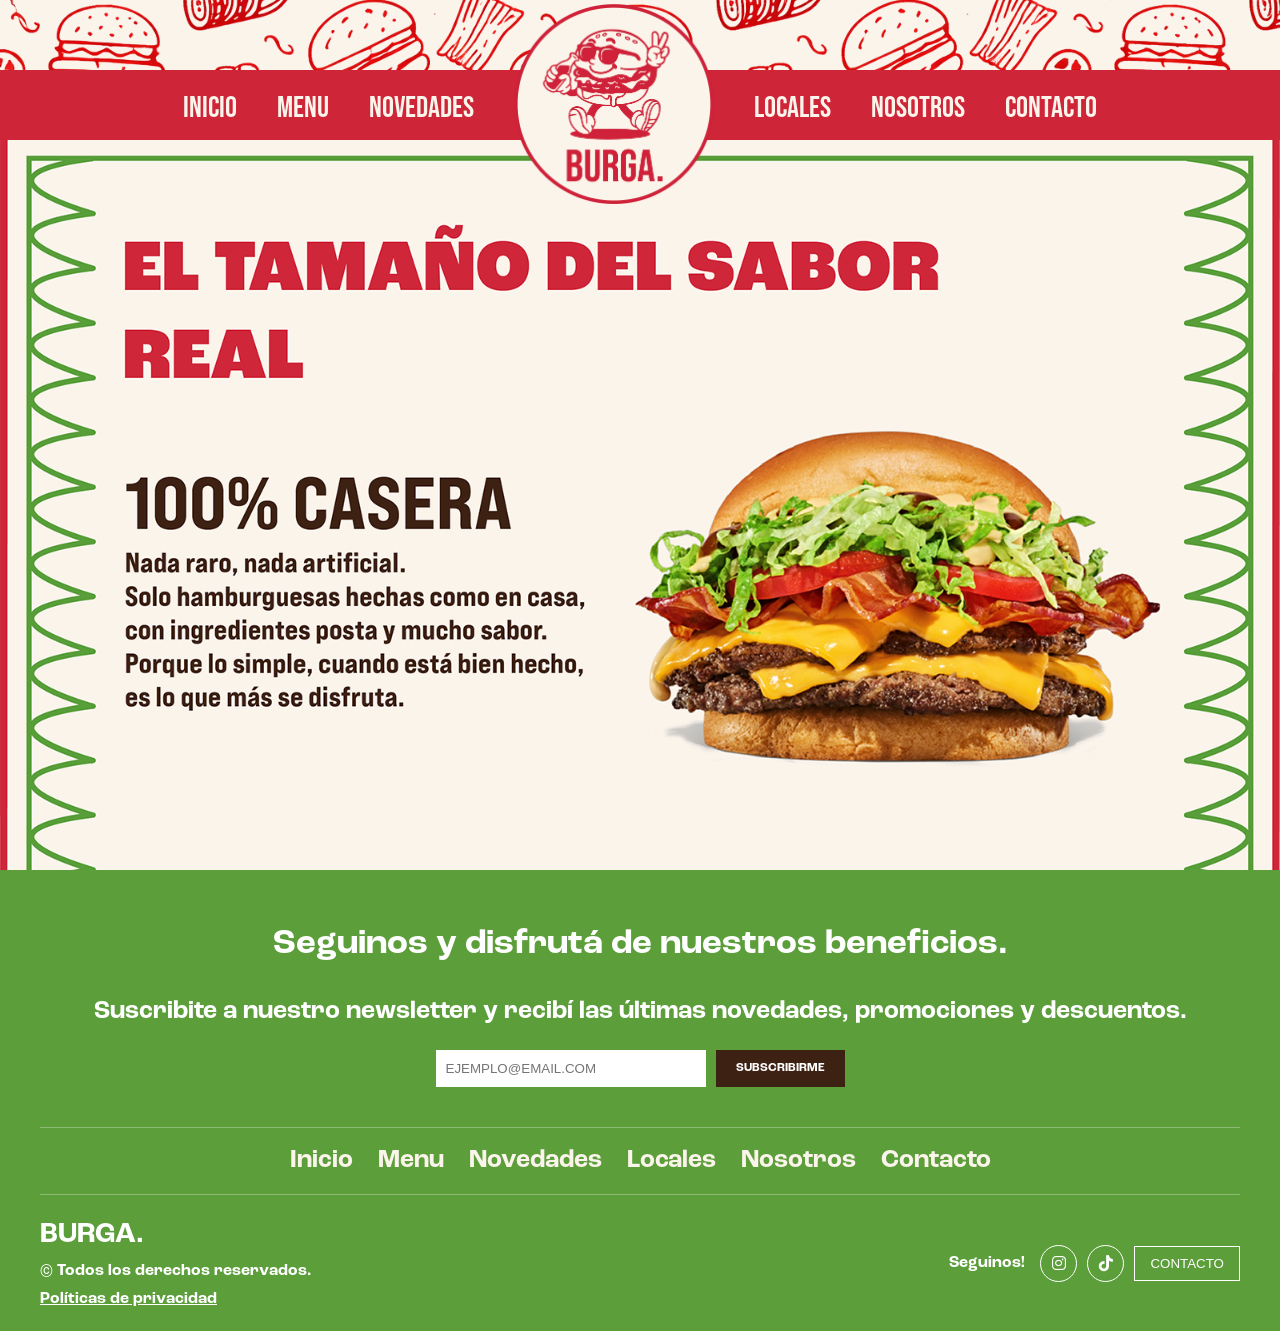
==== index.html @ 53b1a8ca "feat: pagina nosotros añadida" ====
<!DOCTYPE html>
<html lang="es">
<head>
  <link rel="stylesheet" href="styles.css">
  <meta charset="UTF-8">
  <meta name="viewport" content="width=device-width, initial-scale=1.0">
  <link rel="icon" type="image/png" sizes="32x32" href="img/logo.png">
  <link rel="stylesheet" href="https://cdnjs.cloudflare.com/ajax/libs/font-awesome/6.5.0/css/all.min.css">
  <title>BURGA.</title>
</head>
<body>
  <header>
    <div class="backgroundback"></div>
    <div class="navhead">
      <nav class="nav1">
        <a href="index.html" class="home">INICIO</a> 
        <a href=#menu class="home">MENU</a>
        <a href="novedades.html" class="home">NOVEDADES</a>
        <a href="index.html" class="logoarriba">
          <img src="img/logo.png" alt="Logo Burga">
        </a>
        <a href="locales.html" class="home">LOCALES</a>
        <a href="nosotros.html" class="home">NOSOTROS</a>
        <a href="contacto.html" class="home">CONTACTO</a>
      </nav>
    </div>
  </header>

  <div class="medio">
    <a href="menu.html">
      <img src="img/promo.png" alt="promocion">
    </a>
  </div>

  <div>

  </div>

  <footer class="footer">

  <div class="footer-newsletter">
    <h2>Seguinos y disfrutá de nuestros beneficios.</h2>
    <p>Suscribite a nuestro newsletter y recibí las últimas novedades, promociones y descuentos.</p>

    <div class="newsletter-form">
      <input type="email" placeholder="EJEMPLO@EMAIL.COM">
      <button>SUBSCRIBIRME</button>
    </div>
  </div>

  
  <div class="footer-nav">
<ul>
  <li><a href="index.html" class="botnav">Inicio</a></li>
  <li><a href="#menu" class="botnav">Menu</a></li>
  <li><a href="novedades.html" class="botnav">Novedades</a></li>
  <li><a href="locales.html" class="botnav">Locales</a></li>
  <li><a href="nosotros.html" class="botnav">Nosotros</a></li>
  <li><a href="contacto.html" class="botnav">Contacto</a></li>
</ul>
  </div>


  <div class="footer-bottom">
    <div class="footer-left">
      <h3>BURGA.</h3>
      <p>© Todos los derechos reservados.</p>
      <a href="#">Políticas de privacidad</a>
    </div>

  <div class="footer-right">

  <span class="seguinos">Seguinos!</span>

  <div class="socials">
    <a href="https://www.instagram.com/burgaa.oficial" target="_blank">
  <i class="fab fa-instagram"></i>
    </a>
    <a href="#Tik Tok"><i class="fab fa-tiktok"></i></a>
    <button class="btn-outline">CONTACTO</button>
  </div>
  </div>

</footer>

</body>
</html>
---- styles.css ----
@font-face
{
    font-family: 'burga';
    src: url('fonts/font burga.otf') format('truetype')
}

@font-face {
    font-family: 'logotipo';
    src: url('fonts/font logotipo.otf') format('opentype') 
}

html, body {
    margin: 0;
    padding: 0;
    width: 100%;
    overflow-x: hidden;
}
body{
    background: #FAF4EB;
    margin: 0;
}

.backgroundback{
    background: url("img/placeholder\ burga.png");
    background-position: top;
    background-size: cover;
    background-repeat: no-repeat;
    position: sticky;
    top: 0;
    left: 0;
    width: 100%;
    height: 70px;
}
.navhead{
    display: flex;
    position: absolute;
    background-color: #cf2539;
    height: 70px;
    width: 100%;
    align-items: center;           
    justify-content: center;  
}

.nav1{
    display: flex;
    align-items: center; 
    justify-content: center;
    gap: 40px;
    font-family: 'burga';
}

.logoarriba img{
    width: 200px;
    height: auto;

}

.home{

    font-size: 30px;
    color: #FAF4EB;
    text-decoration: none;
}

.medio img{
    margin: 0;
    width: 100%;
    height: fit-content;
    margin-top: 40px;
    display: block;
}
h1{
    text-align: center;
    font-family: 'burga';
    font-size: 90px;
    margin-top: 0%;
}

p{
    color: white;
}

.nav1 a {
    transition: transform 0.3s ease;
    display: inline-block;
}

.nav1 a:hover {
    transform: scale(1.2);
}

.footer {
  background-color: #5b9e3a;
  color: white;
  font-family: 'logotipo';
  padding: 20px 40px;
}

.localizq{
  flex: 1;
  margin-top: 20px;
}

.localder{
  flex: 1;
}

.localder img{
  border-radius: 50px;
}

.local img{
    margin: 0;
    width: 100%;
    height: fit-content;
    display: block;
    margin-top: 20px;
}

.local2{
  font-family: 'logotipo';
  font-size: 60px;
  line-height: 44px;
  align-items: center;
  position: relative;
  margin-bottom: 5px;
  margin-top: 20px;
}

.subtextolocal {
  text-align: center;
  color: #3D2113;
  font-family: 'burga';
  font-size: 30px;
}

.localprimero{
  padding-top: 48px;
  padding-left: 108px;
  padding-right: 68px;
  display: flex;
  gap: 40px;
}
.localprimero:hover {
  transform: translateY(-8px);
  box-shadow: 0 10px 40px rgba(0,0,0,0.1);
}

.ubicacionlocal a {
  transition: all 0.3s ease;
}

.localprimero {
  display: flex;
  gap: 40px;
  padding: 30px 40px;
  margin: 40px 80px;

  border-radius: 30px;

  background: rgba(255, 255, 255, 0.6);
  backdrop-filter: blur(10px);

  border: 1px solid rgba(0,0,0,0.05);
  transition: all 0.3s ease;
}

.localprimero:hover {
  transform: translateY(-6px);
  box-shadow: 0 15px 50px #CF2539;
}

.localtexto{
  font-family: 'burga';
  font-size: 30px;
  margin-bottom: 0px;
  padding: 0;
}

.ubicacionlocal a{
  color: #3D2113;
  opacity: 50%;
  text-decoration: none;
  font-family: 'burga';
  font-size: 20px;
  padding: 0;
}

.localtexto h2 {
    margin: 0;
    padding: 0;
}

.ubicacionlocal h3 {
    margin: 0;
    padding: 0;
}

.itemslocal{
  display: flex;
  gap: 20px;
  
}

.itemslocal img{
  margin-top: 2px;
  width: 30px;
  height: 30px;
}

.itemslocal p{
  color: #3D2113;
  font-family: 'burga';
  font-size: 20px;
  padding: 0;
  margin-top: 2px;
  margin-bottom: 10px;
}

.ubicacionlocal{
  margin-top: 0px;
}

.ubicacionlocal a:hover {
  opacity: 1;
  text-decoration: underline;
}

.bodylocal{
  background-color: #FAF4EB;
  padding: 40px 20px ;
}
.botonpedirlocal{
  width: 150px;
  height: 40px;
  border-radius: 50px;
  background-color: #F0D9B5;
  border: none;
  text-decoration: none;
  color: #3D2113;
  font-family: 'burga';
  font-size: 20px;
  display: inline-block;
  text-align: center;
  line-height: 40px;
}

  .bodynovedades {
      max-width: 1200px;
      margin: 0 auto;
      padding: 60px 40px;
    }

    .nota-destacada {
      display: flex;
      gap: 40px;
      background: #fff;
      border-radius: 16px;
      overflow: hidden;
      margin-bottom: 60px;
      transition: transform 0.25s ease, box-shadow 0.25s ease;
    }

      .nota-destacada:hover {
      transform: translateY(-6px);
      box-shadow: 0 8px 32px rgba(61,33,19,0.13);
    }

    .notaimgizq {
      flex: 1.2;
      margin: 0;
      padding: 0;
    }

    .imagennota {
      width: 100%;
      display: block;
    }
    .destacada-texto {
      flex: 1;
      padding: 48px 40px;
      display: flex;
      flex-direction: column;
      justify-content: center;
    }
        .destacada-texto h2 {
      font-family: 'burga';
      font-size: 42px;
      color: #1a0a00;
      margin: 0 0 16px;
      line-height: 1.1;
    }
    .destacada-texto p {
      font-family: 'logotipo';
      font-size: 17px;
      color: #3D2113;
      margin: 0 0 28px;
    }
    .titulonovedad {
      display: inline-block;
      background: #cf2539;
      color: #FAF4EB;
      font-family: 'burga';
      font-size: 14px;
      padding: 4px 14px;
      border-radius: 50px;
      margin-bottom: 16px;
    }
    
    .fecha {
      font-family: 'burga';
      font-size: 13px;
      color: #999;
      letter-spacing: 1px;
    }

    .grilla-titulo {
      font-family: 'burga';
      font-size: 32px;
      color: #1a0a00;
      margin: 0 0 28px;
      padding-bottom: 12px;
      border-bottom: 3px solid #cf2539;
      display: inline-block;
    }

    .cards-grilla {
      display: grid;
      grid-template-columns: repeat(3, 1fr);
      gap: 28px;
    }

    .card-novedad {
      background: #fff;
      border-radius: 14px;
      overflow: hidden;
      box-shadow: 0 2px 16px rgba(61,33,19,0.07);
      display: flex;
      flex-direction: column;
      transition: transform 0.25s ease, box-shadow 0.25s ease;
    }
    .card-novedad:hover {
      transform: translateY(-6px);
      box-shadow: 0 8px 32px rgba(61,33,19,0.13);
    }
    .card-img {
      width: 100%;
      height: 180px;
      object-fit: cover;
      background: #e8d9c4;
      display: block;
    }
    .imagenbloque {
      width: 100%;
      height: 180px;
      background: #e8d9c4;
      display: flex;
      align-items: center;
      justify-content: center;
    }
    .card-contenido {
      padding: 24px 22px 28px;
      flex: 1;
      display: flex;
      flex-direction: column;
    }
    .card-contenido h3 {
      font-family: 'burga';
      font-size: 22px;
      color: #1a0a00;
      margin: 0 0 10px;
      line-height: 1.2;
    }
    .card-contenido p {
      font-family: 'logotipo';
      font-size: 15px;
      color: #3D2113;
      margin: 0 0 18px;
      line-height: 1.6;
      flex: 1;
    }
    .card-footer {
      display: flex;
      justify-content: space-between;
      align-items: center;
      margin-top: auto;
    }

.footer-newsletter {
  text-align: center;
  margin-bottom: 40px;
}

.footer-newsletter h2 {
  font-size: 35px;
  margin-bottom: 10px;
}

.footer-newsletter p {
  font-size: 25px;
  margin-bottom: 20px;
}

.newsletter-form {
  display: flex;
  justify-content: center;
  gap: 10px;
}

.newsletter-form input {
  padding: 10px;
  width: 250px;
  border: none;
  outline: none;
}

.newsletter-form button {
  color: white;
  border: none;
  padding: 10px 20px;
  cursor: pointer;
  background-color: #3D2113;
  font-family: 'logotipo';
  font-size: 12px;
}


.footer-nav {
  border-top: 1px solid rgba(255,255,255,0.3);
  border-bottom: 1px solid rgba(255,255,255,0.3);
  padding: 15px 0;
  margin-bottom: 20px;
}

.footer-nav ul {
  display: flex;
  justify-content: center;
  flex-wrap: wrap;
  gap: 25px;
  list-style: none;
  padding: 0;
  margin: 0;
  font-size: 20px;
}


.footer-bottom {
  display: flex;
  justify-content: space-between;
  flex-wrap: wrap;
  align-items: center;
}

.footer-left h3 {
 font-size: 28px;
  margin: 0;
}

.footer-left p {
  font-size: 16px;
  margin: 5px 0;
}

.footer-left a {
  font-size: 16px;
  color: white;
  text-decoration: underline;
}

.footer-right {
  display: flex;
  align-items: center;
  gap: 15px;
  
}

.socials {
    display: flex;
    align-items: center;
    gap: 10px;
}

.socials a {
  border: 1px solid white;
  border-radius: 50%;
  width: 35px;
  height: 35px;
  display: flex;
  gap: 8px;
  align-items: center;
  justify-content: center;
  text-decoration: none;
  color: white;
  font-size: 16px;
  transition: all 0.3s ease;
}


.botnav{

    font-size: 25px;
    color: #FAF4EB;
    text-decoration: none;
}

.socials a:hover {
  background: white;
  color: #CF2539;
  transform: scale(1.1);
}


.btn-outline {
  background: transparent;
  border: 1px solid white;
  color: white;
  padding: 8px 15px;
  cursor: pointer;

  display: flex;
  align-items: center;
  height: 35px;

  transition: transform 0.3s ease; 
}

.btn-outline:hover {
  transform: scale(1.08);
}

body {
  position: relative;
}


.form1 form{
  width: 100%;              
  max-width: 400px;        
  margin-top: 20px;
}

.form1 input {
  display: block;
  width: 100%;              
  height: 40px;
  border: 2px solid #CF2539;
}

.form2 form{
  width: 100%;              
  max-width: 400px; 

}

.form2 input {
  display: block;
  width: 100%;              
  height: 80px;
  margin: 40px 0; 
  border: 2px solid #CF2539;

}

.papitas img {
  width: 350px;
  margin-top: 50px;
 }

.form1 select {
  display: block;
  width: 100%;
  height: 40px;
  padding: 10px;
  max-width: 400px;
  border: 2px solid #CF2539;
  font-size: 15px;
  background: #fff;
  cursor: pointer;

  color: #8a8a8a
}

.bodycontacto{
  display: flex;
  justify-content: center;
  align-items: center;
}

.izq{
  flex: 1; 
  display: flex;
  flex-direction: column;
  align-items: flex-end; 
  margin: 0;
  padding-right: 20px;
  margin-bottom: 80px;
}

.der{
  flex: 1;
  margin-top: 40px;
  margin-left: 50px;
}


.enviarinfo{
  margin-bottom: 50px;
  display: flex;      
  justify-content: center; 
  align-items: center;    
  width: 100%;            
}

.enviarinfo button{
  color: white;
  border: none;
  padding: 15px 30px;
  cursor: pointer;
  background-color: #3D2113;
  font-family: 'logotipo';
  font-size: 16px;
  border-radius: 50px;
}

.cajoncontacto{
  padding: 20px 0px;
  margin: 40px 80px;
  border-radius: 30px;
  background: rgba(255, 255, 255, 0.6);
  backdrop-filter: blur(10px);
  box-shadow: 0 10px 50px #3D2113;
}

    .nosotros-historia {
      background-color: #FAF4EB;
      padding: 100px 80px;
      display: flex;
      gap: 80px;
      align-items: center;
    }

    .historia-texto {
      flex: 1.1;
    }

    .historia-texto .seccion-tag {
      display: inline-block;
      background: transparent;
      border: 2px solid #CF2539;
      color: #CF2539;
      font-family: 'burga';
      font-size: 13px;
      padding: 4px 16px;
      border-radius: 50px;
      letter-spacing: 2px;
      margin-bottom: 20px;
    }

    .historia-texto h2 {
      font-family: 'burga';
      font-size: 52px;
      color: #3D2113;
      margin: 0 0 24px;
      line-height: 1.05;
      text-align: left;
    }

    .historia-texto h2 span {
      color: #CF2539;
    }

    .historia-texto p {
      font-family: 'logotipo';
      font-size: 17px;
      color: #5a3a28;
      line-height: 1.85;
      margin: 0 0 18px;
    }

    .historia-imagen {
      flex: 0.9;
      position: relative;
    }

    .historia-imagen-frame {
      background: #3D2113;
      border-radius: 30px;
      overflow: hidden;
      height: 460px;
      display: flex;
      align-items: center;
      justify-content: center;
      position: relative;
    }

    .historia-imagen-frame img {
      width: 100%;
      height: 100%;
      object-fit: cover;
      border-radius: 30px;
      display: block;
    }

    .historia-imagen-frame .img-placeholder {
      font-family: 'burga';
      font-size: 90px;
      color: rgba(250,244,235,0.1);
      letter-spacing: 4px;
    }

    .nosotros-valores {
      background: #3D2113;
      padding: 100px 80px;
    }

    .valores-header {
      text-align: center;
      margin-bottom: 60px;
    }

    .valores-header h2 {
      font-family: 'burga';
      font-size: 50px;
      color: #FAF4EB;
      margin: 0 0 12px;
      text-align: center;
    }

    .valores-header p {
      font-family: 'logotipo';
      font-size: 18px;
      color: rgba(250,244,235,0.5);
      margin: 0;
    }

    .valores-grid {
      display: grid;
      grid-template-columns: repeat(3, 1fr);
      gap: 24px;
      max-width: 1100px;
      margin: 0 auto;
    }

    .valor-item {
      background: rgba(255,255,255,0.05);
      border: 1px solid rgba(255,255,255,0.08);
      border-radius: 20px;
      padding: 40px 32px;
      transition: transform 0.3s ease, background 0.3s ease;
    }

    .valor-item:hover {
      transform: translateY(-6px);
      background: rgba(255,255,255,0.09);
    }

    .valor-numero {
      font-family: 'burga';
      font-size: 48px;
      color: #CF2539;
      line-height: 1;
      margin-bottom: 16px;
      opacity: 0.8;
    }

    .valor-item h3 {
      font-family: 'burga';
      font-size: 24px;
      color: #FAF4EB;
      margin: 0 0 12px;
      text-align: left;
    }

    .valor-item p {
      font-family: 'logotipo';
      font-size: 15px;
      color: rgba(250,244,235,0.55);
      line-height: 1.75;
      margin: 0;
    }

    /* ── EQUIPO ── */

    .nosotros-equipo {
      background: #FAF4EB;
      padding: 100px 80px;
    }

    .equipo-header {
      margin-bottom: 56px;
    }

    .equipo-header h2 {
      font-family: 'burga';
      font-size: 50px;
      color: #CF2539;
      margin: 0 0 10px;
      text-align: left;
      text-decoration: underline;
    }

    .equipo-header p {
      font-family: 'logotipo';
      font-size: 17px;
      color: #7a5a48;
      margin: 0;
    }

    .equipo-grid {
      display: grid;
      grid-template-columns: repeat(3, 1fr);
      gap: 28px;
    }

    .miembro-card {
      background: #fff;
      border-radius: 20px;
      overflow: hidden;
      transition: transform 0.3s ease, box-shadow 0.3s ease;
    }

    .miembro-card:hover {
      transform: translateY(-6px);
      box-shadow: 0 12px 40px rgba(207,37,57,0.15);
    }


    .miembro-info {
      padding: 24px 24px 15px;
    }

    .miembro-info h3 {
      font-family: 'burga';
      font-size: 25px;
      color: #3D2113;
      margin: 0 0 4px;
      text-align: center;
    }
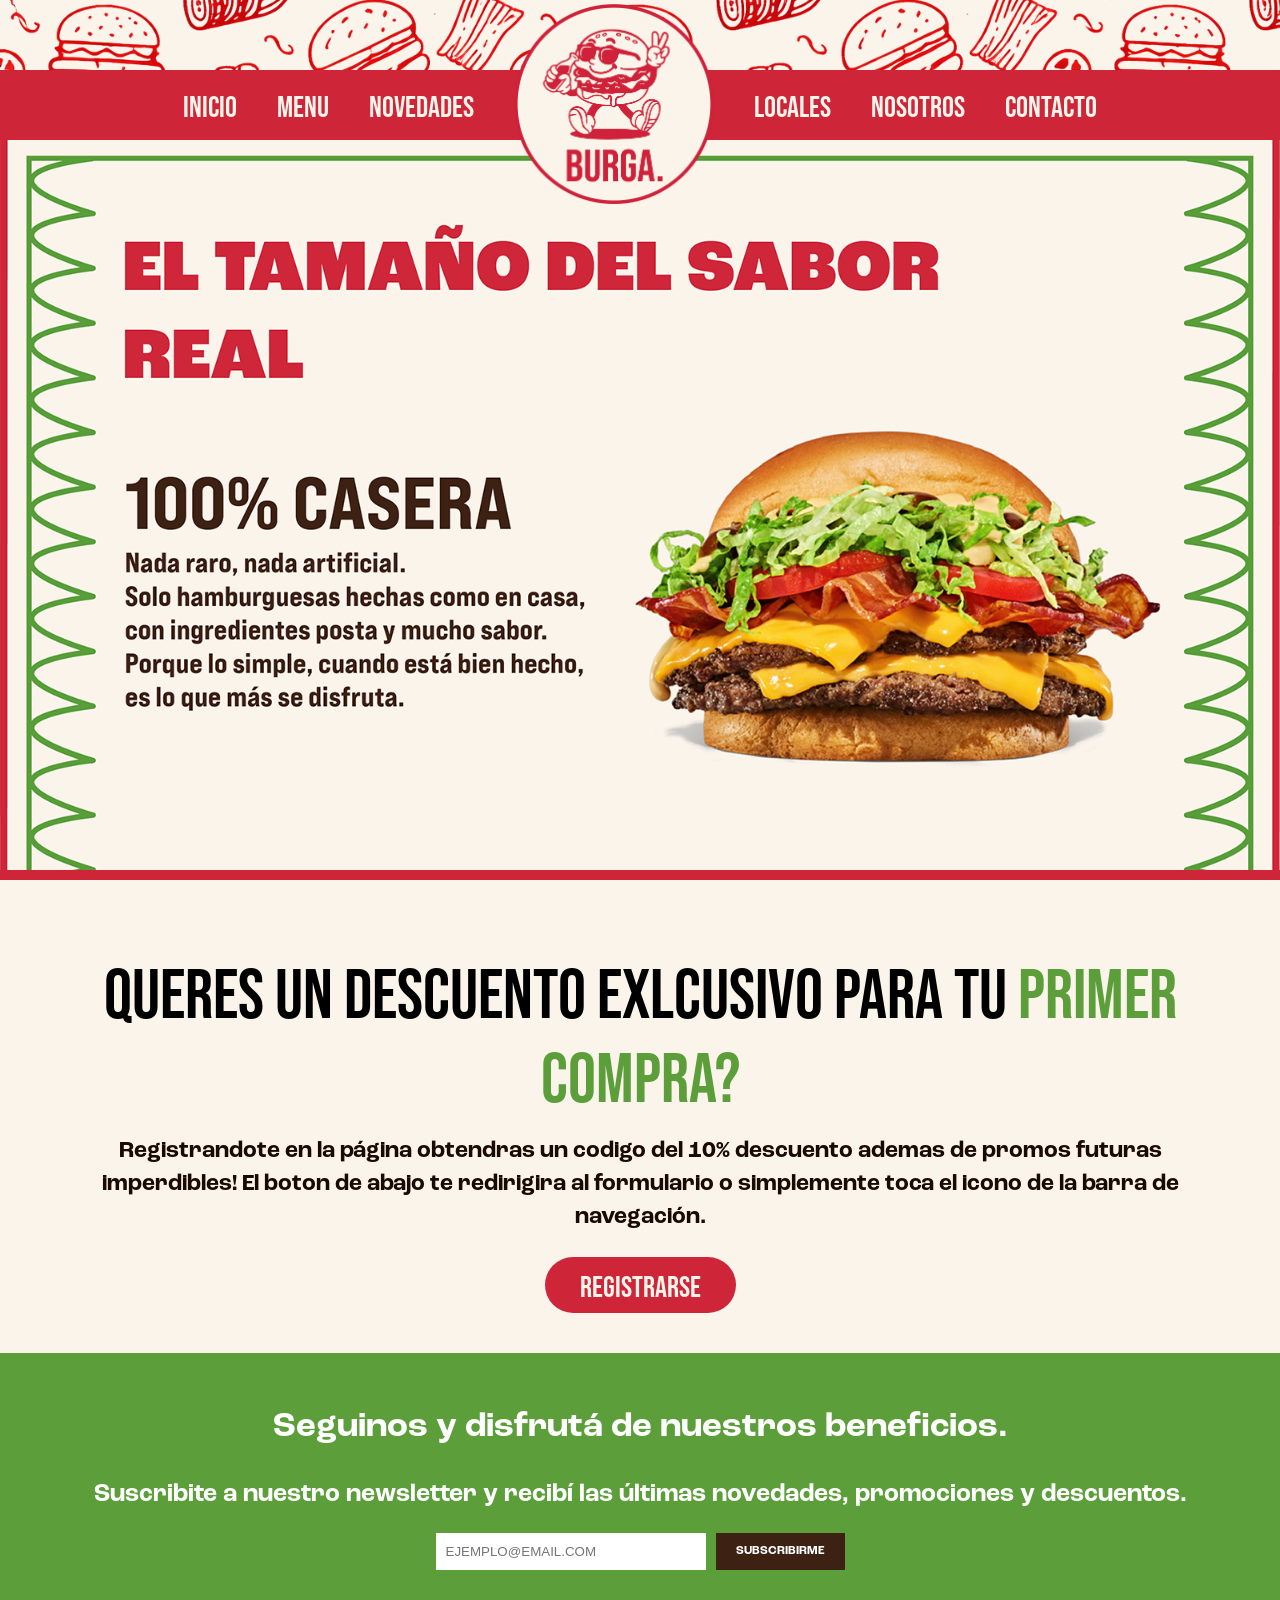
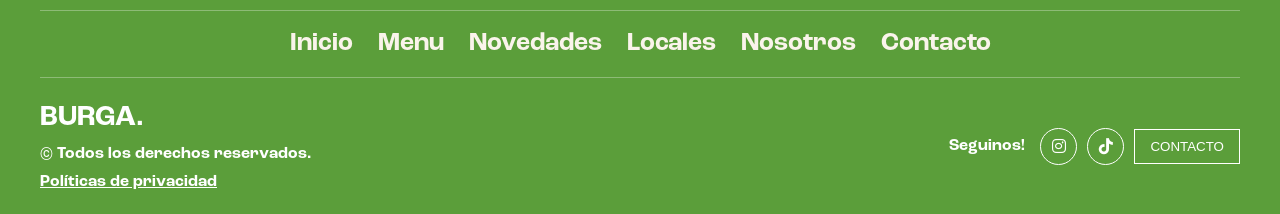
==== commit 62d18857: "feat: Seccion nueva en index" ====
--- a/index.html
+++ b/index.html
@@ -14,7 +14,7 @@
     <div class="navhead">
       <nav class="nav1">
         <a href="index.html" class="home">INICIO</a> 
-        <a href=#menu class="home">MENU</a>
+        <a href="menu.html" class="home">MENU</a>
         <a href="novedades.html" class="home">NOVEDADES</a>
         <a href="index.html" class="logoarriba">
           <img src="img/logo.png" alt="Logo Burga">
@@ -31,9 +31,20 @@
       <img src="img/promo.png" alt="promocion">
     </a>
   </div>
-
-  <div>
-
+  <hr class="linearoja">
+  <div class="promocion">
+    <h1 class="titular">
+      QUERES UN DESCUENTO EXLCUSIVO PARA TU <span style="color: #5b9e3a;">PRIMER COMPRA?</span> 
+    </h1>
+    <p class="mensajepromocion">
+      Registrandote en la página obtendras un codigo del <span>10% descuento</span> ademas de promos futuras imperdibles!
+      El boton de abajo te redirigira al formulario o simplemente toca el icono de la barra de navegación.
+    </p>
+    <a href="formulario.html">
+      <button class="btn-registrar">
+        REGISTRARSE
+      </button>
+    </a>
   </div>
 
   <footer class="footer">
@@ -43,8 +54,9 @@
     <p>Suscribite a nuestro newsletter y recibí las últimas novedades, promociones y descuentos.</p>
 
     <div class="newsletter-form">
-      <input type="email" placeholder="EJEMPLO@EMAIL.COM">
-      <button>SUBSCRIBIRME</button>
+      <input type="email" id="contacto" placeholder="EJEMPLO@EMAIL.COM">
+      <button onclick="suscribirse()">SUBSCRIBIRME</button>
+    <script src="script.js"></script>
     </div>
   </div>
 
@@ -52,7 +64,7 @@
   <div class="footer-nav">
 <ul>
   <li><a href="index.html" class="botnav">Inicio</a></li>
-  <li><a href="#menu" class="botnav">Menu</a></li>
+  <li><a href="menu.html" class="botnav">Menu</a></li>
   <li><a href="novedades.html" class="botnav">Novedades</a></li>
   <li><a href="locales.html" class="botnav">Locales</a></li>
   <li><a href="nosotros.html" class="botnav">Nosotros</a></li>
--- a/styles.css
+++ b/styles.css
@@ -1,838 +1,1252 @@
-@font-face
-{
-    font-family: 'burga';
-    src: url('fonts/font burga.otf') format('truetype')
-}
-
-@font-face {
-    font-family: 'logotipo';
-    src: url('fonts/font logotipo.otf') format('opentype') 
-}
-
-html, body {
-    margin: 0;
-    padding: 0;
-    width: 100%;
-    overflow-x: hidden;
-}
-body{
-    background: #FAF4EB;
-    margin: 0;
-}
-
-.backgroundback{
-    background: url("img/placeholder\ burga.png");
-    background-position: top;
-    background-size: cover;
-    background-repeat: no-repeat;
-    position: sticky;
-    top: 0;
-    left: 0;
-    width: 100%;
-    height: 70px;
-}
-.navhead{
-    display: flex;
-    position: absolute;
-    background-color: #cf2539;
-    height: 70px;
-    width: 100%;
-    align-items: center;           
-    justify-content: center;  
-}
-
-.nav1{
-    display: flex;
-    align-items: center; 
-    justify-content: center;
-    gap: 40px;
-    font-family: 'burga';
-}
-
-.logoarriba img{
-    width: 200px;
-    height: auto;
-
-}
-
-.home{
-
-    font-size: 30px;
-    color: #FAF4EB;
-    text-decoration: none;
-}
-
-.medio img{
-    margin: 0;
-    width: 100%;
-    height: fit-content;
-    margin-top: 40px;
-    display: block;
-}
-h1{
-    text-align: center;
-    font-family: 'burga';
-    font-size: 90px;
-    margin-top: 0%;
-}
-
-p{
-    color: white;
-}
-
-.nav1 a {
-    transition: transform 0.3s ease;
-    display: inline-block;
-}
-
-.nav1 a:hover {
-    transform: scale(1.2);
-}
-
-.footer {
-  background-color: #5b9e3a;
-  color: white;
-  font-family: 'logotipo';
-  padding: 20px 40px;
-}
-
-.localizq{
-  flex: 1;
-  margin-top: 20px;
-}
-
-.localder{
-  flex: 1;
-}
-
-.localder img{
-  border-radius: 50px;
-}
-
-.local img{
-    margin: 0;
-    width: 100%;
-    height: fit-content;
-    display: block;
-    margin-top: 20px;
-}
-
-.local2{
-  font-family: 'logotipo';
-  font-size: 60px;
-  line-height: 44px;
-  align-items: center;
-  position: relative;
-  margin-bottom: 5px;
-  margin-top: 20px;
-}
-
-.subtextolocal {
-  text-align: center;
-  color: #3D2113;
-  font-family: 'burga';
-  font-size: 30px;
-}
-
-.localprimero{
-  padding-top: 48px;
-  padding-left: 108px;
-  padding-right: 68px;
-  display: flex;
-  gap: 40px;
-}
-.localprimero:hover {
-  transform: translateY(-8px);
-  box-shadow: 0 10px 40px rgba(0,0,0,0.1);
-}
-
-.ubicacionlocal a {
-  transition: all 0.3s ease;
-}
-
-.localprimero {
-  display: flex;
-  gap: 40px;
-  padding: 30px 40px;
-  margin: 40px 80px;
-
-  border-radius: 30px;
-
-  background: rgba(255, 255, 255, 0.6);
-  backdrop-filter: blur(10px);
-
-  border: 1px solid rgba(0,0,0,0.05);
-  transition: all 0.3s ease;
-}
-
-.localprimero:hover {
-  transform: translateY(-6px);
-  box-shadow: 0 15px 50px #CF2539;
-}
-
-.localtexto{
-  font-family: 'burga';
-  font-size: 30px;
-  margin-bottom: 0px;
-  padding: 0;
-}
-
-.ubicacionlocal a{
-  color: #3D2113;
-  opacity: 50%;
-  text-decoration: none;
-  font-family: 'burga';
-  font-size: 20px;
-  padding: 0;
-}
-
-.localtexto h2 {
-    margin: 0;
-    padding: 0;
-}
-
-.ubicacionlocal h3 {
-    margin: 0;
-    padding: 0;
-}
-
-.itemslocal{
-  display: flex;
-  gap: 20px;
-  
-}
-
-.itemslocal img{
-  margin-top: 2px;
-  width: 30px;
-  height: 30px;
-}
-
-.itemslocal p{
-  color: #3D2113;
-  font-family: 'burga';
-  font-size: 20px;
-  padding: 0;
-  margin-top: 2px;
-  margin-bottom: 10px;
-}
-
-.ubicacionlocal{
-  margin-top: 0px;
-}
-
-.ubicacionlocal a:hover {
-  opacity: 1;
-  text-decoration: underline;
-}
-
-.bodylocal{
-  background-color: #FAF4EB;
-  padding: 40px 20px ;
-}
-.botonpedirlocal{
-  width: 150px;
-  height: 40px;
-  border-radius: 50px;
-  background-color: #F0D9B5;
-  border: none;
-  text-decoration: none;
-  color: #3D2113;
-  font-family: 'burga';
-  font-size: 20px;
-  display: inline-block;
-  text-align: center;
-  line-height: 40px;
-}
-
-  .bodynovedades {
-      max-width: 1200px;
-      margin: 0 auto;
-      padding: 60px 40px;
-    }
-
-    .nota-destacada {
-      display: flex;
-      gap: 40px;
-      background: #fff;
-      border-radius: 16px;
-      overflow: hidden;
-      margin-bottom: 60px;
-      transition: transform 0.25s ease, box-shadow 0.25s ease;
-    }
-
-      .nota-destacada:hover {
-      transform: translateY(-6px);
-      box-shadow: 0 8px 32px rgba(61,33,19,0.13);
-    }
-
-    .notaimgizq {
-      flex: 1.2;
-      margin: 0;
-      padding: 0;
-    }
-
-    .imagennota {
-      width: 100%;
-      display: block;
-    }
-    .destacada-texto {
-      flex: 1;
-      padding: 48px 40px;
-      display: flex;
-      flex-direction: column;
-      justify-content: center;
-    }
-        .destacada-texto h2 {
-      font-family: 'burga';
-      font-size: 42px;
-      color: #1a0a00;
-      margin: 0 0 16px;
-      line-height: 1.1;
-    }
-    .destacada-texto p {
-      font-family: 'logotipo';
-      font-size: 17px;
-      color: #3D2113;
-      margin: 0 0 28px;
-    }
-    .titulonovedad {
-      display: inline-block;
-      background: #cf2539;
-      color: #FAF4EB;
-      font-family: 'burga';
-      font-size: 14px;
-      padding: 4px 14px;
-      border-radius: 50px;
-      margin-bottom: 16px;
-    }
-    
-    .fecha {
-      font-family: 'burga';
-      font-size: 13px;
-      color: #999;
-      letter-spacing: 1px;
-    }
-
-    .grilla-titulo {
-      font-family: 'burga';
-      font-size: 32px;
-      color: #1a0a00;
-      margin: 0 0 28px;
-      padding-bottom: 12px;
-      border-bottom: 3px solid #cf2539;
-      display: inline-block;
-    }
-
-    .cards-grilla {
-      display: grid;
-      grid-template-columns: repeat(3, 1fr);
-      gap: 28px;
-    }
-
-    .card-novedad {
-      background: #fff;
-      border-radius: 14px;
-      overflow: hidden;
-      box-shadow: 0 2px 16px rgba(61,33,19,0.07);
-      display: flex;
-      flex-direction: column;
-      transition: transform 0.25s ease, box-shadow 0.25s ease;
-    }
-    .card-novedad:hover {
-      transform: translateY(-6px);
-      box-shadow: 0 8px 32px rgba(61,33,19,0.13);
-    }
-    .card-img {
-      width: 100%;
-      height: 180px;
-      object-fit: cover;
-      background: #e8d9c4;
-      display: block;
-    }
-    .imagenbloque {
-      width: 100%;
-      height: 180px;
-      background: #e8d9c4;
-      display: flex;
-      align-items: center;
-      justify-content: center;
-    }
-    .card-contenido {
-      padding: 24px 22px 28px;
-      flex: 1;
-      display: flex;
-      flex-direction: column;
-    }
-    .card-contenido h3 {
-      font-family: 'burga';
-      font-size: 22px;
-      color: #1a0a00;
-      margin: 0 0 10px;
-      line-height: 1.2;
-    }
-    .card-contenido p {
-      font-family: 'logotipo';
-      font-size: 15px;
-      color: #3D2113;
-      margin: 0 0 18px;
-      line-height: 1.6;
-      flex: 1;
-    }
-    .card-footer {
-      display: flex;
-      justify-content: space-between;
-      align-items: center;
-      margin-top: auto;
-    }
-
-.footer-newsletter {
-  text-align: center;
-  margin-bottom: 40px;
-}
-
-.footer-newsletter h2 {
-  font-size: 35px;
-  margin-bottom: 10px;
-}
-
-.footer-newsletter p {
-  font-size: 25px;
-  margin-bottom: 20px;
-}
-
-.newsletter-form {
-  display: flex;
-  justify-content: center;
-  gap: 10px;
-}
-
-.newsletter-form input {
-  padding: 10px;
-  width: 250px;
-  border: none;
-  outline: none;
-}
-
-.newsletter-form button {
-  color: white;
-  border: none;
-  padding: 10px 20px;
-  cursor: pointer;
-  background-color: #3D2113;
-  font-family: 'logotipo';
-  font-size: 12px;
-}
-
-
-.footer-nav {
-  border-top: 1px solid rgba(255,255,255,0.3);
-  border-bottom: 1px solid rgba(255,255,255,0.3);
-  padding: 15px 0;
-  margin-bottom: 20px;
-}
-
-.footer-nav ul {
-  display: flex;
-  justify-content: center;
-  flex-wrap: wrap;
-  gap: 25px;
-  list-style: none;
-  padding: 0;
-  margin: 0;
-  font-size: 20px;
-}
-
-
-.footer-bottom {
-  display: flex;
-  justify-content: space-between;
-  flex-wrap: wrap;
-  align-items: center;
-}
-
-.footer-left h3 {
- font-size: 28px;
-  margin: 0;
-}
-
-.footer-left p {
-  font-size: 16px;
-  margin: 5px 0;
-}
-
-.footer-left a {
-  font-size: 16px;
-  color: white;
-  text-decoration: underline;
-}
-
-.footer-right {
-  display: flex;
-  align-items: center;
-  gap: 15px;
-  
-}
-
-.socials {
-    display: flex;
-    align-items: center;
-    gap: 10px;
-}
-
-.socials a {
-  border: 1px solid white;
-  border-radius: 50%;
-  width: 35px;
-  height: 35px;
-  display: flex;
-  gap: 8px;
-  align-items: center;
-  justify-content: center;
-  text-decoration: none;
-  color: white;
-  font-size: 16px;
-  transition: all 0.3s ease;
-}
-
-
-.botnav{
-
-    font-size: 25px;
-    color: #FAF4EB;
-    text-decoration: none;
-}
-
-.socials a:hover {
-  background: white;
-  color: #CF2539;
-  transform: scale(1.1);
-}
-
-
-.btn-outline {
-  background: transparent;
-  border: 1px solid white;
-  color: white;
-  padding: 8px 15px;
-  cursor: pointer;
-
-  display: flex;
-  align-items: center;
-  height: 35px;
-
-  transition: transform 0.3s ease; 
-}
-
-.btn-outline:hover {
-  transform: scale(1.08);
-}
-
-body {
-  position: relative;
-}
-
-
-.form1 form{
-  width: 100%;              
-  max-width: 400px;        
-  margin-top: 20px;
-}
-
-.form1 input {
-  display: block;
-  width: 100%;              
-  height: 40px;
-  border: 2px solid #CF2539;
-}
-
-.form2 form{
-  width: 100%;              
-  max-width: 400px; 
-
-}
-
-.form2 input {
-  display: block;
-  width: 100%;              
-  height: 80px;
-  margin: 40px 0; 
-  border: 2px solid #CF2539;
-
-}
-
-.papitas img {
-  width: 350px;
-  margin-top: 50px;
- }
-
-.form1 select {
-  display: block;
-  width: 100%;
-  height: 40px;
-  padding: 10px;
-  max-width: 400px;
-  border: 2px solid #CF2539;
-  font-size: 15px;
-  background: #fff;
-  cursor: pointer;
-
-  color: #8a8a8a
-}
-
-.bodycontacto{
-  display: flex;
-  justify-content: center;
-  align-items: center;
-}
-
-.izq{
-  flex: 1; 
-  display: flex;
-  flex-direction: column;
-  align-items: flex-end; 
-  margin: 0;
-  padding-right: 20px;
-  margin-bottom: 80px;
-}
-
-.der{
-  flex: 1;
-  margin-top: 40px;
-  margin-left: 50px;
-}
-
-
-.enviarinfo{
-  margin-bottom: 50px;
-  display: flex;      
-  justify-content: center; 
-  align-items: center;    
-  width: 100%;            
-}
-
-.enviarinfo button{
-  color: white;
-  border: none;
-  padding: 15px 30px;
-  cursor: pointer;
-  background-color: #3D2113;
-  font-family: 'logotipo';
-  font-size: 16px;
-  border-radius: 50px;
-}
-
-.cajoncontacto{
-  padding: 20px 0px;
-  margin: 40px 80px;
-  border-radius: 30px;
-  background: rgba(255, 255, 255, 0.6);
-  backdrop-filter: blur(10px);
-  box-shadow: 0 10px 50px #3D2113;
-}
-
-    .nosotros-historia {
-      background-color: #FAF4EB;
-      padding: 100px 80px;
-      display: flex;
-      gap: 80px;
-      align-items: center;
-    }
-
-    .historia-texto {
-      flex: 1.1;
-    }
-
-    .historia-texto .seccion-tag {
-      display: inline-block;
-      background: transparent;
-      border: 2px solid #CF2539;
-      color: #CF2539;
-      font-family: 'burga';
-      font-size: 13px;
-      padding: 4px 16px;
-      border-radius: 50px;
-      letter-spacing: 2px;
-      margin-bottom: 20px;
-    }
-
-    .historia-texto h2 {
-      font-family: 'burga';
-      font-size: 52px;
-      color: #3D2113;
-      margin: 0 0 24px;
-      line-height: 1.05;
-      text-align: left;
-    }
-
-    .historia-texto h2 span {
-      color: #CF2539;
-    }
-
-    .historia-texto p {
-      font-family: 'logotipo';
-      font-size: 17px;
-      color: #5a3a28;
-      line-height: 1.85;
-      margin: 0 0 18px;
-    }
-
-    .historia-imagen {
-      flex: 0.9;
-      position: relative;
-    }
-
-    .historia-imagen-frame {
-      background: #3D2113;
-      border-radius: 30px;
-      overflow: hidden;
-      height: 460px;
-      display: flex;
-      align-items: center;
-      justify-content: center;
-      position: relative;
-    }
-
-    .historia-imagen-frame img {
-      width: 100%;
-      height: 100%;
-      object-fit: cover;
-      border-radius: 30px;
-      display: block;
-    }
-
-    .historia-imagen-frame .img-placeholder {
-      font-family: 'burga';
-      font-size: 90px;
-      color: rgba(250,244,235,0.1);
-      letter-spacing: 4px;
-    }
-
-    .nosotros-valores {
-      background: #3D2113;
-      padding: 100px 80px;
-    }
-
-    .valores-header {
-      text-align: center;
-      margin-bottom: 60px;
-    }
-
-    .valores-header h2 {
-      font-family: 'burga';
-      font-size: 50px;
-      color: #FAF4EB;
-      margin: 0 0 12px;
-      text-align: center;
-    }
-
-    .valores-header p {
-      font-family: 'logotipo';
-      font-size: 18px;
-      color: rgba(250,244,235,0.5);
-      margin: 0;
-    }
-
-    .valores-grid {
-      display: grid;
-      grid-template-columns: repeat(3, 1fr);
-      gap: 24px;
-      max-width: 1100px;
-      margin: 0 auto;
-    }
-
-    .valor-item {
-      background: rgba(255,255,255,0.05);
-      border: 1px solid rgba(255,255,255,0.08);
-      border-radius: 20px;
-      padding: 40px 32px;
-      transition: transform 0.3s ease, background 0.3s ease;
-    }
-
-    .valor-item:hover {
-      transform: translateY(-6px);
-      background: rgba(255,255,255,0.09);
-    }
-
-    .valor-numero {
-      font-family: 'burga';
-      font-size: 48px;
-      color: #CF2539;
-      line-height: 1;
-      margin-bottom: 16px;
-      opacity: 0.8;
-    }
-
-    .valor-item h3 {
-      font-family: 'burga';
-      font-size: 24px;
-      color: #FAF4EB;
-      margin: 0 0 12px;
-      text-align: left;
-    }
-
-    .valor-item p {
-      font-family: 'logotipo';
-      font-size: 15px;
-      color: rgba(250,244,235,0.55);
-      line-height: 1.75;
-      margin: 0;
-    }
-
-    /* ── EQUIPO ── */
-
-    .nosotros-equipo {
-      background: #FAF4EB;
-      padding: 100px 80px;
-    }
-
-    .equipo-header {
-      margin-bottom: 56px;
-    }
-
-    .equipo-header h2 {
-      font-family: 'burga';
-      font-size: 50px;
-      color: #CF2539;
-      margin: 0 0 10px;
-      text-align: left;
-      text-decoration: underline;
-    }
-
-    .equipo-header p {
-      font-family: 'logotipo';
-      font-size: 17px;
-      color: #7a5a48;
-      margin: 0;
-    }
-
-    .equipo-grid {
-      display: grid;
-      grid-template-columns: repeat(3, 1fr);
-      gap: 28px;
-    }
-
-    .miembro-card {
-      background: #fff;
-      border-radius: 20px;
-      overflow: hidden;
-      transition: transform 0.3s ease, box-shadow 0.3s ease;
-    }
-
-    .miembro-card:hover {
-      transform: translateY(-6px);
-      box-shadow: 0 12px 40px rgba(207,37,57,0.15);
-    }
-
-
-    .miembro-info {
-      padding: 24px 24px 15px;
-    }
-
-    .miembro-info h3 {
-      font-family: 'burga';
-      font-size: 25px;
-      color: #3D2113;
-      margin: 0 0 4px;
-      text-align: center;
-    }+@font-face
+{
+    font-family: 'burga';
+    src: url('fonts/font burga.otf') format('truetype')
+}
+
+@font-face {
+    font-family: 'logotipo';
+    src: url('fonts/font logotipo.otf') format('opentype') 
+}
+
+html, body {
+    margin: 0;
+    padding: 0;
+    width: 100%;
+    overflow-x: hidden;
+}
+body{
+    background: #FAF4EB;
+    margin: 0;
+}
+
+.backgroundback{
+    background: url("img/placeholder\ burga.png");
+    background-position: top;
+    background-size: cover;
+    background-repeat: no-repeat;
+    position: sticky;
+    top: 0;
+    left: 0;
+    width: 100%;
+    height: 70px;
+}
+.navhead{
+    display: flex;
+    position: absolute;
+    background-color: #cf2539;
+    height: 70px;
+    width: 100%;
+    align-items: center;           
+    justify-content: center;  
+}
+
+.nav1{
+    display: flex;
+    align-items: center; 
+    justify-content: center;
+    gap: 40px;
+    font-family: 'burga';
+}
+
+.logoarriba img{
+    width: 200px;
+    height: auto;
+
+}
+
+.home{
+
+    font-size: 30px;
+    color: #FAF4EB;
+    text-decoration: none;
+}
+
+.linearoja{
+  margin-top: 0px;
+  background-color: #cf2539;
+  height: 10px;
+  width: 100%;
+  border: none;
+}
+
+.promocion{
+  display: flex;
+  flex-direction: column;
+  align-items: center;
+  text-align: center; 
+  padding: 40px 20px;
+}
+
+.mensajepromocion{
+  color: #1a0a00;
+  margin-top: 4px;
+  font-family: 'logotipo';
+  font-size: 23px;
+  text-align: center;
+  margin-left: 70px;
+  margin-right: 70px;
+}
+
+.titular{
+  margin-top: 20px;
+  font-family: 'burga';
+  font-size: 70px;
+  margin-bottom: 15px;
+}
+
+.btn-registrar{
+  align-content: center;
+  border: #CF2539;
+  border-radius: 50px;
+  background-color: #CF2539;
+  padding: 10px 35px;
+  margin: 0px;
+  cursor: pointer;
+  font-family: 'burga';
+  color: #FAF4EB;
+  font-size: 30px;
+}
+
+.btn-registrar:hover{
+  transform: translateY(-6px);
+  box-shadow: 0 15px 25px rgba(207, 37, 57, 0.2);
+}
+
+.medio img{
+    margin: 0;
+    width: 100%;
+    height: fit-content;
+    margin-top: 40px;
+    display: block;
+}
+h1{
+    text-align: center;
+    font-family: 'burga';
+    font-size: 90px;
+    margin-top: 0%;
+}
+
+p{
+    color: white;
+}
+
+.nav1 a {
+    transition: transform 0.3s ease;
+    display: inline-block;
+}
+
+.nav1 a:hover {
+    transform: scale(1.2);
+}
+
+.footer {
+  background-color: #5b9e3a;
+  color: white;
+  font-family: 'logotipo';
+  padding: 20px 40px;
+}
+
+.localizq{
+  flex: 1;
+  margin-top: 20px;
+}
+
+.localder{
+  flex: 1;
+}
+
+.localder img{
+  border-radius: 50px;
+}
+
+.local img{
+    margin: 0;
+    width: 100%;
+    height: fit-content;
+    display: block;
+    margin-top: 20px;
+}
+
+.local2{
+  font-family: 'logotipo';
+  font-size: 60px;
+  line-height: 44px;
+  align-items: center;
+  position: relative;
+  margin-bottom: 5px;
+  margin-top: 20px;
+}
+
+.subtextolocal {
+  text-align: center;
+  color: #3D2113;
+  font-family: 'burga';
+  font-size: 30px;
+}
+
+.localprimero{
+  padding-top: 48px;
+  padding-left: 108px;
+  padding-right: 68px;
+  display: flex;
+  gap: 40px;
+}
+.localprimero:hover {
+  transform: translateY(-8px);
+  box-shadow: 0 10px 40px rgba(0,0,0,0.1);
+}
+
+.ubicacionlocal a {
+  transition: all 0.3s ease;
+}
+
+.localprimero {
+  display: flex;
+  gap: 40px;
+  padding: 30px 40px;
+  margin: 40px 80px;
+
+  border-radius: 30px;
+
+  background: rgba(255, 255, 255, 0.6);
+  backdrop-filter: blur(10px);
+
+  border: 1px solid rgba(0,0,0,0.05);
+  transition: all 0.3s ease;
+}
+
+.localprimero:hover {
+  transform: translateY(-6px);
+  box-shadow: 0 15px 50px #CF2539;
+}
+
+.localtexto{
+  font-family: 'burga';
+  font-size: 30px;
+  margin-bottom: 0px;
+  padding: 0;
+}
+
+.ubicacionlocal a{
+  color: #3D2113;
+  opacity: 50%;
+  text-decoration: none;
+  font-family: 'burga';
+  font-size: 20px;
+  padding: 0;
+}
+
+.localtexto h2 {
+    margin: 0;
+    padding: 0;
+}
+
+.ubicacionlocal h3 {
+    margin: 0;
+    padding: 0;
+}
+
+.itemslocal{
+  display: flex;
+  gap: 20px;
+  
+}
+
+.itemslocal img{
+  margin-top: 2px;
+  width: 30px;
+  height: 30px;
+}
+
+.itemslocal p{
+  color: #3D2113;
+  font-family: 'burga';
+  font-size: 20px;
+  padding: 0;
+  margin-top: 2px;
+  margin-bottom: 10px;
+}
+
+.ubicacionlocal{
+  margin-top: 0px;
+}
+
+.ubicacionlocal a:hover {
+  opacity: 1;
+  text-decoration: underline;
+}
+
+.bodylocal{
+  background-color: #FAF4EB;
+  padding: 40px 20px ;
+}
+.botonpedirlocal{
+  width: 150px;
+  height: 40px;
+  border-radius: 50px;
+  background-color: #F0D9B5;
+  border: none;
+  text-decoration: none;
+  color: #3D2113;
+  font-family: 'burga';
+  font-size: 20px;
+  display: inline-block;
+  text-align: center;
+  line-height: 40px;
+}
+
+  .bodynovedades {
+      max-width: 1200px;
+      margin: 0 auto;
+      padding: 60px 40px;
+    }
+
+    .nota-destacada {
+      display: flex;
+      gap: 40px;
+      background: #fff;
+      border-radius: 16px;
+      overflow: hidden;
+      margin-bottom: 60px;
+      transition: transform 0.25s ease, box-shadow 0.25s ease;
+    }
+
+      .nota-destacada:hover {
+      transform: translateY(-6px);
+      box-shadow: 0 8px 32px rgba(61,33,19,0.13);
+    }
+
+    .notaimgizq {
+      flex: 1.2;
+      margin: 0;
+      padding: 0;
+    }
+
+    .imagennota {
+      width: 100%;
+      display: block;
+    }
+    .destacada-texto {
+      flex: 1;
+      padding: 48px 40px;
+      display: flex;
+      flex-direction: column;
+      justify-content: center;
+    }
+        .destacada-texto h2 {
+      font-family: 'burga';
+      font-size: 42px;
+      color: #1a0a00;
+      margin: 0 0 16px;
+      line-height: 1.1;
+    }
+    .destacada-texto p {
+      font-family: 'logotipo';
+      font-size: 17px;
+      color: #3D2113;
+      margin: 0 0 28px;
+    }
+    .titulonovedad {
+      display: inline-block;
+      background: #cf2539;
+      color: #FAF4EB;
+      font-family: 'burga';
+      font-size: 14px;
+      padding: 4px 14px;
+      border-radius: 50px;
+      margin-bottom: 16px;
+    }
+    
+    .fecha {
+      font-family: 'burga';
+      font-size: 13px;
+      color: #999;
+      letter-spacing: 1px;
+    }
+
+    .grilla-titulo {
+      font-family: 'burga';
+      font-size: 32px;
+      color: #1a0a00;
+      margin: 0 0 28px;
+      padding-bottom: 12px;
+      border-bottom: 3px solid #cf2539;
+      display: inline-block;
+    }
+
+    .cards-grilla {
+      display: grid;
+      grid-template-columns: repeat(3, 1fr);
+      gap: 28px;
+    }
+
+    .card-novedad {
+      background: #fff;
+      border-radius: 14px;
+      overflow: hidden;
+      box-shadow: 0 2px 16px rgba(61,33,19,0.07);
+      display: flex;
+      flex-direction: column;
+      transition: transform 0.25s ease, box-shadow 0.25s ease;
+    }
+    .card-novedad:hover {
+      transform: translateY(-6px);
+      box-shadow: 0 8px 32px rgba(61,33,19,0.13);
+    }
+    .card-img {
+      width: 100%;
+      height: 180px;
+      object-fit: cover;
+      background: #e8d9c4;
+      display: block;
+    }
+    .imagenbloque {
+      width: 100%;
+      height: 180px;
+      background: #e8d9c4;
+      display: flex;
+      align-items: center;
+      justify-content: center;
+    }
+    .card-contenido {
+      padding: 24px 22px 28px;
+      flex: 1;
+      display: flex;
+      flex-direction: column;
+    }
+    .card-contenido h3 {
+      font-family: 'burga';
+      font-size: 22px;
+      color: #1a0a00;
+      margin: 0 0 10px;
+      line-height: 1.2;
+    }
+    .card-contenido p {
+      font-family: 'logotipo';
+      font-size: 15px;
+      color: #3D2113;
+      margin: 0 0 18px;
+      line-height: 1.6;
+      flex: 1;
+    }
+    .card-footer {
+      display: flex;
+      justify-content: space-between;
+      align-items: center;
+      margin-top: auto;
+    }
+
+.footer-newsletter {
+  text-align: center;
+  margin-bottom: 40px;
+}
+
+.footer-newsletter h2 {
+  font-size: 35px;
+  margin-bottom: 10px;
+}
+
+.footer-newsletter p {
+  font-size: 25px;
+  margin-bottom: 20px;
+}
+
+.newsletter-form {
+  display: flex;
+  justify-content: center;
+  gap: 10px;
+}
+
+.newsletter-form input {
+  padding: 10px;
+  width: 250px;
+  border: none;
+  outline: none;
+}
+
+.newsletter-form button {
+  color: white;
+  border: none;
+  padding: 10px 20px;
+  cursor: pointer;
+  background-color: #3D2113;
+  font-family: 'logotipo';
+  font-size: 12px;
+}
+
+
+.footer-nav {
+  border-top: 1px solid rgba(255,255,255,0.3);
+  border-bottom: 1px solid rgba(255,255,255,0.3);
+  padding: 15px 0;
+  margin-bottom: 20px;
+}
+
+.footer-nav ul {
+  display: flex;
+  justify-content: center;
+  flex-wrap: wrap;
+  gap: 25px;
+  list-style: none;
+  padding: 0;
+  margin: 0;
+  font-size: 20px;
+}
+
+
+.footer-bottom {
+  display: flex;
+  justify-content: space-between;
+  flex-wrap: wrap;
+  align-items: center;
+}
+
+.footer-left h3 {
+ font-size: 28px;
+  margin: 0;
+}
+
+.footer-left p {
+  font-size: 16px;
+  margin: 5px 0;
+}
+
+.footer-left a {
+  font-size: 16px;
+  color: white;
+  text-decoration: underline;
+}
+
+.footer-right {
+  display: flex;
+  align-items: center;
+  gap: 15px;
+  
+}
+
+.socials {
+    display: flex;
+    align-items: center;
+    gap: 10px;
+}
+
+.socials a {
+  border: 1px solid white;
+  border-radius: 50%;
+  width: 35px;
+  height: 35px;
+  display: flex;
+  gap: 8px;
+  align-items: center;
+  justify-content: center;
+  text-decoration: none;
+  color: white;
+  font-size: 16px;
+  transition: all 0.3s ease;
+}
+
+
+.botnav{
+
+    font-size: 25px;
+    color: #FAF4EB;
+    text-decoration: none;
+}
+
+.socials a:hover {
+  background: white;
+  color: #CF2539;
+  transform: scale(1.1);
+}
+
+
+.btn-outline {
+  background: transparent;
+  border: 1px solid white;
+  color: white;
+  padding: 8px 15px;
+  cursor: pointer;
+
+  display: flex;
+  align-items: center;
+  height: 35px;
+
+  transition: transform 0.3s ease; 
+}
+
+.btn-outline:hover {
+  transform: scale(1.08);
+}
+
+body {
+  position: relative;
+}
+
+
+.form1 form{
+  width: 100%;              
+  max-width: 400px;        
+  margin-top: 20px;
+}
+
+.form1 input {
+  display: block;
+  width: 100%;              
+  height: 40px;
+  border: 2px solid #CF2539;
+}
+
+.form2 form{
+  width: 100%;              
+  max-width: 400px; 
+
+}
+
+.form2 input {
+  display: block;
+  width: 100%;              
+  height: 80px;
+  margin: 40px 0; 
+  border: 2px solid #CF2539;
+
+}
+
+.papitas img {
+  width: 350px;
+  margin-top: 50px;
+ }
+
+.form1 select {
+  display: block;
+  width: 100%;
+  height: 40px;
+  padding: 10px;
+  max-width: 400px;
+  border: 2px solid #CF2539;
+  font-size: 15px;
+  background: #fff;
+  cursor: pointer;
+
+  color: #8a8a8a
+}
+
+.bodycontacto{
+  display: flex;
+  justify-content: center;
+  align-items: center;
+}
+
+.izq{
+  flex: 1; 
+  display: flex;
+  flex-direction: column;
+  align-items: flex-end; 
+  margin: 0;
+  padding-right: 20px;
+  margin-bottom: 80px;
+}
+
+.der{
+  flex: 1;
+  margin-top: 40px;
+  margin-left: 50px;
+}
+
+
+.enviarinfo{
+  margin-bottom: 50px;
+  display: flex;      
+  justify-content: center; 
+  align-items: center;    
+  width: 100%;            
+}
+
+.enviarinfo button{
+  color: white;
+  border: none;
+  padding: 15px 30px;
+  cursor: pointer;
+  background-color: #3D2113;
+  font-family: 'logotipo';
+  font-size: 16px;
+  border-radius: 50px;
+}
+
+.cajoncontacto{
+  padding: 20px 0px;
+  margin: 40px 80px;
+  border-radius: 30px;
+  background: rgba(255, 255, 255, 0.6);
+  backdrop-filter: blur(10px);
+  box-shadow: 0 10px 50px #3D2113;
+}
+
+    .nosotros-historia {
+      background-color: #FAF4EB;
+      padding: 100px 80px;
+      display: flex;
+      gap: 80px;
+      align-items: center;
+    }
+
+    .historia-texto {
+      flex: 1.1;
+    }
+
+
+
+    .historia-texto .seccion-tag {
+      display: inline-block;
+      background: transparent;
+      border: 2px solid #CF2539;
+      color: #CF2539;
+      font-family: 'burga';
+      font-size: 13px;
+      padding: 4px 16px;
+      border-radius: 50px;
+      letter-spacing: 2px;
+      margin-bottom: 20px;
+    }
+
+    .historia-texto h2 {
+      font-family: 'burga';
+      font-size: 52px;
+      color: #3D2113;
+      margin: 0 0 24px;
+      line-height: 1.05;
+      text-align: left;
+    }
+
+    .historia-texto h2 span {
+      color: #CF2539;
+    }
+
+    .historia-texto p {
+      font-family: 'logotipo';
+      font-size: 17px;
+      color: #5a3a28;
+      line-height: 1.85;
+      margin: 0 0 18px;
+    }
+
+    .historia-imagen {
+      flex: 0.9;
+      position: relative;
+    }
+
+    .historia-imagen-frame {
+      background: #3D2113;
+      border-radius: 30px;
+      overflow: hidden;
+      height: 460px;
+      display: flex;
+      align-items: center;
+      justify-content: center;
+      position: relative;
+    }
+
+    .historia-imagen-frame img {
+      width: 100%;
+      height: 100%;
+      object-fit: cover;
+      border-radius: 30px;
+      display: block;
+    }
+
+    .historia-imagen-frame .img-placeholder {
+      font-family: 'burga';
+      font-size: 90px;
+      color: rgba(250,244,235,0.1);
+      letter-spacing: 4px;
+    }
+
+    .nosotros-valores {
+      background: #3D2113;
+      padding: 100px 80px;
+    }
+
+    .valores-header {
+      text-align: center;
+      margin-bottom: 60px;
+    }
+
+    .valores-header h2 {
+      font-family: 'burga';
+      font-size: 50px;
+      color: #FAF4EB;
+      margin: 0 0 12px;
+      text-align: center;
+    }
+
+    .valores-header p {
+      font-family: 'logotipo';
+      font-size: 18px;
+      color: rgba(250,244,235,0.5);
+      margin: 0;
+    }
+
+    .valores-grid {
+      display: grid;
+      grid-template-columns: repeat(3, 1fr);
+      gap: 24px;
+      max-width: 1100px;
+      margin: 0 auto;
+    }
+
+    .valor-item {
+      background: rgba(255,255,255,0.05);
+      border: 1px solid rgba(255,255,255,0.08);
+      border-radius: 20px;
+      padding: 40px 32px;
+      transition: transform 0.3s ease, background 0.3s ease;
+    }
+
+    .valor-item:hover {
+      transform: translateY(-6px);
+      background: rgba(255,255,255,0.09);
+    }
+
+    .valor-numero {
+      font-family: 'burga';
+      font-size: 48px;
+      color: #CF2539;
+      line-height: 1;
+      margin-bottom: 16px;
+      opacity: 0.8;
+    }
+
+    .valor-item h3 {
+      font-family: 'burga';
+      font-size: 24px;
+      color: #FAF4EB;
+      margin: 0 0 12px;
+      text-align: left;
+    }
+
+    .valor-item p {
+      font-family: 'logotipo';
+      font-size: 15px;
+      color: rgba(250,244,235,0.55);
+      line-height: 1.75;
+      margin: 0;
+    }
+
+    .nosotros-equipo {
+      background: #FAF4EB;
+      padding: 100px 80px;
+    }
+
+    .equipo-header {
+      margin-bottom: 56px;
+    }
+
+    .equipo-header h2 {
+      font-family: 'burga';
+      font-size: 50px;
+      color: #CF2539;
+      margin: 0 0 10px;
+      text-align: left;
+      text-decoration: underline;
+    }
+
+    .equipo-header p {
+      font-family: 'logotipo';
+      font-size: 17px;
+      color: #7a5a48;
+      margin: 0;
+    }
+
+    .equipo-grid {
+      display: grid;
+      grid-template-columns: repeat(3, 1fr);
+      gap: 28px;
+    }
+
+    .miembro-card {
+      background: #fff;
+      border-radius: 20px;
+      overflow: hidden;
+      transition: transform 0.3s ease, box-shadow 0.3s ease;
+    }
+
+    .miembro-card:hover {
+      transform: translateY(-6px);
+      box-shadow: 0 12px 40px rgba(207,37,57,0.15);
+    }
+
+
+    .miembro-info {
+      padding: 24px 24px 15px;
+    }
+
+    .miembro-info h3 {
+      font-family: 'burga';
+      font-size: 25px;
+      color: #3D2113;
+      margin: 0 0 4px;
+      text-align: center;
+    }
+
+
+.local img {
+  width: 100%;
+  display: block;
+  max-height: 320px;
+  object-fit: cover;
+}
+
+
+.menu-filtros-wrapper {
+  background: #3D2113;
+  padding: 0;
+  position: sticky;
+  top: 70px;
+  z-index: 100;
+  border-bottom: 3px solid #CF2539;
+}
+
+.menu-filtros {
+  display: flex;
+  justify-content: center;
+  gap: 0;
+  flex-wrap: wrap;
+}
+
+.filtro-btn {
+  background: transparent;
+  border: none;
+  color: rgba(250, 244, 235, 0.55);
+  font-family: 'burga';
+  font-size: 20px;
+  letter-spacing: 0.08em;
+  padding: 16px 32px;
+  cursor: pointer;
+  border-bottom: 3px solid transparent;
+  text-transform: uppercase;
+  text-decoration: none;
+  display: inline-block;
+  transition: color 0.2s, border-bottom 0.2s;
+}
+
+.filtro-btn:hover {
+  color: #FAF4EB;
+}
+
+.filtro-btn.filtro-activo {
+  color: #FAF4EB;
+  border-bottom: 3px solid #CF2539;
+}
+
+
+.menu-intro {
+  max-width: 800px;
+  margin: 52px auto 0;
+  text-align: center;
+  padding: 0 24px;
+  background: transparent;
+}
+
+.menu-intro p {
+  color: #3D2113;
+  font-family: 'logotipo';
+  font-size: 17px;
+  line-height: 1.85;
+}
+
+.menu-intro strong {
+  color: #CF2539;
+  font-family: 'burga';
+}
+
+
+.menu-seccion {
+  padding: 60px 80px;
+  max-width: 1400px;
+  margin: 0 auto;
+}
+
+.menu-seccion-header {
+  text-align: center;
+  margin-bottom: 48px;
+}
+
+.menu-seccion-header h2 {
+  font-family: 'burga';
+  font-size: 52px;
+  font-weight: 900;
+  color: #3D2113;
+  letter-spacing: 0.08em;
+  margin: 10px 0 16px;
+  text-transform: uppercase;
+}
+
+.menu-linea-tag {
+  display: inline-block;
+  font-family: 'burga';
+  font-size: 14px;
+  letter-spacing: 0.15em;
+  padding: 5px 18px;
+  border-radius: 50px;
+  text-transform: uppercase;
+  margin-bottom: 8px;
+}
+
+
+
+.smash-tag   { background: #CF2539; color: #FAF4EB; }
+.clasica-tag { background: #3D2113; color: #FAF4EB; }
+.urbana-tag  { background: #FAF4EB; color: #3D2113; border: 2px solid #3D2113; }
+.chicken-tag { background: #b85c1a; color: #FAF4EB; }
+
+.linea-separador {
+  width: 48px;
+  height: 3px;
+  background: #CF2539;
+  margin: 0 auto;
+  border-radius: 2px;
+}
+
+
+.menu-grid {
+  display: flex;
+  flex-wrap: wrap;
+  justify-content: center;
+  gap: 28px;
+}
+
+
+.menu-card {
+  background: #fff;
+  border-radius: 20px;
+  overflow: hidden;
+  border: 1px solid rgba(61,33,19,0.08);
+  width: 270px;
+  flex-shrink: 0;
+  transition: transform 0.3s ease, box-shadow 0.3s ease;
+}
+
+.menu-card:hover {
+  transform: translateY(-6px);
+  box-shadow: 0 15px 50px rgba(207, 37, 57, 0.2);
+}
+
+.menu-card-img {
+  position: relative;
+  overflow: hidden;
+  background: #F0D9B5;
+  aspect-ratio: 1 / 1;
+}
+
+.menu-card-img img {
+  width: 100%;
+  height: 100%;
+  object-fit: cover;
+  display: block;
+  transition: transform 0.35s ease;
+}
+
+.menu-card:hover .menu-card-img img {
+  transform: scale(1.05);
+}
+
+.menu-card-info {
+  padding: 20px 18px 22px;
+}
+
+.menu-card-info h3 {
+  font-family: 'burga';
+  font-size: 22px;
+  color: #3D2113;
+  text-transform: uppercase;
+  letter-spacing: 0.04em;
+  margin: 0 0 8px;
+}
+
+.menu-card-info p {
+  font-family: 'logotipo';
+  font-size: 14px;
+  color: #5a3a28;
+  line-height: 1.6;
+  margin: 0 0 12px;
+}
+
+.menu-tag {
+  display: inline-block;
+  font-family: 'burga';
+  font-size: 16px;
+  letter-spacing: 0.1em;
+  color: #CF2539;
+  text-transform: uppercase;
+  border: 1px solid rgba(207,37,57,0.3);
+  padding: 3px 10px;
+  border-radius: 50px;
+  background: rgba(207,37,57,0.06);
+}
+
+.veggie-tag-item {
+  color: #3b6d11;
+  border-color: rgba(59,109,17,0.3);
+  background: rgba(59,109,17,0.06);
+}
+
+
+.menu-seccion:nth-child(even) {
+  background: #F0D9B5;
+  max-width: 100%;
+  padding: 60px 80px;
+}
+
+.menu-seccion:nth-child(even) .menu-card {
+  background: #FAF4EB;
+}
+
+
+.carrito{
+  padding: 20px 60px 1px;
+  font-family: 'burga';
+  font-size: 20px;
+  background: #CF2539;
+}
+
+.carritosection{
+  background: #FAF4EB;
+  padding: 40px 30px;
+  border-radius: 30px;
+  box-shadow: 0 40px 40px rgba(0,0,0,0.1);
+  margin-bottom: 50px;
+  display: none;
+}
+
+.carritogen{
+  display: flex;
+  width: 100%;
+
+  
+}
+
+.carritoizq{
+  flex: 1;
+  font-size: 25px;
+}
+
+.carritoder h2{
+  font-size: 30px;
+  color: #3D2113;
+  margin: 0px;
+  display: inline-block;
+  margin-top: 50px;
+}
+
+.carritoder{
+  flex: 1;
+  display: flex;
+  flex-direction: column;
+  align-items: right;
+  margin:0;
+}
+
+.titulocarrito{
+  font-size: 50px;
+  color: #3D2113;
+  margin: 0 0 28px;
+  padding-bottom: 12px;
+  border-bottom: 3px solid #cf2539;
+  display: inline-block;
+}
+
+.btn-carrito {
+  color: white;
+  border: none;
+  padding: 10px 15px;
+  cursor: pointer;
+  background-color: #3D2113;
+  font-family: 'logotipo';
+  font-size: 12px;
+  border-radius: 50px;
+  width: 20%;
+}
+
+.input-descuento {
+  border-radius: 50px;
+  padding: 5px;
+  width: 150px;
+  border: 2px solid #5b9e3a;
+  font-size: 15px;
+  background: #fff;
+}
+
+.btn-aplicar {
+  color: white;
+  border: none;
+  padding: 5px 20px;
+  background-color: #5b9e3a;  
+  font-family: 'logotipo';
+  font-size: 15px;
+  border-radius: 50px;
+  margin-top: 20px;
+}
+
+.btn-finalizar {
+  color: white;
+  border: none;
+  padding: 10px 30px;
+  cursor: pointer;
+  background-color: #CF2539;
+  font-family: 'logotipo';
+  font-size: 16px;
+  border-radius: 50px;
+  margin: 40px auto 0;
+  display: block;
+}
+
+
+.agregarsmash{
+  margin-right: 0px;
+  align-items: right;
+  margin-left: 50px;
+  font-family: 'burga';
+  font-size: 20px;
+  color: #5b9e3a;
+  border: 1px solid #5b9e3a;
+  padding: 3px 10px;
+  border-radius: 50px;
+  background: #edf4e7
+}
+
+
+.crispycard{
+    display: flex;
+    justify-content: space-between;
+    align-items: center;
+    margin-top: auto;
+}
+
+.titulodesplegable{
+  margin-top: 15px;
+  color: #FAF4EB;
+  font-size: 45px;
+}
+
+.secdesplegable{
+  display: flex;
+  justify-content: space-between;
+  align-items: center;
+  margin-top: auto;
+  margin-left: 0px;
+}
+
+.secdesplegable .fa-arrow-down {
+  cursor: pointer;
+  transition: transform 0.3s ease;
+  color: #FAF4EB;
+  font-size: 45px;
+  margin-bottom: 10px;
+}
+
+
+.rotate-arrow {
+  transform: rotate(180deg);
+}
+
+
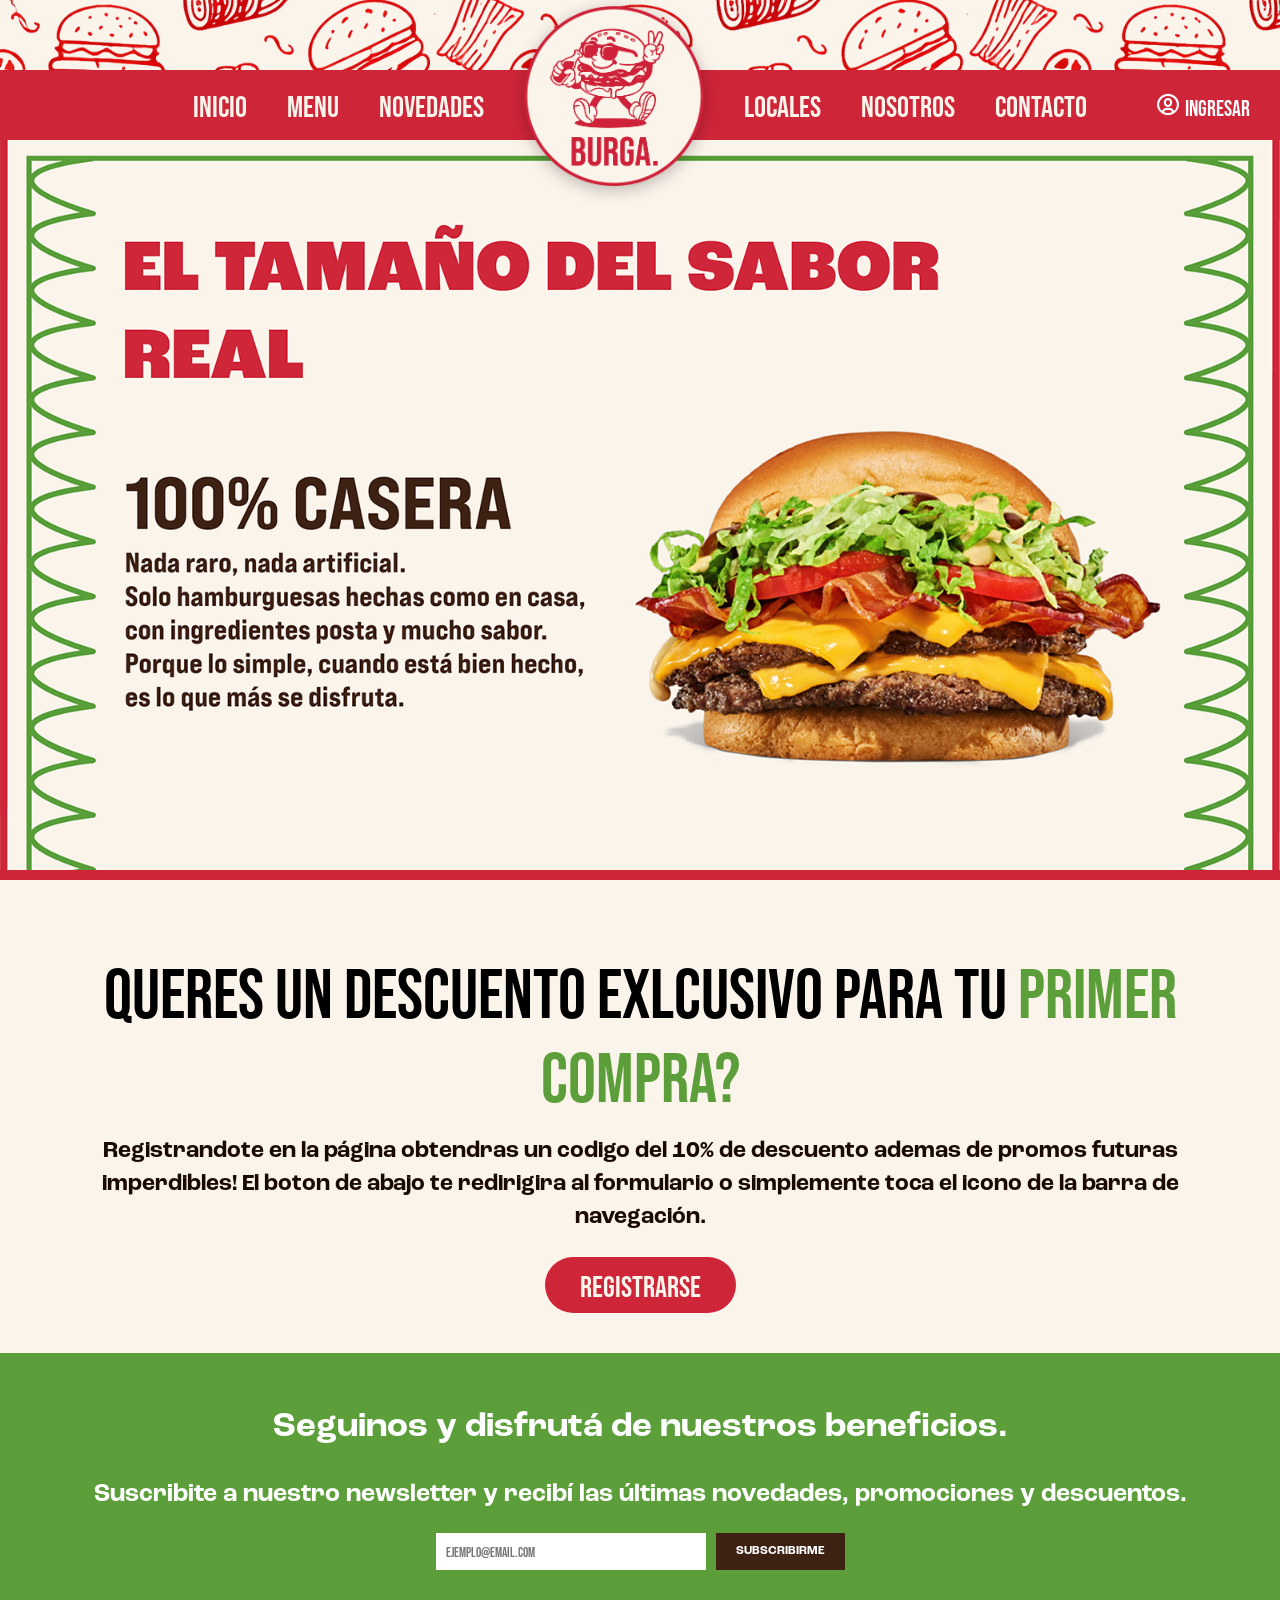
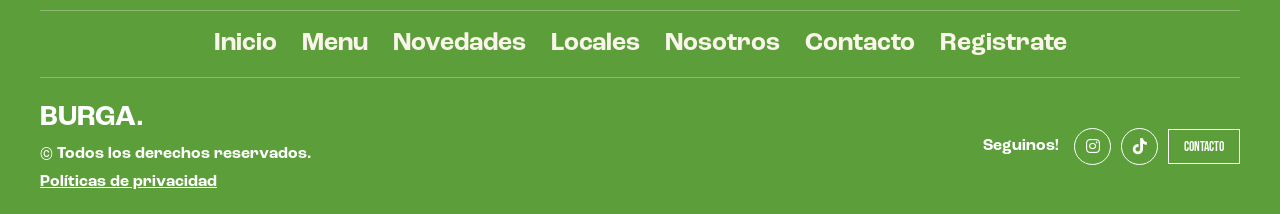
==== commit 100deabb: "cambios iaru" ====
--- a/index.html
+++ b/index.html
@@ -6,6 +6,7 @@
   <meta name="viewport" content="width=device-width, initial-scale=1.0">
   <link rel="icon" type="image/png" sizes="32x32" href="img/logo.png">
   <link rel="stylesheet" href="https://cdnjs.cloudflare.com/ajax/libs/font-awesome/6.5.0/css/all.min.css">
+  <link href="https://unpkg.com/boxicons@2.1.4/css/boxicons.min.css" rel="stylesheet">
   <title>BURGA.</title>
 </head>
 <body>
@@ -22,6 +23,10 @@
         <a href="locales.html" class="home">LOCALES</a>
         <a href="nosotros.html" class="home">NOSOTROS</a>
         <a href="contacto.html" class="home">CONTACTO</a>
+        <a href="login.html" class="login-btn">
+          <i class="bx bx-user-circle"></i>
+          <span>INGRESAR</span>
+        </a> 
       </nav>
     </div>
   </header>
@@ -37,7 +42,7 @@
       QUERES UN DESCUENTO EXLCUSIVO PARA TU <span style="color: #5b9e3a;">PRIMER COMPRA?</span> 
     </h1>
     <p class="mensajepromocion">
-      Registrandote en la página obtendras un codigo del <span>10% descuento</span> ademas de promos futuras imperdibles!
+      Registrandote en la página obtendras un codigo del <span>10% de descuento</span> ademas de promos futuras imperdibles!
       El boton de abajo te redirigira al formulario o simplemente toca el icono de la barra de navegación.
     </p>
     <a href="formulario.html">
@@ -69,6 +74,7 @@
   <li><a href="locales.html" class="botnav">Locales</a></li>
   <li><a href="nosotros.html" class="botnav">Nosotros</a></li>
   <li><a href="contacto.html" class="botnav">Contacto</a></li>
+  <li><a href="formulario.html" class="botnav">Registrate</a></li> 
 </ul>
   </div>
 
--- a/styles.css
+++ b/styles.css
@@ -1,1252 +1,3447 @@
-@font-face
-{
-    font-family: 'burga';
-    src: url('fonts/font burga.otf') format('truetype')
-}
-
-@font-face {
-    font-family: 'logotipo';
-    src: url('fonts/font logotipo.otf') format('opentype') 
-}
-
-html, body {
-    margin: 0;
-    padding: 0;
-    width: 100%;
-    overflow-x: hidden;
-}
-body{
-    background: #FAF4EB;
-    margin: 0;
-}
-
-.backgroundback{
-    background: url("img/placeholder\ burga.png");
-    background-position: top;
-    background-size: cover;
-    background-repeat: no-repeat;
-    position: sticky;
-    top: 0;
-    left: 0;
-    width: 100%;
-    height: 70px;
-}
-.navhead{
-    display: flex;
-    position: absolute;
-    background-color: #cf2539;
-    height: 70px;
-    width: 100%;
-    align-items: center;           
-    justify-content: center;  
-}
-
-.nav1{
-    display: flex;
-    align-items: center; 
-    justify-content: center;
-    gap: 40px;
-    font-family: 'burga';
-}
-
-.logoarriba img{
-    width: 200px;
-    height: auto;
-
-}
-
-.home{
-
-    font-size: 30px;
-    color: #FAF4EB;
-    text-decoration: none;
-}
-
-.linearoja{
-  margin-top: 0px;
-  background-color: #cf2539;
-  height: 10px;
-  width: 100%;
-  border: none;
-}
-
-.promocion{
-  display: flex;
-  flex-direction: column;
-  align-items: center;
-  text-align: center; 
-  padding: 40px 20px;
-}
-
-.mensajepromocion{
-  color: #1a0a00;
-  margin-top: 4px;
-  font-family: 'logotipo';
-  font-size: 23px;
-  text-align: center;
-  margin-left: 70px;
-  margin-right: 70px;
-}
-
-.titular{
-  margin-top: 20px;
-  font-family: 'burga';
-  font-size: 70px;
-  margin-bottom: 15px;
-}
-
-.btn-registrar{
-  align-content: center;
-  border: #CF2539;
-  border-radius: 50px;
-  background-color: #CF2539;
-  padding: 10px 35px;
-  margin: 0px;
-  cursor: pointer;
-  font-family: 'burga';
-  color: #FAF4EB;
-  font-size: 30px;
-}
-
-.btn-registrar:hover{
-  transform: translateY(-6px);
-  box-shadow: 0 15px 25px rgba(207, 37, 57, 0.2);
-}
-
-.medio img{
-    margin: 0;
-    width: 100%;
-    height: fit-content;
-    margin-top: 40px;
-    display: block;
-}
-h1{
-    text-align: center;
-    font-family: 'burga';
-    font-size: 90px;
-    margin-top: 0%;
-}
-
-p{
-    color: white;
-}
-
-.nav1 a {
-    transition: transform 0.3s ease;
-    display: inline-block;
-}
-
-.nav1 a:hover {
-    transform: scale(1.2);
-}
-
-.footer {
-  background-color: #5b9e3a;
-  color: white;
-  font-family: 'logotipo';
-  padding: 20px 40px;
-}
-
-.localizq{
-  flex: 1;
-  margin-top: 20px;
-}
-
-.localder{
-  flex: 1;
-}
-
-.localder img{
-  border-radius: 50px;
-}
-
-.local img{
-    margin: 0;
-    width: 100%;
-    height: fit-content;
-    display: block;
-    margin-top: 20px;
-}
-
-.local2{
-  font-family: 'logotipo';
-  font-size: 60px;
-  line-height: 44px;
-  align-items: center;
-  position: relative;
-  margin-bottom: 5px;
-  margin-top: 20px;
-}
-
-.subtextolocal {
-  text-align: center;
-  color: #3D2113;
-  font-family: 'burga';
-  font-size: 30px;
-}
-
-.localprimero{
-  padding-top: 48px;
-  padding-left: 108px;
-  padding-right: 68px;
-  display: flex;
-  gap: 40px;
-}
-.localprimero:hover {
-  transform: translateY(-8px);
-  box-shadow: 0 10px 40px rgba(0,0,0,0.1);
-}
-
-.ubicacionlocal a {
-  transition: all 0.3s ease;
-}
-
-.localprimero {
-  display: flex;
-  gap: 40px;
-  padding: 30px 40px;
-  margin: 40px 80px;
-
-  border-radius: 30px;
-
-  background: rgba(255, 255, 255, 0.6);
-  backdrop-filter: blur(10px);
-
-  border: 1px solid rgba(0,0,0,0.05);
-  transition: all 0.3s ease;
-}
-
-.localprimero:hover {
-  transform: translateY(-6px);
-  box-shadow: 0 15px 50px #CF2539;
-}
-
-.localtexto{
-  font-family: 'burga';
-  font-size: 30px;
-  margin-bottom: 0px;
-  padding: 0;
-}
-
-.ubicacionlocal a{
-  color: #3D2113;
-  opacity: 50%;
-  text-decoration: none;
-  font-family: 'burga';
-  font-size: 20px;
-  padding: 0;
-}
-
-.localtexto h2 {
-    margin: 0;
-    padding: 0;
-}
-
-.ubicacionlocal h3 {
-    margin: 0;
-    padding: 0;
-}
-
-.itemslocal{
-  display: flex;
-  gap: 20px;
-  
-}
-
-.itemslocal img{
-  margin-top: 2px;
-  width: 30px;
-  height: 30px;
-}
-
-.itemslocal p{
-  color: #3D2113;
-  font-family: 'burga';
-  font-size: 20px;
-  padding: 0;
-  margin-top: 2px;
-  margin-bottom: 10px;
-}
-
-.ubicacionlocal{
-  margin-top: 0px;
-}
-
-.ubicacionlocal a:hover {
-  opacity: 1;
-  text-decoration: underline;
-}
-
-.bodylocal{
-  background-color: #FAF4EB;
-  padding: 40px 20px ;
-}
-.botonpedirlocal{
-  width: 150px;
-  height: 40px;
-  border-radius: 50px;
-  background-color: #F0D9B5;
-  border: none;
-  text-decoration: none;
-  color: #3D2113;
-  font-family: 'burga';
-  font-size: 20px;
-  display: inline-block;
-  text-align: center;
-  line-height: 40px;
-}
-
-  .bodynovedades {
-      max-width: 1200px;
-      margin: 0 auto;
-      padding: 60px 40px;
-    }
-
-    .nota-destacada {
-      display: flex;
-      gap: 40px;
-      background: #fff;
-      border-radius: 16px;
-      overflow: hidden;
-      margin-bottom: 60px;
-      transition: transform 0.25s ease, box-shadow 0.25s ease;
-    }
-
-      .nota-destacada:hover {
-      transform: translateY(-6px);
-      box-shadow: 0 8px 32px rgba(61,33,19,0.13);
-    }
-
-    .notaimgizq {
-      flex: 1.2;
-      margin: 0;
-      padding: 0;
-    }
-
-    .imagennota {
-      width: 100%;
-      display: block;
-    }
-    .destacada-texto {
-      flex: 1;
-      padding: 48px 40px;
-      display: flex;
-      flex-direction: column;
-      justify-content: center;
-    }
-        .destacada-texto h2 {
-      font-family: 'burga';
-      font-size: 42px;
-      color: #1a0a00;
-      margin: 0 0 16px;
-      line-height: 1.1;
-    }
-    .destacada-texto p {
-      font-family: 'logotipo';
-      font-size: 17px;
-      color: #3D2113;
-      margin: 0 0 28px;
-    }
-    .titulonovedad {
-      display: inline-block;
-      background: #cf2539;
-      color: #FAF4EB;
-      font-family: 'burga';
-      font-size: 14px;
-      padding: 4px 14px;
-      border-radius: 50px;
-      margin-bottom: 16px;
-    }
-    
-    .fecha {
-      font-family: 'burga';
-      font-size: 13px;
-      color: #999;
-      letter-spacing: 1px;
-    }
-
-    .grilla-titulo {
-      font-family: 'burga';
-      font-size: 32px;
-      color: #1a0a00;
-      margin: 0 0 28px;
-      padding-bottom: 12px;
-      border-bottom: 3px solid #cf2539;
-      display: inline-block;
-    }
-
-    .cards-grilla {
-      display: grid;
-      grid-template-columns: repeat(3, 1fr);
-      gap: 28px;
-    }
-
-    .card-novedad {
-      background: #fff;
-      border-radius: 14px;
-      overflow: hidden;
-      box-shadow: 0 2px 16px rgba(61,33,19,0.07);
-      display: flex;
-      flex-direction: column;
-      transition: transform 0.25s ease, box-shadow 0.25s ease;
-    }
-    .card-novedad:hover {
-      transform: translateY(-6px);
-      box-shadow: 0 8px 32px rgba(61,33,19,0.13);
-    }
-    .card-img {
-      width: 100%;
-      height: 180px;
-      object-fit: cover;
-      background: #e8d9c4;
-      display: block;
-    }
-    .imagenbloque {
-      width: 100%;
-      height: 180px;
-      background: #e8d9c4;
-      display: flex;
-      align-items: center;
-      justify-content: center;
-    }
-    .card-contenido {
-      padding: 24px 22px 28px;
-      flex: 1;
-      display: flex;
-      flex-direction: column;
-    }
-    .card-contenido h3 {
-      font-family: 'burga';
-      font-size: 22px;
-      color: #1a0a00;
-      margin: 0 0 10px;
-      line-height: 1.2;
-    }
-    .card-contenido p {
-      font-family: 'logotipo';
-      font-size: 15px;
-      color: #3D2113;
-      margin: 0 0 18px;
-      line-height: 1.6;
-      flex: 1;
-    }
-    .card-footer {
-      display: flex;
-      justify-content: space-between;
-      align-items: center;
-      margin-top: auto;
-    }
-
-.footer-newsletter {
-  text-align: center;
-  margin-bottom: 40px;
-}
-
-.footer-newsletter h2 {
-  font-size: 35px;
-  margin-bottom: 10px;
-}
-
-.footer-newsletter p {
-  font-size: 25px;
-  margin-bottom: 20px;
-}
-
-.newsletter-form {
-  display: flex;
-  justify-content: center;
-  gap: 10px;
-}
-
-.newsletter-form input {
-  padding: 10px;
-  width: 250px;
-  border: none;
-  outline: none;
-}
-
-.newsletter-form button {
-  color: white;
-  border: none;
-  padding: 10px 20px;
-  cursor: pointer;
-  background-color: #3D2113;
-  font-family: 'logotipo';
-  font-size: 12px;
-}
-
-
-.footer-nav {
-  border-top: 1px solid rgba(255,255,255,0.3);
-  border-bottom: 1px solid rgba(255,255,255,0.3);
-  padding: 15px 0;
-  margin-bottom: 20px;
-}
-
-.footer-nav ul {
-  display: flex;
-  justify-content: center;
-  flex-wrap: wrap;
-  gap: 25px;
-  list-style: none;
-  padding: 0;
-  margin: 0;
-  font-size: 20px;
-}
-
-
-.footer-bottom {
-  display: flex;
-  justify-content: space-between;
-  flex-wrap: wrap;
-  align-items: center;
-}
-
-.footer-left h3 {
- font-size: 28px;
-  margin: 0;
-}
-
-.footer-left p {
-  font-size: 16px;
-  margin: 5px 0;
-}
-
-.footer-left a {
-  font-size: 16px;
-  color: white;
-  text-decoration: underline;
-}
-
-.footer-right {
-  display: flex;
-  align-items: center;
-  gap: 15px;
-  
-}
-
-.socials {
-    display: flex;
-    align-items: center;
-    gap: 10px;
-}
-
-.socials a {
-  border: 1px solid white;
-  border-radius: 50%;
-  width: 35px;
-  height: 35px;
-  display: flex;
-  gap: 8px;
-  align-items: center;
-  justify-content: center;
-  text-decoration: none;
-  color: white;
-  font-size: 16px;
-  transition: all 0.3s ease;
-}
-
-
-.botnav{
-
-    font-size: 25px;
-    color: #FAF4EB;
-    text-decoration: none;
-}
-
-.socials a:hover {
-  background: white;
-  color: #CF2539;
-  transform: scale(1.1);
-}
-
-
-.btn-outline {
-  background: transparent;
-  border: 1px solid white;
-  color: white;
-  padding: 8px 15px;
-  cursor: pointer;
-
-  display: flex;
-  align-items: center;
-  height: 35px;
-
-  transition: transform 0.3s ease; 
-}
-
-.btn-outline:hover {
-  transform: scale(1.08);
-}
-
-body {
-  position: relative;
-}
-
-
-.form1 form{
-  width: 100%;              
-  max-width: 400px;        
-  margin-top: 20px;
-}
-
-.form1 input {
-  display: block;
-  width: 100%;              
-  height: 40px;
-  border: 2px solid #CF2539;
-}
-
-.form2 form{
-  width: 100%;              
-  max-width: 400px; 
-
-}
-
-.form2 input {
-  display: block;
-  width: 100%;              
-  height: 80px;
-  margin: 40px 0; 
-  border: 2px solid #CF2539;
-
-}
-
-.papitas img {
-  width: 350px;
-  margin-top: 50px;
- }
-
-.form1 select {
-  display: block;
-  width: 100%;
-  height: 40px;
-  padding: 10px;
-  max-width: 400px;
-  border: 2px solid #CF2539;
-  font-size: 15px;
-  background: #fff;
-  cursor: pointer;
-
-  color: #8a8a8a
-}
-
-.bodycontacto{
-  display: flex;
-  justify-content: center;
-  align-items: center;
-}
-
-.izq{
-  flex: 1; 
-  display: flex;
-  flex-direction: column;
-  align-items: flex-end; 
-  margin: 0;
-  padding-right: 20px;
-  margin-bottom: 80px;
-}
-
-.der{
-  flex: 1;
-  margin-top: 40px;
-  margin-left: 50px;
-}
-
-
-.enviarinfo{
-  margin-bottom: 50px;
-  display: flex;      
-  justify-content: center; 
-  align-items: center;    
-  width: 100%;            
-}
-
-.enviarinfo button{
-  color: white;
-  border: none;
-  padding: 15px 30px;
-  cursor: pointer;
-  background-color: #3D2113;
-  font-family: 'logotipo';
-  font-size: 16px;
-  border-radius: 50px;
-}
-
-.cajoncontacto{
-  padding: 20px 0px;
-  margin: 40px 80px;
-  border-radius: 30px;
-  background: rgba(255, 255, 255, 0.6);
-  backdrop-filter: blur(10px);
-  box-shadow: 0 10px 50px #3D2113;
-}
-
-    .nosotros-historia {
-      background-color: #FAF4EB;
-      padding: 100px 80px;
-      display: flex;
-      gap: 80px;
-      align-items: center;
-    }
-
-    .historia-texto {
-      flex: 1.1;
-    }
-
-
-
-    .historia-texto .seccion-tag {
-      display: inline-block;
-      background: transparent;
-      border: 2px solid #CF2539;
-      color: #CF2539;
-      font-family: 'burga';
-      font-size: 13px;
-      padding: 4px 16px;
-      border-radius: 50px;
-      letter-spacing: 2px;
-      margin-bottom: 20px;
-    }
-
-    .historia-texto h2 {
-      font-family: 'burga';
-      font-size: 52px;
-      color: #3D2113;
-      margin: 0 0 24px;
-      line-height: 1.05;
-      text-align: left;
-    }
-
-    .historia-texto h2 span {
-      color: #CF2539;
-    }
-
-    .historia-texto p {
-      font-family: 'logotipo';
-      font-size: 17px;
-      color: #5a3a28;
-      line-height: 1.85;
-      margin: 0 0 18px;
-    }
-
-    .historia-imagen {
-      flex: 0.9;
-      position: relative;
-    }
-
-    .historia-imagen-frame {
-      background: #3D2113;
-      border-radius: 30px;
-      overflow: hidden;
-      height: 460px;
-      display: flex;
-      align-items: center;
-      justify-content: center;
-      position: relative;
-    }
-
-    .historia-imagen-frame img {
-      width: 100%;
-      height: 100%;
-      object-fit: cover;
-      border-radius: 30px;
-      display: block;
-    }
-
-    .historia-imagen-frame .img-placeholder {
-      font-family: 'burga';
-      font-size: 90px;
-      color: rgba(250,244,235,0.1);
-      letter-spacing: 4px;
-    }
-
-    .nosotros-valores {
-      background: #3D2113;
-      padding: 100px 80px;
-    }
-
-    .valores-header {
-      text-align: center;
-      margin-bottom: 60px;
-    }
-
-    .valores-header h2 {
-      font-family: 'burga';
-      font-size: 50px;
-      color: #FAF4EB;
-      margin: 0 0 12px;
-      text-align: center;
-    }
-
-    .valores-header p {
-      font-family: 'logotipo';
-      font-size: 18px;
-      color: rgba(250,244,235,0.5);
-      margin: 0;
-    }
-
-    .valores-grid {
-      display: grid;
-      grid-template-columns: repeat(3, 1fr);
-      gap: 24px;
-      max-width: 1100px;
-      margin: 0 auto;
-    }
-
-    .valor-item {
-      background: rgba(255,255,255,0.05);
-      border: 1px solid rgba(255,255,255,0.08);
-      border-radius: 20px;
-      padding: 40px 32px;
-      transition: transform 0.3s ease, background 0.3s ease;
-    }
-
-    .valor-item:hover {
-      transform: translateY(-6px);
-      background: rgba(255,255,255,0.09);
-    }
-
-    .valor-numero {
-      font-family: 'burga';
-      font-size: 48px;
-      color: #CF2539;
-      line-height: 1;
-      margin-bottom: 16px;
-      opacity: 0.8;
-    }
-
-    .valor-item h3 {
-      font-family: 'burga';
-      font-size: 24px;
-      color: #FAF4EB;
-      margin: 0 0 12px;
-      text-align: left;
-    }
-
-    .valor-item p {
-      font-family: 'logotipo';
-      font-size: 15px;
-      color: rgba(250,244,235,0.55);
-      line-height: 1.75;
-      margin: 0;
-    }
-
-    .nosotros-equipo {
-      background: #FAF4EB;
-      padding: 100px 80px;
-    }
-
-    .equipo-header {
-      margin-bottom: 56px;
-    }
-
-    .equipo-header h2 {
-      font-family: 'burga';
-      font-size: 50px;
-      color: #CF2539;
-      margin: 0 0 10px;
-      text-align: left;
-      text-decoration: underline;
-    }
-
-    .equipo-header p {
-      font-family: 'logotipo';
-      font-size: 17px;
-      color: #7a5a48;
-      margin: 0;
-    }
-
-    .equipo-grid {
-      display: grid;
-      grid-template-columns: repeat(3, 1fr);
-      gap: 28px;
-    }
-
-    .miembro-card {
-      background: #fff;
-      border-radius: 20px;
-      overflow: hidden;
-      transition: transform 0.3s ease, box-shadow 0.3s ease;
-    }
-
-    .miembro-card:hover {
-      transform: translateY(-6px);
-      box-shadow: 0 12px 40px rgba(207,37,57,0.15);
-    }
-
-
-    .miembro-info {
-      padding: 24px 24px 15px;
-    }
-
-    .miembro-info h3 {
-      font-family: 'burga';
-      font-size: 25px;
-      color: #3D2113;
-      margin: 0 0 4px;
-      text-align: center;
-    }
-
-
-.local img {
-  width: 100%;
-  display: block;
-  max-height: 320px;
-  object-fit: cover;
-}
-
-
-.menu-filtros-wrapper {
-  background: #3D2113;
-  padding: 0;
-  position: sticky;
-  top: 70px;
-  z-index: 100;
-  border-bottom: 3px solid #CF2539;
-}
-
-.menu-filtros {
-  display: flex;
-  justify-content: center;
-  gap: 0;
-  flex-wrap: wrap;
-}
-
-.filtro-btn {
-  background: transparent;
-  border: none;
-  color: rgba(250, 244, 235, 0.55);
-  font-family: 'burga';
-  font-size: 20px;
-  letter-spacing: 0.08em;
-  padding: 16px 32px;
-  cursor: pointer;
-  border-bottom: 3px solid transparent;
-  text-transform: uppercase;
-  text-decoration: none;
-  display: inline-block;
-  transition: color 0.2s, border-bottom 0.2s;
-}
-
-.filtro-btn:hover {
-  color: #FAF4EB;
-}
-
-.filtro-btn.filtro-activo {
-  color: #FAF4EB;
-  border-bottom: 3px solid #CF2539;
-}
-
-
-.menu-intro {
-  max-width: 800px;
-  margin: 52px auto 0;
-  text-align: center;
-  padding: 0 24px;
-  background: transparent;
-}
-
-.menu-intro p {
-  color: #3D2113;
-  font-family: 'logotipo';
-  font-size: 17px;
-  line-height: 1.85;
-}
-
-.menu-intro strong {
-  color: #CF2539;
-  font-family: 'burga';
-}
-
-
-.menu-seccion {
-  padding: 60px 80px;
-  max-width: 1400px;
-  margin: 0 auto;
-}
-
-.menu-seccion-header {
-  text-align: center;
-  margin-bottom: 48px;
-}
-
-.menu-seccion-header h2 {
-  font-family: 'burga';
-  font-size: 52px;
-  font-weight: 900;
-  color: #3D2113;
-  letter-spacing: 0.08em;
-  margin: 10px 0 16px;
-  text-transform: uppercase;
-}
-
-.menu-linea-tag {
-  display: inline-block;
-  font-family: 'burga';
-  font-size: 14px;
-  letter-spacing: 0.15em;
-  padding: 5px 18px;
-  border-radius: 50px;
-  text-transform: uppercase;
-  margin-bottom: 8px;
-}
-
-
-
-.smash-tag   { background: #CF2539; color: #FAF4EB; }
-.clasica-tag { background: #3D2113; color: #FAF4EB; }
-.urbana-tag  { background: #FAF4EB; color: #3D2113; border: 2px solid #3D2113; }
-.chicken-tag { background: #b85c1a; color: #FAF4EB; }
-
-.linea-separador {
-  width: 48px;
-  height: 3px;
-  background: #CF2539;
-  margin: 0 auto;
-  border-radius: 2px;
-}
-
-
-.menu-grid {
-  display: flex;
-  flex-wrap: wrap;
-  justify-content: center;
-  gap: 28px;
-}
-
-
-.menu-card {
-  background: #fff;
-  border-radius: 20px;
-  overflow: hidden;
-  border: 1px solid rgba(61,33,19,0.08);
-  width: 270px;
-  flex-shrink: 0;
-  transition: transform 0.3s ease, box-shadow 0.3s ease;
-}
-
-.menu-card:hover {
-  transform: translateY(-6px);
-  box-shadow: 0 15px 50px rgba(207, 37, 57, 0.2);
-}
-
-.menu-card-img {
-  position: relative;
-  overflow: hidden;
-  background: #F0D9B5;
-  aspect-ratio: 1 / 1;
-}
-
-.menu-card-img img {
-  width: 100%;
-  height: 100%;
-  object-fit: cover;
-  display: block;
-  transition: transform 0.35s ease;
-}
-
-.menu-card:hover .menu-card-img img {
-  transform: scale(1.05);
-}
-
-.menu-card-info {
-  padding: 20px 18px 22px;
-}
-
-.menu-card-info h3 {
-  font-family: 'burga';
-  font-size: 22px;
-  color: #3D2113;
-  text-transform: uppercase;
-  letter-spacing: 0.04em;
-  margin: 0 0 8px;
-}
-
-.menu-card-info p {
-  font-family: 'logotipo';
-  font-size: 14px;
-  color: #5a3a28;
-  line-height: 1.6;
-  margin: 0 0 12px;
-}
-
-.menu-tag {
-  display: inline-block;
-  font-family: 'burga';
-  font-size: 16px;
-  letter-spacing: 0.1em;
-  color: #CF2539;
-  text-transform: uppercase;
-  border: 1px solid rgba(207,37,57,0.3);
-  padding: 3px 10px;
-  border-radius: 50px;
-  background: rgba(207,37,57,0.06);
-}
-
-.veggie-tag-item {
-  color: #3b6d11;
-  border-color: rgba(59,109,17,0.3);
-  background: rgba(59,109,17,0.06);
-}
-
-
-.menu-seccion:nth-child(even) {
-  background: #F0D9B5;
-  max-width: 100%;
-  padding: 60px 80px;
-}
-
-.menu-seccion:nth-child(even) .menu-card {
-  background: #FAF4EB;
-}
-
-
-.carrito{
-  padding: 20px 60px 1px;
-  font-family: 'burga';
-  font-size: 20px;
-  background: #CF2539;
-}
-
-.carritosection{
-  background: #FAF4EB;
-  padding: 40px 30px;
-  border-radius: 30px;
-  box-shadow: 0 40px 40px rgba(0,0,0,0.1);
-  margin-bottom: 50px;
-  display: none;
-}
-
-.carritogen{
-  display: flex;
-  width: 100%;
-
-  
-}
-
-.carritoizq{
-  flex: 1;
-  font-size: 25px;
-}
-
-.carritoder h2{
-  font-size: 30px;
-  color: #3D2113;
-  margin: 0px;
-  display: inline-block;
-  margin-top: 50px;
-}
-
-.carritoder{
-  flex: 1;
-  display: flex;
-  flex-direction: column;
-  align-items: right;
-  margin:0;
-}
-
-.titulocarrito{
-  font-size: 50px;
-  color: #3D2113;
-  margin: 0 0 28px;
-  padding-bottom: 12px;
-  border-bottom: 3px solid #cf2539;
-  display: inline-block;
-}
-
-.btn-carrito {
-  color: white;
-  border: none;
-  padding: 10px 15px;
-  cursor: pointer;
-  background-color: #3D2113;
-  font-family: 'logotipo';
-  font-size: 12px;
-  border-radius: 50px;
-  width: 20%;
-}
-
-.input-descuento {
-  border-radius: 50px;
-  padding: 5px;
-  width: 150px;
-  border: 2px solid #5b9e3a;
-  font-size: 15px;
-  background: #fff;
-}
-
-.btn-aplicar {
-  color: white;
-  border: none;
-  padding: 5px 20px;
-  background-color: #5b9e3a;  
-  font-family: 'logotipo';
-  font-size: 15px;
-  border-radius: 50px;
-  margin-top: 20px;
-}
-
-.btn-finalizar {
-  color: white;
-  border: none;
-  padding: 10px 30px;
-  cursor: pointer;
-  background-color: #CF2539;
-  font-family: 'logotipo';
-  font-size: 16px;
-  border-radius: 50px;
-  margin: 40px auto 0;
-  display: block;
-}
-
-
-.agregarsmash{
-  margin-right: 0px;
-  align-items: right;
-  margin-left: 50px;
-  font-family: 'burga';
-  font-size: 20px;
-  color: #5b9e3a;
-  border: 1px solid #5b9e3a;
-  padding: 3px 10px;
-  border-radius: 50px;
-  background: #edf4e7
-}
-
-
-.crispycard{
-    display: flex;
-    justify-content: space-between;
-    align-items: center;
-    margin-top: auto;
-}
-
-.titulodesplegable{
-  margin-top: 15px;
-  color: #FAF4EB;
-  font-size: 45px;
-}
-
-.secdesplegable{
-  display: flex;
-  justify-content: space-between;
-  align-items: center;
-  margin-top: auto;
-  margin-left: 0px;
-}
-
-.secdesplegable .fa-arrow-down {
-  cursor: pointer;
-  transition: transform 0.3s ease;
-  color: #FAF4EB;
-  font-size: 45px;
-  margin-bottom: 10px;
-}
-
-
-.rotate-arrow {
-  transform: rotate(180deg);
-}
-
-
+@font-face
+{
+    font-family: 'burga';
+    src: url('fonts/font burga.otf') format('truetype')
+}
+
+@font-face {
+    font-family: 'logotipo';
+    src: url('fonts/font logotipo.otf') format('opentype') 
+}
+
+html, body {
+    margin: 0;
+    padding: 0;
+    width: 100%;
+    overflow-x: hidden;
+}
+body{
+    background: #FAF4EB;
+    margin: 0;
+}
+
+.backgroundback{
+    background: url("img/placeholder\ burga.png");
+    background-position: top;
+    background-size: cover;
+    background-repeat: no-repeat;
+    position: sticky;
+    top: 0;
+    left: 0;
+    width: 100%;
+    height: 70px;
+}
+.navhead{
+    display: flex;
+    position: absolute;
+    background-color: #cf2539;
+    height: 70px;
+    width: 100%;
+    align-items: center;           
+    justify-content: center;  
+}
+
+.nav1{
+    display: flex;
+    align-items: center; 
+    justify-content: center;
+    gap: 40px;
+    font-family: 'burga';
+}
+.logoarriba img{
+    width: 180px !important;
+    height: auto !important;
+    top: -8px !important;
+}
+
+.home{
+
+    font-size: 30px;
+    color: #FAF4EB;
+    text-decoration: none;
+}
+
+.linearoja{
+  margin-top: 0px;
+  background-color: #cf2539;
+  height: 10px;
+  width: 100%;
+  border: none;
+}
+
+.promocion{
+  display: flex;
+  flex-direction: column;
+  align-items: center;
+  text-align: center; 
+  padding: 40px 20px;
+}
+
+.mensajepromocion{
+  color: #1a0a00;
+  margin-top: 4px;
+  font-family: 'logotipo';
+  font-size: 23px;
+  text-align: center;
+  margin-left: 70px;
+  margin-right: 70px;
+}
+
+.titular{
+  margin-top: 20px;
+  font-family: 'burga';
+  font-size: 70px;
+  margin-bottom: 15px;
+}
+
+.btn-registrar{
+  align-content: center;
+  border: #CF2539;
+  border-radius: 50px;
+  background-color: #CF2539;
+  padding: 10px 35px;
+  margin: 0px;
+  cursor: pointer;
+  font-family: 'burga';
+  color: #FAF4EB;
+  font-size: 30px;
+}
+
+.btn-registrar:hover{
+  transform: translateY(-6px);
+  box-shadow: 0 15px 25px rgba(207, 37, 57, 0.2);
+}
+
+.medio img{
+    margin: 0;
+    width: 100%;
+    height: fit-content;
+    margin-top: 40px;
+    display: block;
+}
+h1{
+    text-align: center;
+    font-family: 'burga';
+    font-size: 90px;
+    margin-top: 0%;
+}
+
+p{
+    color: white;
+}
+
+.nav1 a {
+    transition: transform 0.3s ease;
+    display: inline-block;
+}
+
+.nav1 a:hover {
+    transform: scale(1.2);
+}
+
+.footer {
+  background-color: #5b9e3a;
+  color: white;
+  font-family: 'logotipo';
+  padding: 20px 40px;
+}
+
+.localizq{
+  flex: 1;
+  margin-top: 20px;
+}
+
+.localder{
+  flex: 1;
+}
+
+.localder img{
+  border-radius: 50px;
+}
+
+.local img{
+    margin: 0;
+    width: 100%;
+    height: fit-content;
+    display: block;
+}
+
+.local2{
+  font-family: 'logotipo';
+  font-size: 60px;
+  line-height: 44px;
+  align-items: center;
+  position: relative;
+  margin-bottom: 5px;
+  margin-top: 20px;
+}
+
+.subtextolocal {
+  text-align: center;
+  color: #3D2113;
+  font-family: 'burga';
+  font-size: 30px;
+}
+
+.localprimero{
+  padding-top: 48px;
+  padding-left: 108px;
+  padding-right: 68px;
+  display: flex;
+  gap: 40px;
+}
+.localprimero:hover {
+  transform: translateY(-8px);
+  box-shadow: 0 10px 40px rgba(0,0,0,0.1);
+}
+
+.ubicacionlocal a {
+  transition: all 0.3s ease;
+}
+
+.localprimero {
+  display: flex;
+  gap: 40px;
+  padding: 30px 40px;
+  margin: 40px 80px;
+
+  border-radius: 30px;
+
+  background: rgba(255, 255, 255, 0.6);
+  backdrop-filter: blur(10px);
+
+  border: 1px solid rgba(0,0,0,0.05);
+  transition: all 0.3s ease;
+}
+
+.localprimero:hover {
+  transform: translateY(-6px);
+  box-shadow: 0 15px 50px #CF2539;
+}
+
+.localtexto{
+  font-family: 'burga';
+  font-size: 30px;
+  margin-bottom: 0px;
+  padding: 0;
+}
+
+.ubicacionlocal a{
+  color: #3D2113;
+  opacity: 50%;
+  text-decoration: none;
+  font-family: 'burga';
+  font-size: 20px;
+  padding: 0;
+}
+
+.localtexto h2 {
+    margin: 0;
+    padding: 0;
+}
+
+.ubicacionlocal h3 {
+    margin: 0;
+    padding: 0;
+}
+
+.itemslocal{
+  display: flex;
+  gap: 20px;
+  
+}
+
+.itemslocal img{
+  margin-top: 2px;
+  width: 30px;
+  height: 30px;
+}
+
+.itemslocal p{
+  color: #3D2113;
+  font-family: 'burga';
+  font-size: 20px;
+  padding: 0;
+  margin-top: 2px;
+  margin-bottom: 10px;
+}
+
+.ubicacionlocal{
+  margin-top: 0px;
+}
+
+.ubicacionlocal a:hover {
+  opacity: 1;
+  text-decoration: underline;
+}
+
+.bodylocal{
+  background-color: #FAF4EB;
+  padding: 40px 20px ;
+}
+.botonpedirlocal{
+  cursor: pointer;
+  width: 150px;
+  height: 40px;
+  border-radius: 50px;
+  background-color: #F0D9B5;
+  border: none;
+  text-decoration: none;
+  color: #3D2113;
+  font-family: 'burga';
+  font-size: 20px;
+  display: inline-block;
+  text-align: center;
+  line-height: 40px;
+}
+
+  .bodynovedades {
+      max-width: 1200px;
+      margin: 0 auto;
+      padding: 60px 40px;
+    }
+
+    .nota-destacada {
+      display: flex;
+      gap: 40px;
+      background: #fff;
+      border-radius: 16px;
+      overflow: hidden;
+      margin-bottom: 60px;
+      transition: transform 0.25s ease, box-shadow 0.25s ease;
+    }
+
+      .nota-destacada:hover {
+      transform: translateY(-6px);
+      box-shadow: 0 8px 32px rgba(61,33,19,0.13);
+    }
+
+    .notaimgizq {
+      flex: 1.2;
+      margin: 0;
+      padding: 0;
+    }
+
+    .imagennota {
+      width: 100%;
+      display: block;
+    }
+    .destacada-texto {
+      flex: 1;
+      padding: 48px 40px;
+      display: flex;
+      flex-direction: column;
+      justify-content: center;
+    }
+        .destacada-texto h2 {
+      font-family: 'burga';
+      font-size: 42px;
+      color: #1a0a00;
+      margin: 0 0 16px;
+      line-height: 1.1;
+    }
+    .destacada-texto p {
+      font-family: 'logotipo';
+      font-size: 17px;
+      color: #3D2113;
+      margin: 0 0 28px;
+    }
+    .titulonovedad {
+      display: inline-block;
+      background: #cf2539;
+      color: #FAF4EB;
+      font-family: 'burga';
+      font-size: 14px;
+      padding: 4px 14px;
+      border-radius: 50px;
+      margin-bottom: 16px;
+    }
+    
+    .fecha {
+      font-family: 'burga';
+      font-size: 13px;
+      color: #999;
+      letter-spacing: 1px;
+    }
+
+    .grilla-titulo {
+      font-family: 'burga';
+      font-size: 32px;
+      color: #1a0a00;
+      margin: 0 0 28px;
+      padding-bottom: 12px;
+      border-bottom: 3px solid #cf2539;
+      display: inline-block;
+    }
+
+    .cards-grilla {
+      display: grid;
+      grid-template-columns: repeat(3, 1fr);
+      gap: 28px;
+    }
+
+    .card-novedad {
+      background: #fff;
+      border-radius: 14px;
+      overflow: hidden;
+      box-shadow: 0 2px 16px rgba(61,33,19,0.07);
+      display: flex;
+      flex-direction: column;
+      transition: transform 0.25s ease, box-shadow 0.25s ease;
+    }
+    .card-novedad:hover {
+      transform: translateY(-6px);
+      box-shadow: 0 8px 32px rgba(61,33,19,0.13);
+    }
+    .card-img {
+      width: 100%;
+      height: 180px;
+      object-fit: cover;
+      background: #e8d9c4;
+      display: block;
+    }
+    .imagenbloque {
+      width: 100%;
+      height: 180px;
+      background: #e8d9c4;
+      display: flex;
+      align-items: center;
+      justify-content: center;
+    }
+    .card-contenido {
+      padding: 24px 22px 28px;
+      flex: 1;
+      display: flex;
+      flex-direction: column;
+    }
+    .card-contenido h3 {
+      font-family: 'burga';
+      font-size: 22px;
+      color: #1a0a00;
+      margin: 0 0 10px;
+      line-height: 1.2;
+    }
+    .card-contenido p {
+      font-family: 'logotipo';
+      font-size: 15px;
+      color: #3D2113;
+      margin: 0 0 18px;
+      line-height: 1.6;
+      flex: 1;
+    }
+    .card-footer {
+      display: flex;
+      justify-content: space-between;
+      align-items: center;
+      margin-top: auto;
+    }
+
+.footer-newsletter {
+  text-align: center;
+  margin-bottom: 40px;
+}
+
+.footer-newsletter h2 {
+  font-size: 35px;
+  margin-bottom: 10px;
+}
+
+.footer-newsletter p {
+  font-size: 25px;
+  margin-bottom: 20px;
+}
+
+.newsletter-form {
+  display: flex;
+  justify-content: center;
+  gap: 10px;
+}
+
+.newsletter-form input {
+  padding: 10px;
+  width: 250px;
+  border: none;
+  outline: none;
+}
+
+.newsletter-form button {
+  color: white;
+  border: none;
+  padding: 10px 20px;
+  cursor: pointer;
+  background-color: #3D2113;
+  font-family: 'logotipo';
+  font-size: 12px;
+}
+
+
+.footer-nav {
+  border-top: 1px solid rgba(255,255,255,0.3);
+  border-bottom: 1px solid rgba(255,255,255,0.3);
+  padding: 15px 0;
+  margin-bottom: 20px;
+}
+
+.footer-nav ul {
+  display: flex;
+  justify-content: center;
+  flex-wrap: wrap;
+  gap: 25px;
+  list-style: none;
+  padding: 0;
+  margin: 0;
+  font-size: 20px;
+}
+
+
+.footer-bottom {
+  display: flex;
+  justify-content: space-between;
+  flex-wrap: wrap;
+  align-items: center;
+}
+
+.footer-left h3 {
+ font-size: 28px;
+  margin: 0;
+}
+
+.footer-left p {
+  font-size: 16px;
+  margin: 5px 0;
+}
+
+.footer-left a {
+  font-size: 16px;
+  color: white;
+  text-decoration: underline;
+}
+
+.footer-right {
+  display: flex;
+  align-items: center;
+  gap: 15px;
+  
+}
+
+.socials {
+    display: flex;
+    align-items: center;
+    gap: 10px;
+}
+
+.socials a {
+  border: 1px solid white;
+  border-radius: 50%;
+  width: 35px;
+  height: 35px;
+  display: flex;
+  gap: 8px;
+  align-items: center;
+  justify-content: center;
+  text-decoration: none;
+  color: white;
+  font-size: 16px;
+  transition: all 0.3s ease;
+}
+
+
+.botnav{
+
+    font-size: 25px;
+    color: #FAF4EB;
+    text-decoration: none;
+}
+
+.socials a:hover {
+  background: white;
+  color: #CF2539;
+  transform: scale(1.1);
+}
+
+
+.btn-outline {
+  background: transparent;
+  border: 1px solid white;
+  color: white;
+  padding: 8px 15px;
+  cursor: pointer;
+
+  display: flex;
+  align-items: center;
+  height: 35px;
+
+  transition: transform 0.3s ease; 
+}
+
+.btn-outline:hover {
+  transform: scale(1.08);
+}
+
+body {
+  position: relative;
+}
+
+
+.form1 form{
+  width: 100%;              
+  max-width: 400px;        
+  margin-top: 20px;
+}
+
+.form1 input {
+  display: block;
+  width: 100%;              
+  height: 40px;
+  border: 2px solid #CF2539;
+}
+
+.form2 form{
+  width: 100%;              
+  max-width: 400px; 
+
+}
+
+.form2 input {
+  display: block;
+  width: 100%;              
+  height: 80px;
+  margin: 40px 0; 
+  border: 2px solid #CF2539;
+
+}
+
+.papitas img {
+  width: 350px;
+  margin-top: 50px;
+ }
+
+.form1 select {
+  display: block;
+  width: 100%;
+  height: 40px;
+  padding: 10px;
+  max-width: 400px;
+  border: 2px solid #CF2539;
+  font-size: 15px;
+  background: #fff;
+  cursor: pointer;
+
+  color: #8a8a8a
+}
+
+.bodycontacto{
+  display: flex;
+  justify-content: center;
+  align-items: center;
+}
+
+.izq{
+  flex: 1; 
+  display: flex;
+  flex-direction: column;
+  align-items: flex-end; 
+  margin: 0;
+  padding-right: 20px;
+  margin-bottom: 80px;
+}
+
+.der{
+  flex: 1;
+  margin-top: 40px;
+  margin-left: 50px;
+}
+
+
+.enviarinfo{
+  margin-bottom: 50px;
+  display: flex;      
+  justify-content: center; 
+  align-items: center;    
+  width: 100%;            
+}
+
+.enviarinfo button{
+  color: white;
+  border: none;
+  padding: 15px 30px;
+  cursor: pointer;
+  background-color: #3D2113;
+  font-family: 'logotipo';
+  font-size: 16px;
+  border-radius: 50px;
+}
+
+.cajoncontacto{
+  padding: 20px 0px;
+  margin: 40px 80px;
+  border-radius: 30px;
+  background: rgba(255, 255, 255, 0.6);
+  backdrop-filter: blur(10px);
+  box-shadow: 0 10px 50px #3D2113;
+}
+
+    .nosotros-historia {
+      background-color: #FAF4EB;
+      padding: 100px 80px;
+      display: flex;
+      gap: 80px;
+      align-items: center;
+    }
+
+    .historia-texto {
+      flex: 1.1;
+    }
+
+
+
+    .historia-texto .seccion-tag {
+      display: inline-block;
+      background: transparent;
+      border: 2px solid #CF2539;
+      color: #CF2539;
+      font-family: 'burga';
+      font-size: 13px;
+      padding: 4px 16px;
+      border-radius: 50px;
+      letter-spacing: 2px;
+      margin-bottom: 20px;
+    }
+
+    .historia-texto h2 {
+      font-family: 'burga';
+      font-size: 52px;
+      color: #3D2113;
+      margin: 0 0 24px;
+      line-height: 1.05;
+      text-align: left;
+    }
+
+    .historia-texto h2 span {
+      color: #CF2539;
+    }
+
+    .historia-texto p {
+      font-family: 'logotipo';
+      font-size: 17px;
+      color: #5a3a28;
+      line-height: 1.85;
+      margin: 0 0 18px;
+    }
+
+    .historia-imagen {
+      flex: 0.9;
+      position: relative;
+    }
+
+    .historia-imagen-frame {
+      background: #3D2113;
+      border-radius: 30px;
+      overflow: hidden;
+      height: 460px;
+      display: flex;
+      align-items: center;
+      justify-content: center;
+      position: relative;
+    }
+
+    .historia-imagen-frame img {
+      width: 100%;
+      height: 100%;
+      object-fit: cover;
+      border-radius: 30px;
+      display: block;
+    }
+
+    .historia-imagen-frame .img-placeholder {
+      font-family: 'burga';
+      font-size: 90px;
+      color: rgba(250,244,235,0.1);
+      letter-spacing: 4px;
+    }
+
+    .nosotros-valores {
+      background: #3D2113;
+      padding: 100px 80px;
+    }
+
+    .valores-header {
+      text-align: center;
+      margin-bottom: 60px;
+    }
+
+    .valores-header h2 {
+      font-family: 'burga';
+      font-size: 50px;
+      color: #FAF4EB;
+      margin: 0 0 12px;
+      text-align: center;
+    }
+
+    .valores-header p {
+      font-family: 'logotipo';
+      font-size: 18px;
+      color: rgba(250,244,235,0.5);
+      margin: 0;
+    }
+
+    .valores-grid {
+      display: grid;
+      grid-template-columns: repeat(3, 1fr);
+      gap: 24px;
+      max-width: 1100px;
+      margin: 0 auto;
+    }
+
+    .valor-item {
+      background: rgba(255,255,255,0.05);
+      border: 1px solid rgba(255,255,255,0.08);
+      border-radius: 20px;
+      padding: 40px 32px;
+      transition: transform 0.3s ease, background 0.3s ease;
+    }
+
+    .valor-item:hover {
+      transform: translateY(-6px);
+      background: rgba(255,255,255,0.09);
+    }
+
+    .valor-numero {
+      font-family: 'burga';
+      font-size: 48px;
+      color: #CF2539;
+      line-height: 1;
+      margin-bottom: 16px;
+      opacity: 0.8;
+    }
+
+    .valor-item h3 {
+      font-family: 'burga';
+      font-size: 24px;
+      color: #FAF4EB;
+      margin: 0 0 12px;
+      text-align: left;
+    }
+
+    .valor-item p {
+      font-family: 'logotipo';
+      font-size: 15px;
+      color: rgba(250,244,235,0.55);
+      line-height: 1.75;
+      margin: 0;
+    }
+
+    .nosotros-equipo {
+      background: #FAF4EB;
+      padding: 100px 80px;
+    }
+
+    .equipo-header {
+      margin-bottom: 56px;
+    }
+
+    .equipo-header h2 {
+      font-family: 'burga';
+      font-size: 50px;
+      color: #CF2539;
+      margin: 0 0 10px;
+      text-align: left;
+      text-decoration: underline;
+    }
+
+    .equipo-header p {
+      font-family: 'logotipo';
+      font-size: 17px;
+      color: #7a5a48;
+      margin: 0;
+    }
+
+    .equipo-grid {
+      display: grid;
+      grid-template-columns: repeat(3, 1fr);
+      gap: 28px;
+    }
+
+    .miembro-card {
+      background: #fff;
+      border-radius: 20px;
+      overflow: hidden;
+      transition: transform 0.3s ease, box-shadow 0.3s ease;
+    }
+
+    .miembro-card:hover {
+      transform: translateY(-6px);
+      box-shadow: 0 12px 40px rgba(207,37,57,0.15);
+    }
+
+
+    .miembro-info {
+      padding: 24px 24px 15px;
+    }
+
+    .miembro-info h3 {
+      font-family: 'burga';
+      font-size: 25px;
+      color: #3D2113;
+      margin: 0 0 4px;
+      text-align: center;
+    }
+
+
+.local img {
+  width: 100%;
+  display: block;
+  max-height: 320px;
+  object-fit: cover;
+}
+
+
+.menu-filtros-wrapper {
+  background: #3D2113;
+  padding: 0;
+  position: sticky;
+  top: 70px;
+  z-index: 100;
+  border-bottom: 3px solid #CF2539;
+}
+
+.menu-filtros {
+  display: flex;
+  justify-content: center;
+  gap: 0;
+  flex-wrap: wrap;
+}
+
+.filtro-btn {
+  background: transparent;
+  border: none;
+  color: rgba(250, 244, 235, 0.55);
+  font-family: 'burga';
+  font-size: 20px;
+  letter-spacing: 0.08em;
+  padding: 16px 32px;
+  cursor: pointer;
+  border-bottom: 3px solid transparent;
+  text-transform: uppercase;
+  text-decoration: none;
+  display: inline-block;
+  transition: color 0.2s, border-bottom 0.2s;
+}
+
+.filtro-btn:hover {
+  color: #FAF4EB;
+}
+
+.filtro-btn.filtro-activo {
+  color: #FAF4EB;
+  border-bottom: 3px solid #CF2539;
+}
+
+
+.menu-intro {
+  max-width: 800px;
+  margin: 52px auto 0;
+  text-align: center;
+  padding: 0 24px;
+  background: transparent;
+}
+
+.menu-intro p {
+  color: #3D2113;
+  font-family: 'logotipo';
+  font-size: 17px;
+  line-height: 1.85;
+}
+
+.menu-intro strong {
+  color: #CF2539;
+  font-family: 'burga';
+}
+
+
+.menu-seccion {
+  padding: 60px 80px;
+  max-width: 1400px;
+  margin: 0 auto;
+}
+
+.menu-seccion-header {
+  text-align: center;
+  margin-bottom: 48px;
+}
+
+.menu-seccion-header h2 {
+  font-family: 'burga';
+  font-size: 52px;
+  font-weight: 900;
+  color: #3D2113;
+  letter-spacing: 0.08em;
+  margin: 10px 0 16px;
+  text-transform: uppercase;
+}
+
+.menu-linea-tag {
+  display: inline-block;
+  font-family: 'burga';
+  font-size: 14px;
+  letter-spacing: 0.15em;
+  padding: 5px 18px;
+  border-radius: 50px;
+  text-transform: uppercase;
+  margin-bottom: 8px;
+}
+
+
+
+.smash-tag   { background: #CF2539; color: #FAF4EB; }
+.clasica-tag { background: #3D2113; color: #FAF4EB; }
+.urbana-tag  { background: #FAF4EB; color: #3D2113; border: 2px solid #3D2113; }
+.chicken-tag { background: #b85c1a; color: #FAF4EB; }
+
+.linea-separador {
+  width: 48px;
+  height: 3px;
+  background: #CF2539;
+  margin: 0 auto;
+  border-radius: 2px;
+}
+
+
+.menu-grid {
+  display: flex;
+  flex-wrap: wrap;
+  justify-content: center;
+  gap: 28px;
+}
+
+
+.menu-card {
+  background: #fff;
+  border-radius: 20px;
+  overflow: hidden;
+  border: 1px solid rgba(61,33,19,0.08);
+  width: 270px;
+  flex-shrink: 0;
+  transition: transform 0.3s ease, box-shadow 0.3s ease;
+}
+
+.menu-card:hover {
+  transform: translateY(-6px);
+  box-shadow: 0 15px 50px rgba(207, 37, 57, 0.2);
+}
+
+.menu-card-img {
+  position: relative;
+  overflow: hidden;
+  background: #F0D9B5;
+  aspect-ratio: 1 / 1;
+}
+
+.menu-card-img img {
+  width: 100%;
+  height: 100%;
+  object-fit: cover;
+  display: block;
+  transition: transform 0.35s ease;
+}
+
+.menu-card:hover .menu-card-img img {
+  transform: scale(1.05);
+}
+
+.menu-card-info {
+  padding: 20px 18px 22px;
+}
+
+.menu-card-info h3 {
+  font-family: 'burga';
+  font-size: 22px;
+  color: #3D2113;
+  text-transform: uppercase;
+  letter-spacing: 0.04em;
+  margin: 0 0 8px;
+}
+
+.menu-card-info p {
+  font-family: 'logotipo';
+  font-size: 14px;
+  color: #5a3a28;
+  line-height: 1.6;
+  margin: 0 0 12px;
+}
+
+.menu-tag {
+  display: inline-block;
+  font-family: 'burga';
+  font-size: 16px;
+  letter-spacing: 0.1em;
+  color: #CF2539;
+  text-transform: uppercase;
+  border: 1px solid rgba(207,37,57,0.3);
+  padding: 3px 10px;
+  border-radius: 50px;
+  background: rgba(207,37,57,0.06);
+}
+
+.veggie-tag-item {
+  color: #3b6d11;
+  border-color: rgba(59,109,17,0.3);
+  background: rgba(59,109,17,0.06);
+}
+
+
+.menu-seccion:nth-child(even) {
+  background: #F0D9B5;
+  max-width: 100%;
+  padding: 60px 80px;
+}
+
+.menu-seccion:nth-child(even) .menu-card {
+  background: #FAF4EB;
+}
+
+
+.carrito{
+  padding: 20px 60px 1px;
+  font-family: 'burga';
+  font-size: 20px;
+  background: #CF2539;
+}
+
+.carritosection{
+  background: #FAF4EB;
+  padding: 40px 30px;
+  border-radius: 30px;
+  box-shadow: 0 40px 40px rgba(0,0,0,0.1);
+  margin-bottom: 50px;
+  display: none;
+}
+
+.carritogen{
+  display: flex;
+  width: 100%;
+
+  
+}
+
+.carritoizq{
+  flex: 1;
+  font-size: 25px;
+}
+
+.carritoder h2{
+  font-size: 30px;
+  color: #3D2113;
+  margin: 0px;
+  display: inline-block;
+  margin-top: 50px;
+}
+
+.carritoder{
+  flex: 1;
+  display: flex;
+  flex-direction: column;
+  align-items: right;
+  margin:0;
+}
+
+.titulocarrito{
+  font-size: 50px;
+  color: #3D2113;
+  margin: 0 0 28px;
+  padding-bottom: 12px;
+  border-bottom: 3px solid #cf2539;
+  display: inline-block;
+}
+
+.btn-carrito {
+  color: white;
+  border: none;
+  padding: 10px 15px;
+  cursor: pointer;
+  background-color: #3D2113;
+  font-family: 'logotipo';
+  font-size: 12px;
+  border-radius: 50px;
+  width: 20%;
+}
+
+.input-descuento {
+  border-radius: 50px;
+  padding: 5px;
+  width: 150px;
+  border: 2px solid #5b9e3a;
+  font-size: 15px;
+  background: #fff;
+}
+
+.btn-aplicar {
+  cursor: pointer;
+  color: white;
+  border: none;
+  padding: 5px 20px;
+  background-color: #5b9e3a;  
+  font-family: 'logotipo';
+  font-size: 15px;
+  border-radius: 50px;
+  margin-top: 20px;
+}
+
+.btn-finalizar {
+  color: white;
+  border: none;
+  padding: 10px 30px;
+  cursor: pointer;
+  background-color: #CF2539;
+  font-family: 'logotipo';
+  font-size: 16px;
+  border-radius: 50px;
+  margin: 40px auto 0;
+  display: block;
+}
+
+
+.agregarsmash{
+  cursor: pointer;
+  margin-right: 0px;
+  align-items: right;
+  margin-left: 50px;
+  font-family: 'burga';
+  font-size: 20px;
+  color: #5b9e3a;
+  border: 1px solid #5b9e3a;
+  padding: 3px 10px;
+  border-radius: 50px;
+  background: #edf4e7
+}
+
+
+.crispycard{
+    display: flex;
+    justify-content: space-between;
+    align-items: center;
+    margin-top: auto;
+}
+
+.titulodesplegable{
+  margin-top: 15px;
+  color: #FAF4EB;
+  font-size: 45px;
+}
+
+.secdesplegable{
+  display: flex;
+  justify-content: space-between;
+  align-items: center;
+  margin-top: auto;
+  margin-left: 0px;
+}
+
+.secdesplegable .fa-arrow-down {
+  cursor: pointer;
+  transition: transform 0.3s ease;
+  color: #FAF4EB;
+  font-size: 45px;
+  margin-bottom: 10px;
+}
+
+.rotate-arrow {
+  transform: rotate(180deg);
+}
+
+#IARU CODE
+.formulario {
+    width: 100%;
+    overflow: hidden;
+    display: block;
+}
+
+.formulario img {
+    width: 100%;
+    height: fit-content;
+    object-fit: cover;
+    object-position: center;
+    display: block;
+}
+
+.form-hero {
+  background: #ffffff;
+  padding: 64px 24px 90px;
+  text-align: center;
+  position: relative;
+  overflow: hidden;
+}
+
+.hero-badge {
+      display: inline-block;
+      background: #fff;
+      color: #CF2539;
+      font-size: 25px;
+      font-weight: 800;
+      letter-spacing: 3px;
+      padding: 8px 18px;
+      text-transform: uppercase;
+      border-radius: 2px;
+      margin-bottom: 22px;
+      position: relative;
+      z-index: 1;
+    }
+
+    .form-hero h1 {
+    font-family: 'logotipo', 'burga', sans-serif;
+    font-size: clamp(2.4rem, 6vw, 4rem);
+    color: #000000;
+    letter-spacing: 5px;
+    margin: 0 0 14px;
+    font-weight: 900;
+    text-transform: uppercase;
+    line-height: 1.1;
+    position: relative;
+    z-index: 1;
+
+}
+
+.form-hero h1 span {
+    color: #5b9e3a;
+
+}
+
+.form-hero p {
+      color: #9a7060;
+      font-size: 1.45rem;
+      max-width: 520px;
+      margin: 0 auto 12px;
+      line-height: 1.75;
+      position: relative;
+      z-index: 1;
+    }
+
+.bodyformulario {
+      background: #ffffff;
+      padding: 30px 20px 80px;
+      display: flex;
+      justify-content: center;
+      align-items: center;
+    }
+
+.form-contenedor {
+      width: 100%;
+      max-width: 760px;
+      margin: 0 auto;
+      margin-top: 0;
+    }
+
+.cajonformulario {
+      background: #fff;
+      border-radius: 6px;
+      border-top: 4px solid #CF2539;
+      box-shadow: 0 4px 32px rgba(61,33,19,0.10), 0 1px 4px rgba(61,33,19,0.07);
+      padding: 60px 70px;
+      margin: 0 auto;
+      margin-top: 0;
+    }
+
+.sec-titulo {
+      display: flex;
+      align-items: center;
+      gap: 10px;
+      font-size: 14px;
+      font-weight: 800;
+      letter-spacing: 3px;
+      color: #fff;
+      background: #CF2539;
+      text-transform: uppercase;
+      padding: 8px 16px;
+      border-radius: 2px;
+      margin-bottom: 24px;
+      width: fit-content;
+    }
+
+.campo-form {
+      margin-bottom: 20px;
+      display: flex;
+      flex-direction: column;
+    }
+
+.campo-form label {
+      font-size: 14px;
+      font-weight: 800;
+      letter-spacing: 1.5px;
+      color: #3D2113;
+      text-transform: uppercase;
+      margin-bottom: 7px;
+    }
+
+.campo-form input,
+.campo-form select {
+      background: #faf6f3;
+      border: 1.5px solid #e0d0c6;
+      border-radius: 3px;
+      color: #2a0d07;
+      font-size: 1rem;
+      padding: 14px 16px;
+      outline: none;
+      transition: border-color 0.2s, box-shadow 0.2s, background 0.2s;
+      font-family: 'burga';
+      -webkit-appearance: none;
+      appearance: none;
+    }
+
+.campo-form select {
+      background-image: url("data:image/svg+xml,%3Csvg xmlns='http://www.w3.org/2000/svg' width='12' height='8' viewBox='0 0 12 8'%3E%3Cpath fill='%23CF2539' d='M6 8L0 0h12z'/%3E%3C/svg%3E");
+      background-repeat: no-repeat;
+      background-position: right 14px center;
+      background-color: #faf6f3;
+      padding-right: 36px;
+      cursor: pointer;
+    }
+
+.campo-form input:focus,
+.campo-form select:focus {
+      border-color: #CF2539;
+      background: #fff;
+      box-shadow: 0 0 0 3px rgba(207,37,57,0.12);
+    }
+
+.campo-form input.campo-error,
+.campo-form select.campo-error {
+      border-color: #CF2539;
+      background: #fff5f5;
+      box-shadow: 0 0 0 3px rgba(207,37,57,0.15);
+    }
+
+.campo-form input::placeholder {
+      color: #b8a09a;
+      font-size: 0.9rem;
+    }
+
+.campo-form select option {
+      color: #2a0d07;
+    }
+
+.fila-dos {
+      display: grid;
+      grid-template-columns: 1fr 1fr;
+      gap: 16px;
+    }
+
+.error-msg {
+      display: none;
+      color: #CF2539;
+      font-size: 11px;
+      font-weight: 700;
+      letter-spacing: 0.5px;
+      margin-top: 5px;
+    }
+
+.divisor-form {
+      height: 1px;
+      background: #f0e6e0;
+      margin: 28px 0;
+    }
+
+.check-grupo {
+      display: flex;
+      flex-direction: column;
+      gap: 14px;
+      margin-bottom: 8px;
+    }
+
+    .check-item {
+      display: flex;
+      align-items: flex-start;
+      gap: 10px;
+      cursor: pointer;
+    }
+
+    .check-item input[type="checkbox"] {
+      appearance: none;
+      -webkit-appearance: none;
+      width: 18px;
+      height: 18px;
+      min-width: 18px;
+      background: #faf6f3;
+      border: 1.5px solid #d0b8b0;
+      border-radius: 3px;
+      margin-top: 2px;
+      cursor: pointer;
+      transition: background 0.15s, border-color 0.15s;
+      position: relative;
+    }
+
+    .check-item input[type="checkbox"]:checked {
+      background: #CF2539;
+      border-color: #CF2539;
+    }
+
+    .check-item input[type="checkbox"]:checked::after {
+      content: '';
+      position: absolute;
+      left: 4px;
+      top: 1px;
+      width: 6px;
+      height: 10px;
+      border: 2px solid #fff;
+      border-top: none;
+      border-left: none;
+      transform: rotate(45deg);
+    }
+
+    .check-label {
+      color: #5a3828;
+      font-size: 0.875rem;
+      line-height: 1.6;
+    }
+
+    .check-label a {
+      color: #CF2539;
+      font-weight: 700;
+      text-decoration: underline;
+    }
+
+    
+    .texto-legal {
+      color: #b0907e;
+      font-size: 0.78rem;
+      line-height: 1.6;
+      margin: 18px 0 28px;
+      padding: 12px 14px;
+      background: #faf6f3;
+      border-left: 3px solid #e0d0c6;
+      border-radius: 0 3px 3px 0;
+    }
+
+    .btn-registrar-form {
+      display: block;
+      width: 100%;
+      background: #CF2539;
+      color: #fff;
+      border: none;
+      padding: 17px;
+      font-size: 13px;
+      font-weight: 900;
+      letter-spacing: 4px;
+      text-transform: uppercase;
+      border-radius: 3px;
+      cursor: pointer;
+      transition: background 0.2s, transform 0.1s, box-shadow 0.2s;
+      box-shadow: 0 4px 14px rgba(207,37,57,0.30);
+    }
+
+    .btn-registrar-form:hover {
+      background: #a81e30;
+      transform: translateY(-2px);
+      box-shadow: 0 6px 20px rgba(207,37,57,0.40);
+    }
+
+    .btn-registrar-form:active {
+      transform: translateY(0);
+      box-shadow: 0 2px 8px rgba(207,37,57,0.25);
+    }
+
+    
+    .link-login {
+      text-align: center;
+      color: #9a7060;
+      font-size: 0.875rem;
+      margin-top: 18px;
+    }
+
+    .link-login a {
+      color: #CF2539;
+      font-weight: 800;
+      text-decoration: none;
+    }
+
+    .link-login a:hover {
+      text-decoration: underline;
+    }
+
+    
+    .exito-box {
+      display: none;
+      width: 100%;
+      max-width: 640px;
+      background: #fff;
+      border-top: 4px solid #5b9e3a;
+      border-radius: 6px;
+      box-shadow: 0 4px 32px rgba(61,33,19,0.10);
+      padding: 60px 40px;
+      text-align: center;
+    }
+
+    .exito-icono {
+      width: 76px;
+      height: 76px;
+      background: #5b9e3a;
+      color: #fff;
+      font-size: 2.4rem;
+      font-weight: 900;
+      border-radius: 50%;
+      display: flex;
+      align-items: center;
+      justify-content: center;
+      margin: 0 auto 28px;
+      box-shadow: 0 4px 20px rgba(91,158,58,0.35);
+    }
+
+    .exito-titulo {
+      font-size: clamp(1.4rem, 3.5vw, 2rem);
+      font-weight: 900;
+      color: #2a0d07;
+      letter-spacing: 3px;
+      text-transform: uppercase;
+      margin-bottom: 14px;
+    }
+
+    .exito-texto {
+      color: #7a5040;
+      font-size: 0.95rem;
+      line-height: 1.75;
+      max-width: 400px;
+      margin: 0 auto 34px;
+    }
+
+    .cupon-box {
+      display: inline-block;
+      background: #fff5f5;
+      border: 2.5px dashed #CF2539;
+      color: #CF2539;
+      font-size: 2rem;
+      font-weight: 900;
+      letter-spacing: 8px;
+      padding: 20px 40px;
+      border-radius: 4px;
+      margin-bottom: 12px;
+    }
+
+    .cupon-hint {
+      color: #5b9e3a;
+      font-size: 11px;
+      font-weight: 800;
+      letter-spacing: 2.5px;
+      text-transform: uppercase;
+    }
+
+  
+    input[type="date"]::-webkit-calendar-picker-indicator {
+      filter: invert(0.3);
+      cursor: pointer;
+    }
+
+    
+    @media (max-width: 600px) {
+      .cajonformulario { padding: 28px 20px 36px; }
+      .fila-dos { grid-template-columns: 1fr; }
+      .exito-box { padding: 40px 20px; }
+      .form-hero { padding: 50px 20px 80px; }
+    }
+
+.login-btn {
+    display: flex;
+    align-items: center;
+    gap: 6px;
+    text-decoration: none;
+    color: white;
+    font-family: 'burga', sans-serif;
+    font-size: 22px;
+    font-weight: 700;
+    font-style: normal;
+    white-space: nowrap;
+    transition: 0.3s ease;
+    line-height: 1;
+    position: absolute;
+    margin-right: 0;
+    right: 20px;
+    padding-right: 10px;
+}
+
+.login-btn i {
+    font-size: 26px;
+    display: inline-flex;
+    align-items: center;
+    line-height: 1;
+}
+
+.login-btn:hover {
+    opacity: 0.8;
+}
+
+body {
+
+font-family: 'burga', sans-serif;
+
+}
+
+input,
+select,
+button,
+textarea {
+
+  font-family: 'burga', sans-serif;
+
+}
+
+.form-hero p,
+.hero-badge,
+.hero-descuento,
+.campo-form label,
+.check-label,
+.texto-legal,
+.link-login {
+
+    font-family: 'burga', sans-serif;
+
+}
+
+@font-face
+{
+    font-family: 'burga';
+    src: url('fonts/font burga.otf') format('truetype')
+}
+
+@font-face {
+    font-family: 'logotipo';
+    src: url('fonts/font logotipo.otf') format('opentype') 
+}
+
+html, body {
+    margin: 0;
+    padding: 0;
+    width: 100%;
+    overflow-x: hidden;
+}
+body{
+    background: #FAF4EB;
+    margin: 0;
+}
+
+header {
+    display: block;
+    height: 70px;
+    position: relative;
+}
+
+.backgroundback{
+    background: url("img/placeholder\ burga.png");
+    background-position: top;
+    background-size: cover;
+    background-repeat: no-repeat;
+    position: sticky;
+    top: 0;
+    left: 0;
+    width: 100%;
+    height: 70px;
+}
+.navhead{
+    display: flex;
+    position: absolute;
+    background-color: #cf2539;
+    height: 70px;
+    width: 100%;
+    align-items: center;           
+    justify-content: center;
+    overflow: visible;
+    z-index: 100;
+}
+
+.navhead > .login-btn {
+    position: absolute;
+    right: 20px;
+}
+
+.nav1{
+    display: flex;
+    align-items: center; 
+    justify-content: center;
+    gap: 40px;
+    font-family: 'burga';
+    overflow: visible;
+}
+
+.logoarriba {
+    position: relative;
+    z-index: 101;
+    display: flex;
+    align-items: center;
+    justify-content: center;
+}
+
+.logoarriba img{
+    width: 120px;
+    height: auto;
+    position: relative;
+    top: 30px;
+    filter: drop-shadow(0 4px 8px rgba(0,0,0,0.25));
+}
+
+.home{
+
+    font-size: 30px;
+    color: #FAF4EB;
+    text-decoration: none;
+}
+
+.linearoja{
+  margin-top: 0px;
+  background-color: #cf2539;
+  height: 10px;
+  width: 100%;
+  border: none;
+}
+
+.promocion{
+  display: flex;
+  flex-direction: column;
+  align-items: center;
+  text-align: center; 
+  padding: 40px 20px;
+}
+
+.mensajepromocion{
+  color: #1a0a00;
+  margin-top: 4px;
+  font-family: 'logotipo';
+  font-size: 23px;
+  text-align: center;
+  margin-left: 70px;
+  margin-right: 70px;
+}
+
+.titular{
+  margin-top: 20px;
+  font-family: 'burga';
+  font-size: 70px;
+  margin-bottom: 15px;
+}
+
+.btn-registrar{
+  align-content: center;
+  border: #CF2539;
+  border-radius: 50px;
+  background-color: #CF2539;
+  padding: 10px 35px;
+  margin: 0px;
+  cursor: pointer;
+  font-family: 'burga';
+  color: #FAF4EB;
+  font-size: 30px;
+}
+
+.btn-registrar:hover{
+  transform: translateY(-6px);
+  box-shadow: 0 15px 25px rgba(207, 37, 57, 0.2);
+}
+
+.medio img{
+    margin: 0;
+    width: 100%;
+    height: fit-content;
+    margin-top: 40px;
+    display: block;
+}
+h1{
+    text-align: center;
+    font-family: 'burga';
+    font-size: 90px;
+    margin-top: 0%;
+}
+
+p{
+    color: white;
+}
+
+.nav1 a {
+    transition: transform 0.3s ease;
+    display: inline-block;
+}
+
+.nav1 a:hover {
+    transform: scale(1.2);
+}
+
+.footer {
+  background-color: #5b9e3a;
+  color: white;
+  font-family: 'logotipo';
+  padding: 20px 40px;
+}
+
+.localizq{
+  flex: 1;
+  margin-top: 20px;
+}
+
+.localder{
+  flex: 1;
+}
+
+.localder img{
+  border-radius: 50px;
+}
+
+.local img{
+    margin: 0;
+    width: 100%;
+    height: fit-content;
+    display: block;
+    margin-top: 20px;
+}
+
+.local2{
+  font-family: 'logotipo';
+  font-size: 60px;
+  line-height: 44px;
+  align-items: center;
+  position: relative;
+  margin-bottom: 5px;
+  margin-top: 20px;
+}
+
+.subtextolocal {
+  text-align: center;
+  color: #3D2113;
+  font-family: 'burga';
+  font-size: 30px;
+}
+
+.localprimero{
+  padding-top: 48px;
+  padding-left: 108px;
+  padding-right: 68px;
+  display: flex;
+  gap: 40px;
+}
+.localprimero:hover {
+  transform: translateY(-8px);
+  box-shadow: 0 10px 40px rgba(0,0,0,0.1);
+}
+
+.ubicacionlocal a {
+  transition: all 0.3s ease;
+}
+
+.localprimero {
+  display: flex;
+  gap: 40px;
+  padding: 30px 40px;
+  margin: 40px 80px;
+
+  border-radius: 30px;
+
+  background: rgba(255, 255, 255, 0.6);
+  backdrop-filter: blur(10px);
+
+  border: 1px solid rgba(0,0,0,0.05);
+  transition: all 0.3s ease;
+}
+
+.localprimero:hover {
+  transform: translateY(-6px);
+  box-shadow: 0 15px 50px #CF2539;
+}
+
+.localtexto{
+  font-family: 'burga';
+  font-size: 30px;
+  margin-bottom: 0px;
+  padding: 0;
+}
+
+.ubicacionlocal a{
+  color: #3D2113;
+  opacity: 50%;
+  text-decoration: none;
+  font-family: 'burga';
+  font-size: 20px;
+  padding: 0;
+}
+
+.localtexto h2 {
+    margin: 0;
+    padding: 0;
+}
+
+.ubicacionlocal h3 {
+    margin: 0;
+    padding: 0;
+}
+
+.itemslocal{
+  display: flex;
+  gap: 20px;
+  
+}
+
+.itemslocal img{
+  margin-top: 2px;
+  width: 30px;
+  height: 30px;
+}
+
+.itemslocal p{
+  color: #3D2113;
+  font-family: 'burga';
+  font-size: 20px;
+  padding: 0;
+  margin-top: 2px;
+  margin-bottom: 10px;
+}
+
+.ubicacionlocal{
+  margin-top: 0px;
+}
+
+.ubicacionlocal a:hover {
+  opacity: 1;
+  text-decoration: underline;
+}
+
+.bodylocal{
+  background-color: #FAF4EB;
+  padding: 40px 20px ;
+}
+.botonpedirlocal{
+  cursor: pointer;
+  width: 150px;
+  height: 40px;
+  border-radius: 50px;
+  background-color: #F0D9B5;
+  border: none;
+  text-decoration: none;
+  color: #3D2113;
+  font-family: 'burga';
+  font-size: 20px;
+  display: inline-block;
+  text-align: center;
+  line-height: 40px;
+}
+
+  .bodynovedades {
+      max-width: 1200px;
+      margin: 0 auto;
+      padding: 60px 40px;
+    }
+
+    .nota-destacada {
+      display: flex;
+      gap: 40px;
+      background: #fff;
+      border-radius: 16px;
+      overflow: hidden;
+      margin-bottom: 60px;
+      transition: transform 0.25s ease, box-shadow 0.25s ease;
+    }
+
+      .nota-destacada:hover {
+      transform: translateY(-6px);
+      box-shadow: 0 8px 32px rgba(61,33,19,0.13);
+    }
+
+    .notaimgizq {
+      flex: 1.2;
+      margin: 0;
+      padding: 0;
+    }
+
+    .imagennota {
+      width: 100%;
+      display: block;
+    }
+    .destacada-texto {
+      flex: 1;
+      padding: 48px 40px;
+      display: flex;
+      flex-direction: column;
+      justify-content: center;
+    }
+        .destacada-texto h2 {
+      font-family: 'burga';
+      font-size: 42px;
+      color: #1a0a00;
+      margin: 0 0 16px;
+      line-height: 1.1;
+    }
+    .destacada-texto p {
+      font-family: 'logotipo';
+      font-size: 17px;
+      color: #3D2113;
+      margin: 0 0 28px;
+    }
+    .titulonovedad {
+      display: inline-block;
+      background: #cf2539;
+      color: #FAF4EB;
+      font-family: 'burga';
+      font-size: 14px;
+      padding: 4px 14px;
+      border-radius: 50px;
+      margin-bottom: 16px;
+    }
+    
+    .fecha {
+      font-family: 'burga';
+      font-size: 13px;
+      color: #999;
+      letter-spacing: 1px;
+    }
+
+    .grilla-titulo {
+      font-family: 'burga';
+      font-size: 32px;
+      color: #1a0a00;
+      margin: 0 0 28px;
+      padding-bottom: 12px;
+      border-bottom: 3px solid #cf2539;
+      display: inline-block;
+    }
+
+    .cards-grilla {
+      display: grid;
+      grid-template-columns: repeat(3, 1fr);
+      gap: 28px;
+    }
+
+    .card-novedad {
+      background: #fff;
+      border-radius: 14px;
+      overflow: hidden;
+      box-shadow: 0 2px 16px rgba(61,33,19,0.07);
+      display: flex;
+      flex-direction: column;
+      transition: transform 0.25s ease, box-shadow 0.25s ease;
+    }
+    .card-novedad:hover {
+      transform: translateY(-6px);
+      box-shadow: 0 8px 32px rgba(61,33,19,0.13);
+    }
+    .card-img {
+      width: 100%;
+      height: 180px;
+      object-fit: cover;
+      background: #e8d9c4;
+      display: block;
+    }
+    .imagenbloque {
+      width: 100%;
+      height: 180px;
+      background: #e8d9c4;
+      display: flex;
+      align-items: center;
+      justify-content: center;
+    }
+    .card-contenido {
+      padding: 24px 22px 28px;
+      flex: 1;
+      display: flex;
+      flex-direction: column;
+    }
+    .card-contenido h3 {
+      font-family: 'burga';
+      font-size: 22px;
+      color: #1a0a00;
+      margin: 0 0 10px;
+      line-height: 1.2;
+    }
+    .card-contenido p {
+      font-family: 'logotipo';
+      font-size: 15px;
+      color: #3D2113;
+      margin: 0 0 18px;
+      line-height: 1.6;
+      flex: 1;
+    }
+    .card-footer {
+      display: flex;
+      justify-content: space-between;
+      align-items: center;
+      margin-top: auto;
+    }
+
+.footer-newsletter {
+  text-align: center;
+  margin-bottom: 40px;
+}
+
+.footer-newsletter h2 {
+  font-size: 35px;
+  margin-bottom: 10px;
+}
+
+.footer-newsletter p {
+  font-size: 25px;
+  margin-bottom: 20px;
+}
+
+.newsletter-form {
+  display: flex;
+  justify-content: center;
+  gap: 10px;
+}
+
+.newsletter-form input {
+  padding: 10px;
+  width: 250px;
+  border: none;
+  outline: none;
+}
+
+.newsletter-form button {
+  color: white;
+  border: none;
+  padding: 10px 20px;
+  cursor: pointer;
+  background-color: #3D2113;
+  font-family: 'logotipo';
+  font-size: 12px;
+}
+
+
+.footer-nav {
+  border-top: 1px solid rgba(255,255,255,0.3);
+  border-bottom: 1px solid rgba(255,255,255,0.3);
+  padding: 15px 0;
+  margin-bottom: 20px;
+}
+
+.footer-nav ul {
+  display: flex;
+  justify-content: center;
+  flex-wrap: wrap;
+  gap: 25px;
+  list-style: none;
+  padding: 0;
+  margin: 0;
+  font-size: 20px;
+}
+
+
+.footer-bottom {
+  display: flex;
+  justify-content: space-between;
+  flex-wrap: wrap;
+  align-items: center;
+}
+
+.footer-left h3 {
+ font-size: 28px;
+  margin: 0;
+}
+
+.footer-left p {
+  font-size: 16px;
+  margin: 5px 0;
+}
+
+.footer-left a {
+  font-size: 16px;
+  color: white;
+  text-decoration: underline;
+}
+
+.footer-right {
+  display: flex;
+  align-items: center;
+  gap: 15px;
+  
+}
+
+.socials {
+    display: flex;
+    align-items: center;
+    gap: 10px;
+}
+
+.socials a {
+  border: 1px solid white;
+  border-radius: 50%;
+  width: 35px;
+  height: 35px;
+  display: flex;
+  gap: 8px;
+  align-items: center;
+  justify-content: center;
+  text-decoration: none;
+  color: white;
+  font-size: 16px;
+  transition: all 0.3s ease;
+}
+
+
+.botnav{
+
+    font-size: 25px;
+    color: #FAF4EB;
+    text-decoration: none;
+}
+
+.socials a:hover {
+  background: white;
+  color: #CF2539;
+  transform: scale(1.1);
+}
+
+
+.btn-outline {
+  background: transparent;
+  border: 1px solid white;
+  color: white;
+  padding: 8px 15px;
+  cursor: pointer;
+
+  display: flex;
+  align-items: center;
+  height: 35px;
+
+  transition: transform 0.3s ease; 
+}
+
+.btn-outline:hover {
+  transform: scale(1.08);
+}
+
+body {
+  position: relative;
+}
+
+
+.form1 form{
+  width: 100%;              
+  max-width: 400px;        
+  margin-top: 20px;
+}
+
+.form1 input {
+  display: block;
+  width: 100%;              
+  height: 40px;
+  border: 2px solid #CF2539;
+}
+
+.form2 form{
+  width: 100%;              
+  max-width: 400px; 
+
+}
+
+.form2 input {
+  display: block;
+  width: 100%;              
+  height: 80px;
+  margin: 40px 0; 
+  border: 2px solid #CF2539;
+
+}
+
+.papitas img {
+  width: 350px;
+  margin-top: 50px;
+ }
+
+.form1 select {
+  display: block;
+  width: 100%;
+  height: 40px;
+  padding: 10px;
+  max-width: 400px;
+  border: 2px solid #CF2539;
+  font-size: 15px;
+  background: #fff;
+  cursor: pointer;
+
+  color: #8a8a8a
+}
+
+.bodycontacto{
+  display: flex;
+  justify-content: center;
+  align-items: center;
+}
+
+.izq{
+  flex: 1; 
+  display: flex;
+  flex-direction: column;
+  align-items: flex-end; 
+  margin: 0;
+  padding-right: 20px;
+  margin-bottom: 80px;
+}
+
+.der{
+  flex: 1;
+  margin-top: 40px;
+  margin-left: 50px;
+}
+
+
+.enviarinfo{
+  margin-bottom: 50px;
+  display: flex;      
+  justify-content: center; 
+  align-items: center;    
+  width: 100%;            
+}
+
+.enviarinfo button{
+  color: white;
+  border: none;
+  padding: 15px 30px;
+  cursor: pointer;
+  background-color: #3D2113;
+  font-family: 'logotipo';
+  font-size: 16px;
+  border-radius: 50px;
+}
+
+.cajoncontacto{
+  padding: 20px 0px;
+  margin: 40px 80px;
+  border-radius: 30px;
+  background: rgba(255, 255, 255, 0.6);
+  backdrop-filter: blur(10px);
+  box-shadow: 0 10px 50px #3D2113;
+}
+
+    .nosotros-historia {
+      background-color: #FAF4EB;
+      padding: 100px 80px;
+      display: flex;
+      gap: 80px;
+      align-items: center;
+    }
+
+    .historia-texto {
+      flex: 1.1;
+    }
+
+
+
+    .historia-texto .seccion-tag {
+      display: inline-block;
+      background: transparent;
+      border: 2px solid #CF2539;
+      color: #CF2539;
+      font-family: 'burga';
+      font-size: 13px;
+      padding: 4px 16px;
+      border-radius: 50px;
+      letter-spacing: 2px;
+      margin-bottom: 20px;
+    }
+
+    .historia-texto h2 {
+      font-family: 'burga';
+      font-size: 52px;
+      color: #3D2113;
+      margin: 0 0 24px;
+      line-height: 1.05;
+      text-align: left;
+    }
+
+    .historia-texto h2 span {
+      color: #CF2539;
+    }
+
+    .historia-texto p {
+      font-family: 'logotipo';
+      font-size: 17px;
+      color: #5a3a28;
+      line-height: 1.85;
+      margin: 0 0 18px;
+    }
+
+    .historia-imagen {
+      flex: 0.9;
+      position: relative;
+    }
+
+    .historia-imagen-frame {
+      background: #3D2113;
+      border-radius: 30px;
+      overflow: hidden;
+      height: 460px;
+      display: flex;
+      align-items: center;
+      justify-content: center;
+      position: relative;
+    }
+
+    .historia-imagen-frame img {
+      width: 100%;
+      height: 100%;
+      object-fit: cover;
+      border-radius: 30px;
+      display: block;
+    }
+
+    .historia-imagen-frame .img-placeholder {
+      font-family: 'burga';
+      font-size: 90px;
+      color: rgba(250,244,235,0.1);
+      letter-spacing: 4px;
+    }
+
+    .nosotros-valores {
+      background: #3D2113;
+      padding: 100px 80px;
+    }
+
+    .valores-header {
+      text-align: center;
+      margin-bottom: 60px;
+    }
+
+    .valores-header h2 {
+      font-family: 'burga';
+      font-size: 50px;
+      color: #FAF4EB;
+      margin: 0 0 12px;
+      text-align: center;
+    }
+
+    .valores-header p {
+      font-family: 'logotipo';
+      font-size: 18px;
+      color: rgba(250,244,235,0.5);
+      margin: 0;
+    }
+
+    .valores-grid {
+      display: grid;
+      grid-template-columns: repeat(3, 1fr);
+      gap: 24px;
+      max-width: 1100px;
+      margin: 0 auto;
+    }
+
+    .valor-item {
+      background: rgba(255,255,255,0.05);
+      border: 1px solid rgba(255,255,255,0.08);
+      border-radius: 20px;
+      padding: 40px 32px;
+      transition: transform 0.3s ease, background 0.3s ease;
+    }
+
+    .valor-item:hover {
+      transform: translateY(-6px);
+      background: rgba(255,255,255,0.09);
+    }
+
+    .valor-numero {
+      font-family: 'burga';
+      font-size: 48px;
+      color: #CF2539;
+      line-height: 1;
+      margin-bottom: 16px;
+      opacity: 0.8;
+    }
+
+    .valor-item h3 {
+      font-family: 'burga';
+      font-size: 24px;
+      color: #FAF4EB;
+      margin: 0 0 12px;
+      text-align: left;
+    }
+
+    .valor-item p {
+      font-family: 'logotipo';
+      font-size: 15px;
+      color: rgba(250,244,235,0.55);
+      line-height: 1.75;
+      margin: 0;
+    }
+
+    .nosotros-equipo {
+      background: #FAF4EB;
+      padding: 100px 80px;
+    }
+
+    .equipo-header {
+      margin-bottom: 56px;
+    }
+
+    .equipo-header h2 {
+      font-family: 'burga';
+      font-size: 50px;
+      color: #CF2539;
+      margin: 0 0 10px;
+      text-align: left;
+      text-decoration: underline;
+    }
+
+    .equipo-header p {
+      font-family: 'logotipo';
+      font-size: 17px;
+      color: #7a5a48;
+      margin: 0;
+    }
+
+    .equipo-grid {
+      display: grid;
+      grid-template-columns: repeat(3, 1fr);
+      gap: 28px;
+    }
+
+    .miembro-card {
+      background: #fff;
+      border-radius: 20px;
+      overflow: hidden;
+      transition: transform 0.3s ease, box-shadow 0.3s ease;
+    }
+
+    .miembro-card:hover {
+      transform: translateY(-6px);
+      box-shadow: 0 12px 40px rgba(207,37,57,0.15);
+    }
+
+
+    .miembro-info {
+      padding: 24px 24px 15px;
+    }
+
+    .miembro-info h3 {
+      font-family: 'burga';
+      font-size: 25px;
+      color: #3D2113;
+      margin: 0 0 4px;
+      text-align: center;
+    }
+
+
+.local img {
+  width: 100%;
+  display: block;
+  max-height: 320px;
+  object-fit: cover;
+}
+
+
+.menu-filtros-wrapper {
+  background: #3D2113;
+  padding: 0;
+  position: sticky;
+  top: 70px;
+  z-index: 100;
+  border-bottom: 3px solid #CF2539;
+}
+
+.menu-filtros {
+  display: flex;
+  justify-content: center;
+  gap: 0;
+  flex-wrap: wrap;
+}
+
+.filtro-btn {
+  background: transparent;
+  border: none;
+  color: rgba(250, 244, 235, 0.55);
+  font-family: 'burga';
+  font-size: 20px;
+  letter-spacing: 0.08em;
+  padding: 16px 32px;
+  cursor: pointer;
+  border-bottom: 3px solid transparent;
+  text-transform: uppercase;
+  text-decoration: none;
+  display: inline-block;
+  transition: color 0.2s, border-bottom 0.2s;
+}
+
+.filtro-btn:hover {
+  color: #FAF4EB;
+}
+
+.filtro-btn.filtro-activo {
+  color: #FAF4EB;
+  border-bottom: 3px solid #CF2539;
+}
+
+
+.menu-intro {
+  max-width: 800px;
+  margin: 52px auto 0;
+  text-align: center;
+  padding: 0 24px;
+  background: transparent;
+}
+
+.menu-intro p {
+  color: #3D2113;
+  font-family: 'logotipo';
+  font-size: 17px;
+  line-height: 1.85;
+}
+
+.menu-intro strong {
+  color: #CF2539;
+  font-family: 'burga';
+}
+
+
+.menu-seccion {
+  padding: 60px 80px;
+  max-width: 1400px;
+  margin: 0 auto;
+}
+
+.menu-seccion-header {
+  text-align: center;
+  margin-bottom: 48px;
+}
+
+.menu-seccion-header h2 {
+  font-family: 'burga';
+  font-size: 52px;
+  font-weight: 900;
+  color: #3D2113;
+  letter-spacing: 0.08em;
+  margin: 10px 0 16px;
+  text-transform: uppercase;
+}
+
+.menu-linea-tag {
+  display: inline-block;
+  font-family: 'burga';
+  font-size: 14px;
+  letter-spacing: 0.15em;
+  padding: 5px 18px;
+  border-radius: 50px;
+  text-transform: uppercase;
+  margin-bottom: 8px;
+}
+
+
+
+.smash-tag   { background: #CF2539; color: #FAF4EB; }
+.clasica-tag { background: #3D2113; color: #FAF4EB; }
+.urbana-tag  { background: #FAF4EB; color: #3D2113; border: 2px solid #3D2113; }
+.chicken-tag { background: #b85c1a; color: #FAF4EB; }
+
+.linea-separador {
+  width: 48px;
+  height: 3px;
+  background: #CF2539;
+  margin: 0 auto;
+  border-radius: 2px;
+}
+
+
+.menu-grid {
+  display: flex;
+  flex-wrap: wrap;
+  justify-content: center;
+  gap: 28px;
+}
+
+
+.menu-card {
+  background: #fff;
+  border-radius: 20px;
+  overflow: hidden;
+  border: 1px solid rgba(61,33,19,0.08);
+  width: 270px;
+  flex-shrink: 0;
+  transition: transform 0.3s ease, box-shadow 0.3s ease;
+}
+
+.menu-card:hover {
+  transform: translateY(-6px);
+  box-shadow: 0 15px 50px rgba(207, 37, 57, 0.2);
+}
+
+.menu-card-img {
+  position: relative;
+  overflow: hidden;
+  background: #F0D9B5;
+  aspect-ratio: 1 / 1;
+}
+
+.menu-card-img img {
+  width: 100%;
+  height: 100%;
+  object-fit: cover;
+  display: block;
+  transition: transform 0.35s ease;
+}
+
+.menu-card:hover .menu-card-img img {
+  transform: scale(1.05);
+}
+
+.menu-card-info {
+  padding: 20px 18px 22px;
+}
+
+.menu-card-info h3 {
+  font-family: 'burga';
+  font-size: 22px;
+  color: #3D2113;
+  text-transform: uppercase;
+  letter-spacing: 0.04em;
+  margin: 0 0 8px;
+}
+
+.menu-card-info p {
+  font-family: 'logotipo';
+  font-size: 14px;
+  color: #5a3a28;
+  line-height: 1.6;
+  margin: 0 0 12px;
+}
+
+.menu-tag {
+  display: inline-block;
+  font-family: 'burga';
+  font-size: 16px;
+  letter-spacing: 0.1em;
+  color: #CF2539;
+  text-transform: uppercase;
+  border: 1px solid rgba(207,37,57,0.3);
+  padding: 3px 10px;
+  border-radius: 50px;
+  background: rgba(207,37,57,0.06);
+}
+
+.veggie-tag-item {
+  color: #3b6d11;
+  border-color: rgba(59,109,17,0.3);
+  background: rgba(59,109,17,0.06);
+}
+
+
+.menu-seccion:nth-child(even) {
+  background: #F0D9B5;
+  max-width: 100%;
+  padding: 60px 80px;
+}
+
+.menu-seccion:nth-child(even) .menu-card {
+  background: #FAF4EB;
+}
+
+
+.carrito{
+  padding: 20px 60px 1px;
+  font-family: 'burga';
+  font-size: 20px;
+  background: #CF2539;
+}
+
+.carritosection{
+  background: #FAF4EB;
+  padding: 40px 30px;
+  border-radius: 30px;
+  box-shadow: 0 40px 40px rgba(0,0,0,0.1);
+  margin-bottom: 50px;
+  display: none;
+}
+
+.carritogen{
+  display: flex;
+  width: 100%;
+
+  
+}
+
+.carritoizq{
+  flex: 1;
+  font-size: 25px;
+}
+
+.carritoder h2{
+  font-size: 30px;
+  color: #3D2113;
+  margin: 0px;
+  display: inline-block;
+  margin-top: 50px;
+}
+
+.carritoder{
+  flex: 1;
+  display: flex;
+  flex-direction: column;
+  align-items: right;
+  margin:0;
+}
+
+.titulocarrito{
+  font-size: 50px;
+  color: #3D2113;
+  margin: 0 0 28px;
+  padding-bottom: 12px;
+  border-bottom: 3px solid #cf2539;
+  display: inline-block;
+}
+
+.btn-carrito {
+  color: white;
+  border: none;
+  padding: 10px 15px;
+  cursor: pointer;
+  background-color: #3D2113;
+  font-family: 'logotipo';
+  font-size: 12px;
+  border-radius: 50px;
+  width: 20%;
+}
+
+.input-descuento {
+  border-radius: 50px;
+  padding: 5px;
+  width: 150px;
+  border: 2px solid #5b9e3a;
+  font-size: 15px;
+  background: #fff;
+}
+
+.btn-aplicar {
+  cursor: pointer;
+  color: white;
+  border: none;
+  padding: 5px 20px;
+  background-color: #5b9e3a;  
+  font-family: 'logotipo';
+  font-size: 15px;
+  border-radius: 50px;
+  margin-top: 20px;
+}
+
+.btn-finalizar {
+  color: white;
+  border: none;
+  padding: 10px 30px;
+  cursor: pointer;
+  background-color: #CF2539;
+  font-family: 'logotipo';
+  font-size: 16px;
+  border-radius: 50px;
+  margin: 40px auto 0;
+  display: block;
+}
+
+
+.agregarsmash{
+  cursor: pointer;
+  margin-right: 0px;
+  align-items: right;
+  margin-left: 50px;
+  font-family: 'burga';
+  font-size: 20px;
+  color: #5b9e3a;
+  border: 1px solid #5b9e3a;
+  padding: 3px 10px;
+  border-radius: 50px;
+  background: #edf4e7
+}
+
+
+.crispycard{
+    display: flex;
+    justify-content: space-between;
+    align-items: center;
+    margin-top: auto;
+}
+
+.titulodesplegable{
+  margin-top: 15px;
+  color: #FAF4EB;
+  font-size: 45px;
+}
+
+.secdesplegable{
+  display: flex;
+  justify-content: space-between;
+  align-items: center;
+  margin-top: auto;
+  margin-left: 0px;
+}
+
+.secdesplegable .fa-arrow-down {
+  cursor: pointer;
+  transition: transform 0.3s ease;
+  color: #FAF4EB;
+  font-size: 45px;
+  margin-bottom: 10px;
+}
+
+.rotate-arrow {
+  transform: rotate(180deg);
+}
+
+#IARU CODE
+.formulario {
+    width: 100%;
+    overflow: hidden;
+}
+
+.formulario img {
+    width: 100%;
+    height: 200px;
+    object-fit: cover;
+    object-position: center;
+    display: block;
+}
+
+.form-hero {
+  background: #ffffff;
+  padding: 64px 24px 90px;
+  text-align: center;
+  position: relative;
+  overflow: hidden;
+}
+
+.hero-badge {
+      display: inline-block;
+      background: #fff;
+      color: #CF2539;
+      font-size: 25px;
+      font-weight: 800;
+      letter-spacing: 3px;
+      padding: 8px 18px;
+      text-transform: uppercase;
+      border-radius: 2px;
+      margin-bottom: 22px;
+      position: relative;
+      z-index: 1;
+    }
+
+    .form-hero h1 {
+    font-family: 'logotipo', 'burga', sans-serif;
+    font-size: clamp(2.4rem, 6vw, 4rem);
+    color: #000000;
+    letter-spacing: 5px;
+    margin: 0 0 14px;
+    font-weight: 900;
+    text-transform: uppercase;
+    line-height: 1.1;
+    position: relative;
+    z-index: 1;
+
+}
+
+.form-hero h1 span {
+    color: #5b9e3a;
+
+}
+
+.form-hero p {
+      color: #9a7060;
+      font-size: 1.45rem;
+      max-width: 520px;
+      margin: 0 auto 12px;
+      line-height: 1.75;
+      position: relative;
+      z-index: 1;
+    }
+
+.bodyformulario {
+      background: #ffffff;
+      padding: 30px 20px 80px;
+      display: flex;
+      justify-content: center;
+      align-items: center;
+    }
+
+.form-contenedor {
+      width: 100%;
+      max-width: 760px;
+      margin: 0 auto;
+      margin-top: 0;
+    }
+
+.cajonformulario {
+      background: #fff;
+      border-radius: 6px;
+      border-top: 4px solid #CF2539;
+      box-shadow: 0 4px 32px rgba(61,33,19,0.10), 0 1px 4px rgba(61,33,19,0.07);
+      padding: 60px 70px;
+      margin: 0 auto;
+      margin-top: 0;
+    }
+
+.sec-titulo {
+      display: flex;
+      align-items: center;
+      gap: 10px;
+      font-size: 14px;
+      font-weight: 800;
+      letter-spacing: 3px;
+      color: #fff;
+      background: #CF2539;
+      text-transform: uppercase;
+      padding: 8px 16px;
+      border-radius: 2px;
+      margin-bottom: 24px;
+      width: fit-content;
+    }
+
+.campo-form {
+      margin-bottom: 20px;
+      display: flex;
+      flex-direction: column;
+    }
+
+.campo-form label {
+      font-size: 14px;
+      font-weight: 800;
+      letter-spacing: 1.5px;
+      color: #3D2113;
+      text-transform: uppercase;
+      margin-bottom: 7px;
+    }
+
+.campo-form input,
+.campo-form select {
+      background: #faf6f3;
+      border: 1.5px solid #e0d0c6;
+      border-radius: 3px;
+      color: #2a0d07;
+      font-size: 1rem;
+      padding: 14px 16px;
+      outline: none;
+      transition: border-color 0.2s, box-shadow 0.2s, background 0.2s;
+      font-family: 'burga';
+      -webkit-appearance: none;
+      appearance: none;
+    }
+
+.campo-form select {
+      background-image: url("data:image/svg+xml,%3Csvg xmlns='http://www.w3.org/2000/svg' width='12' height='8' viewBox='0 0 12 8'%3E%3Cpath fill='%23CF2539' d='M6 8L0 0h12z'/%3E%3C/svg%3E");
+      background-repeat: no-repeat;
+      background-position: right 14px center;
+      background-color: #faf6f3;
+      padding-right: 36px;
+      cursor: pointer;
+    }
+
+.campo-form input:focus,
+.campo-form select:focus {
+      border-color: #CF2539;
+      background: #fff;
+      box-shadow: 0 0 0 3px rgba(207,37,57,0.12);
+    }
+
+.campo-form input.campo-error,
+.campo-form select.campo-error {
+      border-color: #CF2539;
+      background: #fff5f5;
+      box-shadow: 0 0 0 3px rgba(207,37,57,0.15);
+    }
+
+.campo-form input::placeholder {
+      color: #b8a09a;
+      font-size: 0.9rem;
+    }
+
+.campo-form select option {
+      color: #2a0d07;
+    }
+
+.fila-dos {
+      display: grid;
+      grid-template-columns: 1fr 1fr;
+      gap: 16px;
+    }
+
+.error-msg {
+      display: none;
+      color: #CF2539;
+      font-size: 11px;
+      font-weight: 700;
+      letter-spacing: 0.5px;
+      margin-top: 5px;
+    }
+
+.divisor-form {
+      height: 1px;
+      background: #f0e6e0;
+      margin: 28px 0;
+    }
+
+.check-grupo {
+      display: flex;
+      flex-direction: column;
+      gap: 14px;
+      margin-bottom: 8px;
+    }
+
+    .check-item {
+      display: flex;
+      align-items: flex-start;
+      gap: 10px;
+      cursor: pointer;
+    }
+
+    .check-item input[type="checkbox"] {
+      appearance: none;
+      -webkit-appearance: none;
+      width: 18px;
+      height: 18px;
+      min-width: 18px;
+      background: #faf6f3;
+      border: 1.5px solid #d0b8b0;
+      border-radius: 3px;
+      margin-top: 2px;
+      cursor: pointer;
+      transition: background 0.15s, border-color 0.15s;
+      position: relative;
+    }
+
+    .check-item input[type="checkbox"]:checked {
+      background: #CF2539;
+      border-color: #CF2539;
+    }
+
+    .check-item input[type="checkbox"]:checked::after {
+      content: '';
+      position: absolute;
+      left: 4px;
+      top: 1px;
+      width: 6px;
+      height: 10px;
+      border: 2px solid #fff;
+      border-top: none;
+      border-left: none;
+      transform: rotate(45deg);
+    }
+
+    .check-label {
+      color: #5a3828;
+      font-size: 0.875rem;
+      line-height: 1.6;
+    }
+
+    .check-label a {
+      color: #CF2539;
+      font-weight: 700;
+      text-decoration: underline;
+    }
+
+    
+    .texto-legal {
+      color: #b0907e;
+      font-size: 0.78rem;
+      line-height: 1.6;
+      margin: 18px 0 28px;
+      padding: 12px 14px;
+      background: #faf6f3;
+      border-left: 3px solid #e0d0c6;
+      border-radius: 0 3px 3px 0;
+    }
+
+    .btn-registrar-form {
+      display: block;
+      width: 100%;
+      background: #CF2539;
+      color: #fff;
+      border: none;
+      padding: 17px;
+      font-size: 13px;
+      font-weight: 900;
+      letter-spacing: 4px;
+      text-transform: uppercase;
+      border-radius: 3px;
+      cursor: pointer;
+      transition: background 0.2s, transform 0.1s, box-shadow 0.2s;
+      box-shadow: 0 4px 14px rgba(207,37,57,0.30);
+    }
+
+    .btn-registrar-form:hover {
+      background: #a81e30;
+      transform: translateY(-2px);
+      box-shadow: 0 6px 20px rgba(207,37,57,0.40);
+    }
+
+    .btn-registrar-form:active {
+      transform: translateY(0);
+      box-shadow: 0 2px 8px rgba(207,37,57,0.25);
+    }
+
+    
+    .link-login {
+      text-align: center;
+      color: #9a7060;
+      font-size: 0.875rem;
+      margin-top: 18px;
+    }
+
+    .link-login a {
+      color: #CF2539;
+      font-weight: 800;
+      text-decoration: none;
+    }
+
+    .link-login a:hover {
+      text-decoration: underline;
+    }
+
+    
+    .exito-box {
+      display: none;
+      width: 100%;
+      max-width: 640px;
+      background: #fff;
+      border-top: 4px solid #5b9e3a;
+      border-radius: 6px;
+      box-shadow: 0 4px 32px rgba(61,33,19,0.10);
+      padding: 60px 40px;
+      text-align: center;
+    }
+
+    .exito-icono {
+      width: 76px;
+      height: 76px;
+      background: #5b9e3a;
+      color: #fff;
+      font-size: 2.4rem;
+      font-weight: 900;
+      border-radius: 50%;
+      display: flex;
+      align-items: center;
+      justify-content: center;
+      margin: 0 auto 28px;
+      box-shadow: 0 4px 20px rgba(91,158,58,0.35);
+    }
+
+    .exito-titulo {
+      font-size: clamp(1.4rem, 3.5vw, 2rem);
+      font-weight: 900;
+      color: #2a0d07;
+      letter-spacing: 3px;
+      text-transform: uppercase;
+      margin-bottom: 14px;
+    }
+
+    .exito-texto {
+      color: #7a5040;
+      font-size: 0.95rem;
+      line-height: 1.75;
+      max-width: 400px;
+      margin: 0 auto 34px;
+    }
+
+    .cupon-box {
+      display: inline-block;
+      background: #fff5f5;
+      border: 2.5px dashed #CF2539;
+      color: #CF2539;
+      font-size: 2rem;
+      font-weight: 900;
+      letter-spacing: 8px;
+      padding: 20px 40px;
+      border-radius: 4px;
+      margin-bottom: 12px;
+    }
+
+    .cupon-hint {
+      color: #5b9e3a;
+      font-size: 11px;
+      font-weight: 800;
+      letter-spacing: 2.5px;
+      text-transform: uppercase;
+    }
+
+  
+    input[type="date"]::-webkit-calendar-picker-indicator {
+      filter: invert(0.3);
+      cursor: pointer;
+    }
+
+    
+    @media (max-width: 600px) {
+      .cajonformulario { padding: 28px 20px 36px; }
+      .fila-dos { grid-template-columns: 1fr; }
+      .exito-box { padding: 40px 20px; }
+      .form-hero { padding: 50px 20px 80px; }
+    }
+
+.login-btn {
+    display: flex;
+    align-items: center;
+    gap: 6px;
+    text-decoration: none;
+    color: white;
+    font-family: 'burga', sans-serif;
+    font-size: 22px;
+    font-weight: 700;
+    font-style: normal;
+    white-space: nowrap;
+    transition: 0.3s ease;
+    line-height: 1;
+    position: absolute;
+    right: 20px;
+}
+
+.login-btn i {
+    font-size: 26px;
+    display: inline-flex;
+    align-items: center;
+    line-height: 1;
+}
+
+.login-btn:hover {
+    opacity: 0.8;
+}
+
+body {
+
+font-family: 'burga', sans-serif;
+
+}
+
+input,
+select,
+button,
+textarea {
+
+  font-family: 'burga', sans-serif;
+
+}
+
+.form-hero p,
+.hero-badge,
+.hero-descuento,
+.campo-form label,
+.check-label,
+.texto-legal,
+.link-login {
+
+    font-family: 'burga', sans-serif;
+
+}
+.banner-formulario {
+    display: block;
+    width: 100%;
+}
+
+.banner-formulario img {
+    margin: 0;
+    width: 100%;
+    height: fit-content;
+    display: block;
+}
+
+.pagina-login .form-hero h1 span {
+    color: #CF2539;
+}
+
+.pagina-login .hero-badge {
+    border: 2px solid #CF2539;
+    background: transparent;
+    color: #CF2539;
+}
+
+.pagina-login .cajonformulario {
+    max-width: 520px;
+}
+
+.pagina-login .exito-box {
+    border-top-color: #CF2539;
+}
+
+.pagina-login .exito-icono {
+    background: #CF2539;
+}
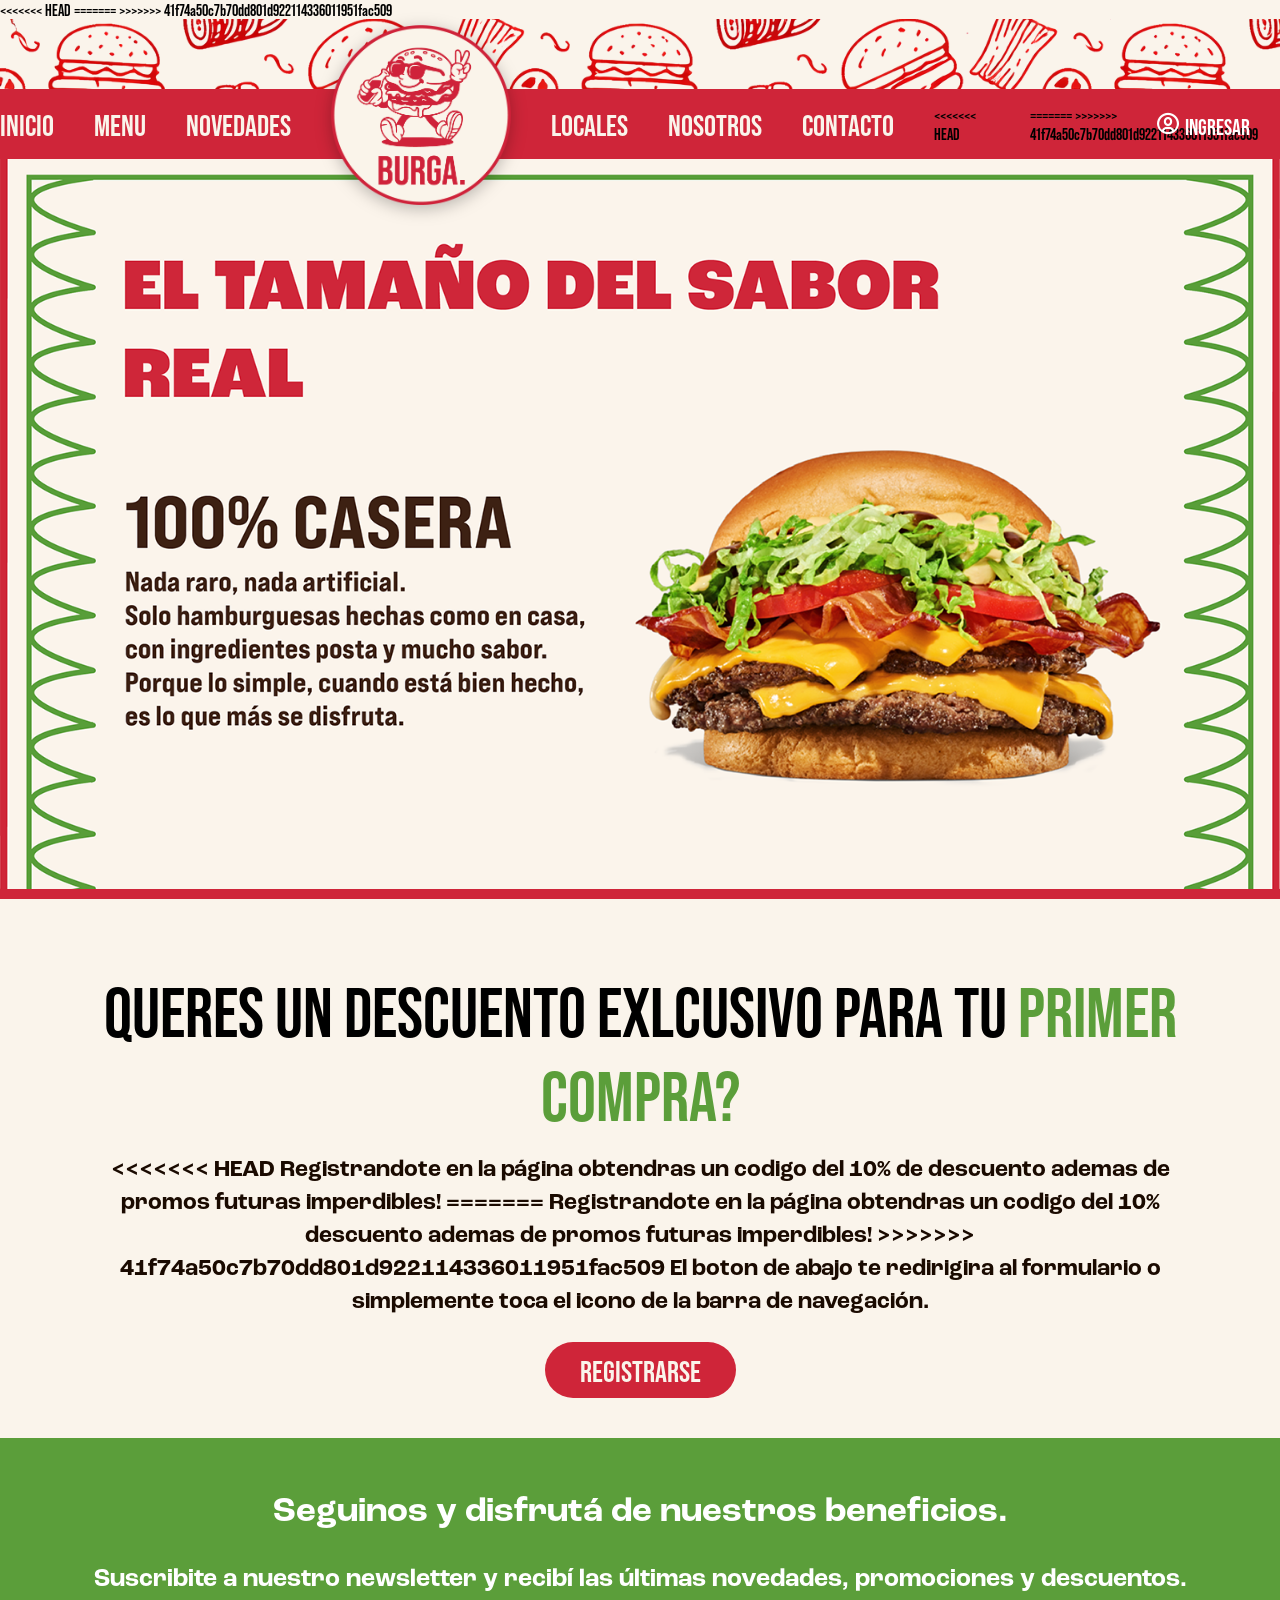
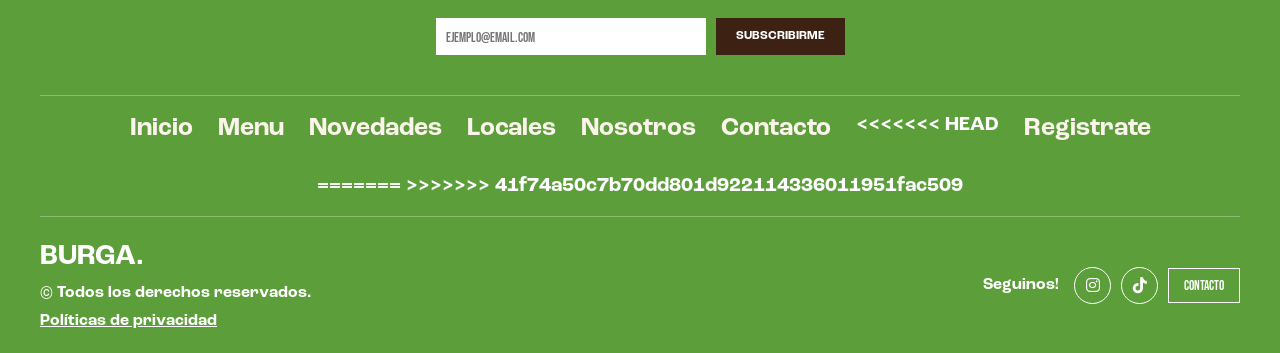
==== commit 75e86f17: "merge" ====
--- a/index.html
+++ b/index.html
@@ -6,7 +6,10 @@
   <meta name="viewport" content="width=device-width, initial-scale=1.0">
   <link rel="icon" type="image/png" sizes="32x32" href="img/logo.png">
   <link rel="stylesheet" href="https://cdnjs.cloudflare.com/ajax/libs/font-awesome/6.5.0/css/all.min.css">
+<<<<<<< HEAD
   <link href="https://unpkg.com/boxicons@2.1.4/css/boxicons.min.css" rel="stylesheet">
+=======
+>>>>>>> 41f74a50c7b70dd801d922114336011951fac509
   <title>BURGA.</title>
 </head>
 <body>
@@ -23,10 +26,13 @@
         <a href="locales.html" class="home">LOCALES</a>
         <a href="nosotros.html" class="home">NOSOTROS</a>
         <a href="contacto.html" class="home">CONTACTO</a>
+<<<<<<< HEAD
         <a href="login.html" class="login-btn">
           <i class="bx bx-user-circle"></i>
           <span>INGRESAR</span>
         </a> 
+=======
+>>>>>>> 41f74a50c7b70dd801d922114336011951fac509
       </nav>
     </div>
   </header>
@@ -42,7 +48,11 @@
       QUERES UN DESCUENTO EXLCUSIVO PARA TU <span style="color: #5b9e3a;">PRIMER COMPRA?</span> 
     </h1>
     <p class="mensajepromocion">
+<<<<<<< HEAD
       Registrandote en la página obtendras un codigo del <span>10% de descuento</span> ademas de promos futuras imperdibles!
+=======
+      Registrandote en la página obtendras un codigo del <span>10% descuento</span> ademas de promos futuras imperdibles!
+>>>>>>> 41f74a50c7b70dd801d922114336011951fac509
       El boton de abajo te redirigira al formulario o simplemente toca el icono de la barra de navegación.
     </p>
     <a href="formulario.html">
@@ -74,7 +84,10 @@
   <li><a href="locales.html" class="botnav">Locales</a></li>
   <li><a href="nosotros.html" class="botnav">Nosotros</a></li>
   <li><a href="contacto.html" class="botnav">Contacto</a></li>
+<<<<<<< HEAD
   <li><a href="formulario.html" class="botnav">Registrate</a></li> 
+=======
+>>>>>>> 41f74a50c7b70dd801d922114336011951fac509
 </ul>
   </div>
 
--- a/styles.css
+++ b/styles.css
@@ -1,3 +1,1259 @@
+@font-face
+{
+    font-family: 'burga';
+    src: url('fonts/font burga.otf') format('truetype')
+}
+
+@font-face {
+    font-family: 'logotipo';
+    src: url('fonts/font logotipo.otf') format('opentype') 
+}
+
+html, body {
+    margin: 0;
+    padding: 0;
+    width: 100%;
+    overflow-x: hidden;
+}
+body{
+    background: #FAF4EB;
+    margin: 0;
+}
+
+.backgroundback{
+    background: url("img/placeholder\ burga.png");
+    background-position: top;
+    background-size: cover;
+    background-repeat: no-repeat;
+    position: sticky;
+    top: 0;
+    left: 0;
+    width: 100%;
+    height: 70px;
+}
+.navhead{
+    display: flex;
+    position: absolute;
+    background-color: #cf2539;
+    height: 70px;
+    width: 100%;
+    align-items: center;           
+    justify-content: center;  
+}
+
+.nav1{
+    display: flex;
+    align-items: center; 
+    justify-content: center;
+    gap: 40px;
+    font-family: 'burga';
+}
+
+.logoarriba img{
+    width: 200px;
+    height: auto;
+
+}
+
+.home{
+
+    font-size: 30px;
+    color: #FAF4EB;
+    text-decoration: none;
+}
+
+.linearoja{
+  margin-top: 0px;
+  background-color: #cf2539;
+  height: 10px;
+  width: 100%;
+  border: none;
+}
+
+.promocion{
+  display: flex;
+  flex-direction: column;
+  align-items: center;
+  text-align: center; 
+  padding: 40px 20px;
+}
+
+.mensajepromocion{
+  color: #1a0a00;
+  margin-top: 4px;
+  font-family: 'logotipo';
+  font-size: 23px;
+  text-align: center;
+  margin-left: 70px;
+  margin-right: 70px;
+}
+
+.titular{
+  margin-top: 20px;
+  font-family: 'burga';
+  font-size: 70px;
+  margin-bottom: 15px;
+}
+
+.btn-registrar{
+  align-content: center;
+  border: #CF2539;
+  border-radius: 50px;
+  background-color: #CF2539;
+  padding: 10px 35px;
+  margin: 0px;
+  cursor: pointer;
+  font-family: 'burga';
+  color: #FAF4EB;
+  font-size: 30px;
+}
+
+.btn-registrar:hover{
+  transform: translateY(-6px);
+  box-shadow: 0 15px 25px rgba(207, 37, 57, 0.2);
+}
+
+.medio img{
+    margin: 0;
+    width: 100%;
+    height: fit-content;
+    margin-top: 40px;
+    display: block;
+}
+h1{
+    text-align: center;
+    font-family: 'burga';
+    font-size: 90px;
+    margin-top: 0%;
+}
+
+p{
+    color: white;
+}
+
+.nav1 a {
+    transition: transform 0.3s ease;
+    display: inline-block;
+}
+
+.nav1 a:hover {
+    transform: scale(1.2);
+}
+
+.footer {
+  background-color: #5b9e3a;
+  color: white;
+  font-family: 'logotipo';
+  padding: 20px 40px;
+}
+
+.localizq{
+  flex: 1;
+  margin-top: 20px;
+}
+
+.localder{
+  flex: 1;
+}
+
+.localder img{
+  border-radius: 50px;
+}
+
+.local img{
+    margin: 0;
+    width: 100%;
+    height: fit-content;
+    display: block;
+    margin-top: 20px;
+}
+
+.local2{
+  font-family: 'logotipo';
+  font-size: 60px;
+  line-height: 44px;
+  align-items: center;
+  position: relative;
+  margin-bottom: 5px;
+  margin-top: 20px;
+}
+
+.subtextolocal {
+  text-align: center;
+  color: #3D2113;
+  font-family: 'burga';
+  font-size: 30px;
+}
+
+.localprimero{
+  padding-top: 48px;
+  padding-left: 108px;
+  padding-right: 68px;
+  display: flex;
+  gap: 40px;
+}
+.localprimero:hover {
+  transform: translateY(-8px);
+  box-shadow: 0 10px 40px rgba(0,0,0,0.1);
+}
+
+.ubicacionlocal a {
+  transition: all 0.3s ease;
+}
+
+.localprimero {
+  display: flex;
+  gap: 40px;
+  padding: 30px 40px;
+  margin: 40px 80px;
+
+  border-radius: 30px;
+
+  background: rgba(255, 255, 255, 0.6);
+  backdrop-filter: blur(10px);
+
+  border: 1px solid rgba(0,0,0,0.05);
+  transition: all 0.3s ease;
+}
+
+.localprimero:hover {
+  transform: translateY(-6px);
+  box-shadow: 0 15px 50px #CF2539;
+}
+
+.localtexto{
+  font-family: 'burga';
+  font-size: 30px;
+  margin-bottom: 0px;
+  padding: 0;
+}
+
+.ubicacionlocal a{
+  color: #3D2113;
+  opacity: 50%;
+  text-decoration: none;
+  font-family: 'burga';
+  font-size: 20px;
+  padding: 0;
+}
+
+.localtexto h2 {
+    margin: 0;
+    padding: 0;
+}
+
+.ubicacionlocal h3 {
+    margin: 0;
+    padding: 0;
+}
+
+.itemslocal{
+  display: flex;
+  gap: 20px;
+  
+}
+
+.itemslocal img{
+  margin-top: 2px;
+  width: 30px;
+  height: 30px;
+}
+
+.itemslocal p{
+  color: #3D2113;
+  font-family: 'burga';
+  font-size: 20px;
+  padding: 0;
+  margin-top: 2px;
+  margin-bottom: 10px;
+}
+
+.ubicacionlocal{
+  margin-top: 0px;
+}
+
+.ubicacionlocal a:hover {
+  opacity: 1;
+  text-decoration: underline;
+}
+
+.bodylocal{
+  background-color: #FAF4EB;
+  padding: 40px 20px ;
+}
+.botonpedirlocal{
+  cursor: pointer;
+  width: 150px;
+  height: 40px;
+  border-radius: 50px;
+  background-color: #F0D9B5;
+  border: none;
+  text-decoration: none;
+  color: #3D2113;
+  font-family: 'burga';
+  font-size: 20px;
+  display: inline-block;
+  text-align: center;
+  line-height: 40px;
+}
+
+  .bodynovedades {
+      max-width: 1200px;
+      margin: 0 auto;
+      padding: 60px 40px;
+    }
+
+    .nota-destacada {
+      display: flex;
+      gap: 40px;
+      background: #fff;
+      border-radius: 16px;
+      overflow: hidden;
+      margin-bottom: 60px;
+      transition: transform 0.25s ease, box-shadow 0.25s ease;
+    }
+
+      .nota-destacada:hover {
+      transform: translateY(-6px);
+      box-shadow: 0 8px 32px rgba(61,33,19,0.13);
+    }
+
+    .notaimgizq {
+      flex: 1.2;
+      margin: 0;
+      padding: 0;
+    }
+
+    .imagennota {
+      width: 100%;
+      display: block;
+    }
+    .destacada-texto {
+      flex: 1;
+      padding: 48px 40px;
+      display: flex;
+      flex-direction: column;
+      justify-content: center;
+    }
+        .destacada-texto h2 {
+      font-family: 'burga';
+      font-size: 42px;
+      color: #1a0a00;
+      margin: 0 0 16px;
+      line-height: 1.1;
+    }
+    .destacada-texto p {
+      font-family: 'logotipo';
+      font-size: 17px;
+      color: #3D2113;
+      margin: 0 0 28px;
+    }
+    .titulonovedad {
+      display: inline-block;
+      background: #cf2539;
+      color: #FAF4EB;
+      font-family: 'burga';
+      font-size: 14px;
+      padding: 4px 14px;
+      border-radius: 50px;
+      margin-bottom: 16px;
+    }
+    
+    .fecha {
+      font-family: 'burga';
+      font-size: 13px;
+      color: #999;
+      letter-spacing: 1px;
+    }
+
+    .grilla-titulo {
+      font-family: 'burga';
+      font-size: 32px;
+      color: #1a0a00;
+      margin: 0 0 28px;
+      padding-bottom: 12px;
+      border-bottom: 3px solid #cf2539;
+      display: inline-block;
+    }
+
+    .cards-grilla {
+      display: grid;
+      grid-template-columns: repeat(3, 1fr);
+      gap: 28px;
+    }
+
+    .card-novedad {
+      background: #fff;
+      border-radius: 14px;
+      overflow: hidden;
+      box-shadow: 0 2px 16px rgba(61,33,19,0.07);
+      display: flex;
+      flex-direction: column;
+      transition: transform 0.25s ease, box-shadow 0.25s ease;
+    }
+    .card-novedad:hover {
+      transform: translateY(-6px);
+      box-shadow: 0 8px 32px rgba(61,33,19,0.13);
+    }
+    .card-img {
+      width: 100%;
+      height: 180px;
+      object-fit: cover;
+      background: #e8d9c4;
+      display: block;
+    }
+    .imagenbloque {
+      width: 100%;
+      height: 180px;
+      background: #e8d9c4;
+      display: flex;
+      align-items: center;
+      justify-content: center;
+    }
+    .card-contenido {
+      padding: 24px 22px 28px;
+      flex: 1;
+      display: flex;
+      flex-direction: column;
+    }
+    .card-contenido h3 {
+      font-family: 'burga';
+      font-size: 22px;
+      color: #1a0a00;
+      margin: 0 0 10px;
+      line-height: 1.2;
+    }
+    .card-contenido p {
+      font-family: 'logotipo';
+      font-size: 15px;
+      color: #3D2113;
+      margin: 0 0 18px;
+      line-height: 1.6;
+      flex: 1;
+    }
+    .card-footer {
+      display: flex;
+      justify-content: space-between;
+      align-items: center;
+      margin-top: auto;
+    }
+
+.footer-newsletter {
+  text-align: center;
+  margin-bottom: 40px;
+}
+
+.footer-newsletter h2 {
+  font-size: 35px;
+  margin-bottom: 10px;
+}
+
+.footer-newsletter p {
+  font-size: 25px;
+  margin-bottom: 20px;
+}
+
+.newsletter-form {
+  display: flex;
+  justify-content: center;
+  gap: 10px;
+}
+
+.newsletter-form input {
+  padding: 10px;
+  width: 250px;
+  border: none;
+  outline: none;
+}
+
+.newsletter-form button {
+  color: white;
+  border: none;
+  padding: 10px 20px;
+  cursor: pointer;
+  background-color: #3D2113;
+  font-family: 'logotipo';
+  font-size: 12px;
+}
+
+
+.footer-nav {
+  border-top: 1px solid rgba(255,255,255,0.3);
+  border-bottom: 1px solid rgba(255,255,255,0.3);
+  padding: 15px 0;
+  margin-bottom: 20px;
+}
+
+.footer-nav ul {
+  display: flex;
+  justify-content: center;
+  flex-wrap: wrap;
+  gap: 25px;
+  list-style: none;
+  padding: 0;
+  margin: 0;
+  font-size: 20px;
+}
+
+
+.footer-bottom {
+  display: flex;
+  justify-content: space-between;
+  flex-wrap: wrap;
+  align-items: center;
+}
+
+.footer-left h3 {
+ font-size: 28px;
+  margin: 0;
+}
+
+.footer-left p {
+  font-size: 16px;
+  margin: 5px 0;
+}
+
+.footer-left a {
+  font-size: 16px;
+  color: white;
+  text-decoration: underline;
+}
+
+.footer-right {
+  display: flex;
+  align-items: center;
+  gap: 15px;
+  
+}
+
+.socials {
+    display: flex;
+    align-items: center;
+    gap: 10px;
+}
+
+.socials a {
+  border: 1px solid white;
+  border-radius: 50%;
+  width: 35px;
+  height: 35px;
+  display: flex;
+  gap: 8px;
+  align-items: center;
+  justify-content: center;
+  text-decoration: none;
+  color: white;
+  font-size: 16px;
+  transition: all 0.3s ease;
+}
+
+
+.botnav{
+
+    font-size: 25px;
+    color: #FAF4EB;
+    text-decoration: none;
+}
+
+.socials a:hover {
+  background: white;
+  color: #CF2539;
+  transform: scale(1.1);
+}
+
+
+.btn-outline {
+  background: transparent;
+  border: 1px solid white;
+  color: white;
+  padding: 8px 15px;
+  cursor: pointer;
+
+  display: flex;
+  align-items: center;
+  height: 35px;
+
+  transition: transform 0.3s ease; 
+}
+
+.btn-outline:hover {
+  transform: scale(1.08);
+}
+
+body {
+  position: relative;
+}
+
+
+.form1 form{
+  width: 100%;              
+  max-width: 400px;        
+  margin-top: 20px;
+}
+
+.form1 input {
+  display: block;
+  width: 100%;              
+  height: 40px;
+  border: 2px solid #CF2539;
+}
+
+.form2 form{
+  width: 100%;              
+  max-width: 400px; 
+
+}
+
+.form2 input {
+  display: block;
+  width: 100%;              
+  height: 80px;
+  margin: 40px 0; 
+  border: 2px solid #CF2539;
+
+}
+
+.papitas img {
+  width: 350px;
+  margin-top: 50px;
+ }
+
+.form1 select {
+  display: block;
+  width: 100%;
+  height: 40px;
+  padding: 10px;
+  max-width: 400px;
+  border: 2px solid #CF2539;
+  font-size: 15px;
+  background: #fff;
+  cursor: pointer;
+
+  color: #8a8a8a
+}
+
+.bodycontacto{
+  display: flex;
+  justify-content: center;
+  align-items: center;
+}
+
+.izq{
+  flex: 1; 
+  display: flex;
+  flex-direction: column;
+  align-items: flex-end; 
+  margin: 0;
+  padding-right: 20px;
+  margin-bottom: 80px;
+}
+
+.der{
+  flex: 1;
+  margin-top: 40px;
+  margin-left: 50px;
+}
+
+
+.enviarinfo{
+  margin-bottom: 50px;
+  display: flex;      
+  justify-content: center; 
+  align-items: center;    
+  width: 100%;            
+}
+
+.enviarinfo button{
+  color: white;
+  border: none;
+  padding: 15px 30px;
+  cursor: pointer;
+  background-color: #3D2113;
+  font-family: 'logotipo';
+  font-size: 16px;
+  border-radius: 50px;
+}
+
+.cajoncontacto{
+  padding: 20px 0px;
+  margin: 40px 80px;
+  border-radius: 30px;
+  background: rgba(255, 255, 255, 0.6);
+  backdrop-filter: blur(10px);
+  box-shadow: 0 10px 50px #3D2113;
+}
+
+    .nosotros-historia {
+      background-color: #FAF4EB;
+      padding: 100px 80px;
+      display: flex;
+      gap: 80px;
+      align-items: center;
+    }
+
+    .historia-texto {
+      flex: 1.1;
+    }
+
+
+
+    .historia-texto .seccion-tag {
+      display: inline-block;
+      background: transparent;
+      border: 2px solid #CF2539;
+      color: #CF2539;
+      font-family: 'burga';
+      font-size: 13px;
+      padding: 4px 16px;
+      border-radius: 50px;
+      letter-spacing: 2px;
+      margin-bottom: 20px;
+    }
+
+    .historia-texto h2 {
+      font-family: 'burga';
+      font-size: 52px;
+      color: #3D2113;
+      margin: 0 0 24px;
+      line-height: 1.05;
+      text-align: left;
+    }
+
+    .historia-texto h2 span {
+      color: #CF2539;
+    }
+
+    .historia-texto p {
+      font-family: 'logotipo';
+      font-size: 17px;
+      color: #5a3a28;
+      line-height: 1.85;
+      margin: 0 0 18px;
+    }
+
+    .historia-imagen {
+      flex: 0.9;
+      position: relative;
+    }
+
+    .historia-imagen-frame {
+      background: #3D2113;
+      border-radius: 30px;
+      overflow: hidden;
+      height: 460px;
+      display: flex;
+      align-items: center;
+      justify-content: center;
+      position: relative;
+    }
+
+    .historia-imagen-frame img {
+      width: 100%;
+      height: 100%;
+      object-fit: cover;
+      border-radius: 30px;
+      display: block;
+    }
+
+    .historia-imagen-frame .img-placeholder {
+      font-family: 'burga';
+      font-size: 90px;
+      color: rgba(250,244,235,0.1);
+      letter-spacing: 4px;
+    }
+
+    .nosotros-valores {
+      background: #3D2113;
+      padding: 100px 80px;
+    }
+
+    .valores-header {
+      text-align: center;
+      margin-bottom: 60px;
+    }
+
+    .valores-header h2 {
+      font-family: 'burga';
+      font-size: 50px;
+      color: #FAF4EB;
+      margin: 0 0 12px;
+      text-align: center;
+    }
+
+    .valores-header p {
+      font-family: 'logotipo';
+      font-size: 18px;
+      color: rgba(250,244,235,0.5);
+      margin: 0;
+    }
+
+    .valores-grid {
+      display: grid;
+      grid-template-columns: repeat(3, 1fr);
+      gap: 24px;
+      max-width: 1100px;
+      margin: 0 auto;
+    }
+
+    .valor-item {
+      background: rgba(255,255,255,0.05);
+      border: 1px solid rgba(255,255,255,0.08);
+      border-radius: 20px;
+      padding: 40px 32px;
+      transition: transform 0.3s ease, background 0.3s ease;
+    }
+
+    .valor-item:hover {
+      transform: translateY(-6px);
+      background: rgba(255,255,255,0.09);
+    }
+
+    .valor-numero {
+      font-family: 'burga';
+      font-size: 48px;
+      color: #CF2539;
+      line-height: 1;
+      margin-bottom: 16px;
+      opacity: 0.8;
+    }
+
+    .valor-item h3 {
+      font-family: 'burga';
+      font-size: 24px;
+      color: #FAF4EB;
+      margin: 0 0 12px;
+      text-align: left;
+    }
+
+    .valor-item p {
+      font-family: 'logotipo';
+      font-size: 15px;
+      color: rgba(250,244,235,0.55);
+      line-height: 1.75;
+      margin: 0;
+    }
+
+    .nosotros-equipo {
+      background: #FAF4EB;
+      padding: 100px 80px;
+    }
+
+    .equipo-header {
+      margin-bottom: 56px;
+    }
+
+    .equipo-header h2 {
+      font-family: 'burga';
+      font-size: 50px;
+      color: #CF2539;
+      margin: 0 0 10px;
+      text-align: left;
+      text-decoration: underline;
+    }
+
+    .equipo-header p {
+      font-family: 'logotipo';
+      font-size: 17px;
+      color: #7a5a48;
+      margin: 0;
+    }
+
+    .equipo-grid {
+      display: grid;
+      grid-template-columns: repeat(3, 1fr);
+      gap: 28px;
+    }
+
+    .miembro-card {
+      background: #fff;
+      border-radius: 20px;
+      overflow: hidden;
+      transition: transform 0.3s ease, box-shadow 0.3s ease;
+    }
+
+    .miembro-card:hover {
+      transform: translateY(-6px);
+      box-shadow: 0 12px 40px rgba(207,37,57,0.15);
+    }
+
+
+    .miembro-info {
+      padding: 24px 24px 15px;
+    }
+
+    .miembro-info h3 {
+      font-family: 'burga';
+      font-size: 25px;
+      color: #3D2113;
+      margin: 0 0 4px;
+      text-align: center;
+    }
+
+
+.local img {
+  width: 100%;
+  display: block;
+  max-height: 320px;
+  object-fit: cover;
+}
+
+
+.menu-filtros-wrapper {
+  background: #3D2113;
+  padding: 0;
+  position: sticky;
+  top: 70px;
+  z-index: 100;
+  border-bottom: 3px solid #CF2539;
+}
+
+.menu-filtros {
+  display: flex;
+  justify-content: center;
+  gap: 0;
+  flex-wrap: wrap;
+}
+
+.filtro-btn {
+  background: transparent;
+  border: none;
+  color: rgba(250, 244, 235, 0.55);
+  font-family: 'burga';
+  font-size: 20px;
+  letter-spacing: 0.08em;
+  padding: 16px 32px;
+  cursor: pointer;
+  border-bottom: 3px solid transparent;
+  text-transform: uppercase;
+  text-decoration: none;
+  display: inline-block;
+  transition: color 0.2s, border-bottom 0.2s;
+}
+
+.filtro-btn:hover {
+  color: #FAF4EB;
+}
+
+.filtro-btn.filtro-activo {
+  color: #FAF4EB;
+  border-bottom: 3px solid #CF2539;
+}
+
+
+.menu-intro {
+  max-width: 800px;
+  margin: 52px auto 0;
+  text-align: center;
+  padding: 0 24px;
+  background: transparent;
+}
+
+.menu-intro p {
+  color: #3D2113;
+  font-family: 'logotipo';
+  font-size: 17px;
+  line-height: 1.85;
+}
+
+.menu-intro strong {
+  color: #CF2539;
+  font-family: 'burga';
+}
+
+
+.menu-seccion {
+  padding: 60px 80px;
+  max-width: 1400px;
+  margin: 0 auto;
+}
+
+.menu-seccion-header {
+  text-align: center;
+  margin-bottom: 48px;
+}
+
+.menu-seccion-header h2 {
+  font-family: 'burga';
+  font-size: 52px;
+  font-weight: 900;
+  color: #3D2113;
+  letter-spacing: 0.08em;
+  margin: 10px 0 16px;
+  text-transform: uppercase;
+}
+
+.menu-linea-tag {
+  display: inline-block;
+  font-family: 'burga';
+  font-size: 14px;
+  letter-spacing: 0.15em;
+  padding: 5px 18px;
+  border-radius: 50px;
+  text-transform: uppercase;
+  margin-bottom: 8px;
+}
+
+
+
+.smash-tag   { background: #CF2539; color: #FAF4EB; }
+.clasica-tag { background: #3D2113; color: #FAF4EB; }
+.urbana-tag  { background: #FAF4EB; color: #3D2113; border: 2px solid #3D2113; }
+.chicken-tag { background: #b85c1a; color: #FAF4EB; }
+
+.linea-separador {
+  width: 48px;
+  height: 3px;
+  background: #CF2539;
+  margin: 0 auto;
+  border-radius: 2px;
+}
+
+
+.menu-grid {
+  display: flex;
+  flex-wrap: wrap;
+  justify-content: center;
+  gap: 28px;
+}
+
+
+.menu-card {
+  background: #fff;
+  border-radius: 20px;
+  overflow: hidden;
+  border: 1px solid rgba(61,33,19,0.08);
+  width: 270px;
+  flex-shrink: 0;
+  transition: transform 0.3s ease, box-shadow 0.3s ease;
+}
+
+.menu-card:hover {
+  transform: translateY(-6px);
+  box-shadow: 0 15px 50px rgba(207, 37, 57, 0.2);
+}
+
+.menu-card-img {
+  position: relative;
+  overflow: hidden;
+  background: #F0D9B5;
+  aspect-ratio: 1 / 1;
+}
+
+.menu-card-img img {
+  width: 100%;
+  height: 100%;
+  object-fit: cover;
+  display: block;
+  transition: transform 0.35s ease;
+}
+
+.menu-card:hover .menu-card-img img {
+  transform: scale(1.05);
+}
+
+.menu-card-info {
+  padding: 20px 18px 22px;
+}
+
+.menu-card-info h3 {
+  font-family: 'burga';
+  font-size: 22px;
+  color: #3D2113;
+  text-transform: uppercase;
+  letter-spacing: 0.04em;
+  margin: 0 0 8px;
+}
+
+.menu-card-info p {
+  font-family: 'logotipo';
+  font-size: 14px;
+  color: #5a3a28;
+  line-height: 1.6;
+  margin: 0 0 12px;
+}
+
+.menu-tag {
+  display: inline-block;
+  font-family: 'burga';
+  font-size: 16px;
+  letter-spacing: 0.1em;
+  color: #CF2539;
+  text-transform: uppercase;
+  border: 1px solid rgba(207,37,57,0.3);
+  padding: 3px 10px;
+  border-radius: 50px;
+  background: rgba(207,37,57,0.06);
+}
+
+.veggie-tag-item {
+  color: #3b6d11;
+  border-color: rgba(59,109,17,0.3);
+  background: rgba(59,109,17,0.06);
+}
+
+
+.menu-seccion:nth-child(even) {
+  background: #F0D9B5;
+  max-width: 100%;
+  padding: 60px 80px;
+}
+
+.menu-seccion:nth-child(even) .menu-card {
+  background: #FAF4EB;
+}
+
+
+.carrito{
+  padding: 20px 60px 1px;
+  font-family: 'burga';
+  font-size: 20px;
+  background: #CF2539;
+}
+
+.carritosection{
+  background: #FAF4EB;
+  padding: 40px 30px;
+  border-radius: 30px;
+  box-shadow: 0 40px 40px rgba(0,0,0,0.1);
+  margin-bottom: 50px;
+  display: none;
+}
+
+.carritogen{
+  display: flex;
+  width: 100%;
+
+  
+}
+
+.carritoizq{
+  flex: 1;
+  font-size: 25px;
+}
+
+.carritoder h2{
+  font-size: 30px;
+  color: #3D2113;
+  margin: 0px;
+  display: inline-block;
+  margin-top: 50px;
+}
+
+.carritoder{
+  flex: 1;
+  display: flex;
+  flex-direction: column;
+  align-items: right;
+  margin:0;
+}
+
+.titulocarrito{
+  font-size: 50px;
+  color: #3D2113;
+  margin: 0 0 28px;
+  padding-bottom: 12px;
+  border-bottom: 3px solid #cf2539;
+  display: inline-block;
+}
+
+.btn-carrito {
+  color: white;
+  border: none;
+  padding: 10px 15px;
+  cursor: pointer;
+  background-color: #3D2113;
+  font-family: 'logotipo';
+  font-size: 12px;
+  border-radius: 50px;
+  width: 20%;
+}
+
+.input-descuento {
+  border-radius: 50px;
+  padding: 5px;
+  width: 150px;
+  border: 2px solid #5b9e3a;
+  font-size: 15px;
+  background: #fff;
+}
+
+.btn-aplicar {
+  cursor: pointer;
+  color: white;
+  border: none;
+  padding: 5px 20px;
+  background-color: #5b9e3a;  
+  font-family: 'logotipo';
+  font-size: 15px;
+  border-radius: 50px;
+  margin-top: 20px;
+}
+
+.btn-finalizar {
+  color: white;
+  border: none;
+  padding: 10px 30px;
+  cursor: pointer;
+  background-color: #CF2539;
+  font-family: 'logotipo';
+  font-size: 16px;
+  border-radius: 50px;
+  margin: 40px auto 0;
+  display: block;
+}
+
+
+.agregarsmash{
+  cursor: pointer;
+  margin-right: 0px;
+  align-items: right;
+  margin-left: 50px;
+  font-family: 'burga';
+  font-size: 20px;
+  color: #5b9e3a;
+  border: 1px solid #5b9e3a;
+  padding: 3px 10px;
+  border-radius: 50px;
+  background: #edf4e7
+}
+
+
+.crispycard{
+    display: flex;
+    justify-content: space-between;
+    align-items: center;
+    margin-top: auto;
+}
+
+.titulodesplegable{
+  margin-top: 15px;
+  color: #FAF4EB;
+  font-size: 45px;
+}
+
+.secdesplegable{
+  display: flex;
+  justify-content: space-between;
+  align-items: center;
+  margin-top: auto;
+  margin-left: 0px;
+}
+
+.secdesplegable .fa-arrow-down {
+  cursor: pointer;
+  transition: transform 0.3s ease;
+  color: #FAF4EB;
+  font-size: 45px;
+  margin-bottom: 10px;
+}
+
+
+.rotate-arrow {
+  transform: rotate(180deg);
+}
+
+
+
 @font-face
 {
     font-family: 'burga';
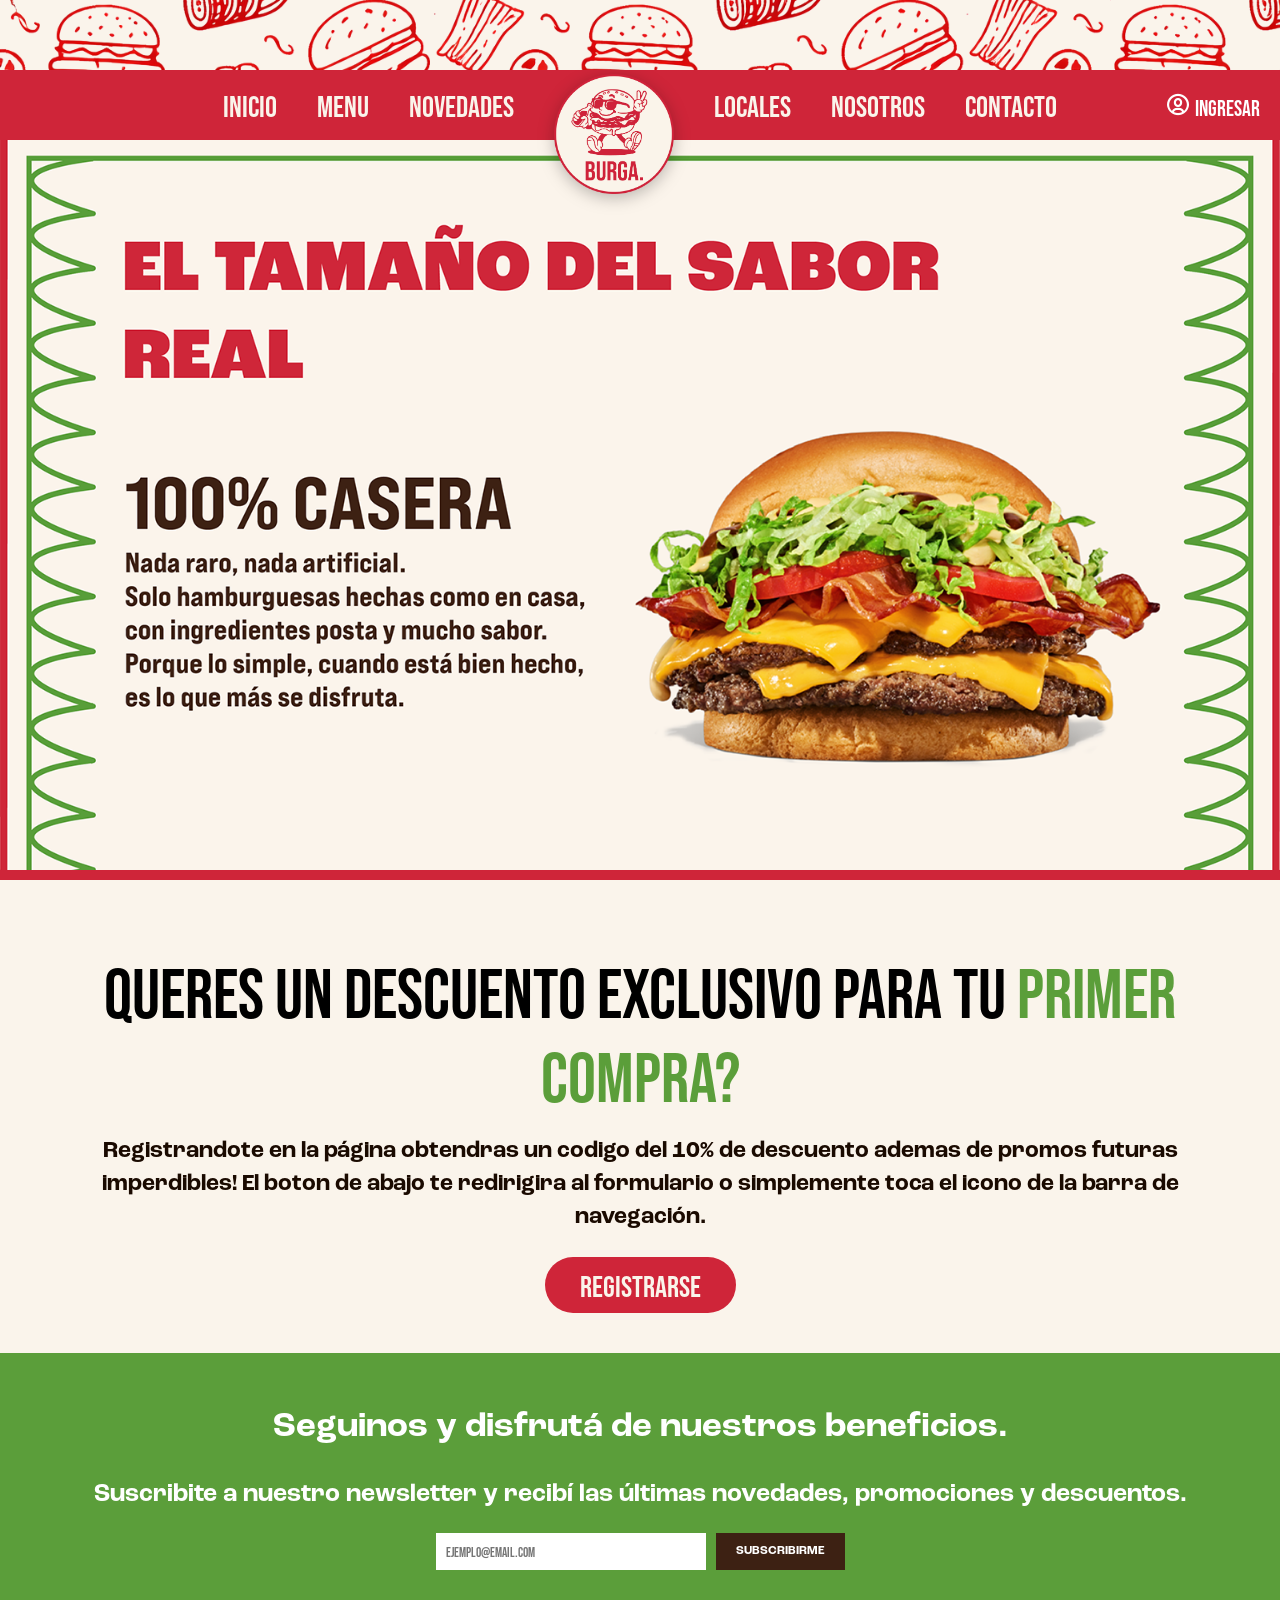
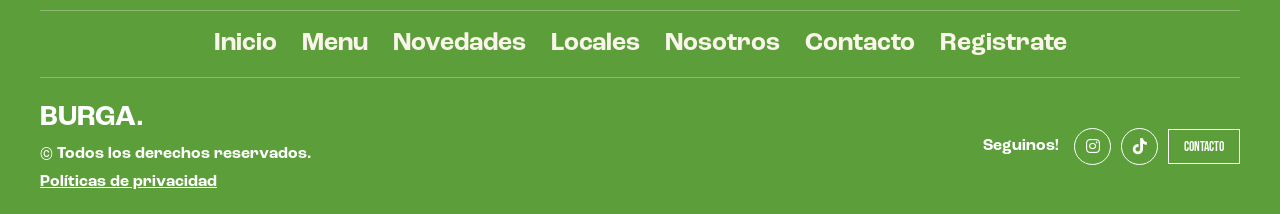
==== commit 4e2cc8e6: "FIX: Arregle los problemas de compatibilidad de merge" ====
--- a/index.html
+++ b/index.html
@@ -6,10 +6,7 @@
   <meta name="viewport" content="width=device-width, initial-scale=1.0">
   <link rel="icon" type="image/png" sizes="32x32" href="img/logo.png">
   <link rel="stylesheet" href="https://cdnjs.cloudflare.com/ajax/libs/font-awesome/6.5.0/css/all.min.css">
-<<<<<<< HEAD
   <link href="https://unpkg.com/boxicons@2.1.4/css/boxicons.min.css" rel="stylesheet">
-=======
->>>>>>> 41f74a50c7b70dd801d922114336011951fac509
   <title>BURGA.</title>
 </head>
 <body>
@@ -17,7 +14,7 @@
     <div class="backgroundback"></div>
     <div class="navhead">
       <nav class="nav1">
-        <a href="index.html" class="home">INICIO</a> 
+        <a href="index.html" class="home">INICIO</a>
         <a href="menu.html" class="home">MENU</a>
         <a href="novedades.html" class="home">NOVEDADES</a>
         <a href="index.html" class="logoarriba">
@@ -26,13 +23,10 @@
         <a href="locales.html" class="home">LOCALES</a>
         <a href="nosotros.html" class="home">NOSOTROS</a>
         <a href="contacto.html" class="home">CONTACTO</a>
-<<<<<<< HEAD
         <a href="login.html" class="login-btn">
           <i class="bx bx-user-circle"></i>
           <span>INGRESAR</span>
-        </a> 
-=======
->>>>>>> 41f74a50c7b70dd801d922114336011951fac509
+        </a>
       </nav>
     </div>
   </header>
@@ -42,77 +36,62 @@
       <img src="img/promo.png" alt="promocion">
     </a>
   </div>
+
   <hr class="linearoja">
+
   <div class="promocion">
     <h1 class="titular">
-      QUERES UN DESCUENTO EXLCUSIVO PARA TU <span style="color: #5b9e3a;">PRIMER COMPRA?</span> 
+      QUERES UN DESCUENTO EXCLUSIVO PARA TU <span style="color: #5b9e3a;">PRIMER COMPRA?</span>
     </h1>
     <p class="mensajepromocion">
-<<<<<<< HEAD
       Registrandote en la página obtendras un codigo del <span>10% de descuento</span> ademas de promos futuras imperdibles!
-=======
-      Registrandote en la página obtendras un codigo del <span>10% descuento</span> ademas de promos futuras imperdibles!
->>>>>>> 41f74a50c7b70dd801d922114336011951fac509
       El boton de abajo te redirigira al formulario o simplemente toca el icono de la barra de navegación.
     </p>
     <a href="formulario.html">
-      <button class="btn-registrar">
-        REGISTRARSE
-      </button>
+      <button class="btn-registrar">REGISTRARSE</button>
     </a>
   </div>
 
   <footer class="footer">
+    <div class="footer-newsletter">
+      <h2>Seguinos y disfrutá de nuestros beneficios.</h2>
+      <p>Suscribite a nuestro newsletter y recibí las últimas novedades, promociones y descuentos.</p>
+      <div class="newsletter-form">
+        <input type="email" id="contacto" placeholder="EJEMPLO@EMAIL.COM">
+        <button onclick="suscribirse()">SUBSCRIBIRME</button>
+      </div>
+    </div>
+    <div class="footer-nav">
+      <ul>
+        <li><a href="index.html" class="botnav">Inicio</a></li>
+        <li><a href="menu.html" class="botnav">Menu</a></li>
+        <li><a href="novedades.html" class="botnav">Novedades</a></li>
+        <li><a href="locales.html" class="botnav">Locales</a></li>
+        <li><a href="nosotros.html" class="botnav">Nosotros</a></li>
+        <li><a href="contacto.html" class="botnav">Contacto</a></li>
+        <li><a href="formulario.html" class="botnav">Registrate</a></li>
+      </ul>
+    </div>
+    <div class="footer-bottom">
+      <div class="footer-left">
+        <h3>BURGA.</h3>
+        <p>© Todos los derechos reservados.</p>
+        <a href="#">Políticas de privacidad</a>
+      </div>
+      <div class="footer-right">
+        <span class="seguinos">Seguinos!</span>
+        <div class="socials">
+          <a href="https://www.instagram.com/burgaa.oficial" target="_blank">
+            <i class="fab fa-instagram"></i>
+          </a>
+          <a href="#Tik Tok"><i class="fab fa-tiktok"></i></a>
+          <button class="btn-outline">CONTACTO</button>
+        </div>
+      </div>
+    </div>
+  </footer>
 
-  <div class="footer-newsletter">
-    <h2>Seguinos y disfrutá de nuestros beneficios.</h2>
-    <p>Suscribite a nuestro newsletter y recibí las últimas novedades, promociones y descuentos.</p>
-
-    <div class="newsletter-form">
-      <input type="email" id="contacto" placeholder="EJEMPLO@EMAIL.COM">
-      <button onclick="suscribirse()">SUBSCRIBIRME</button>
-    <script src="script.js"></script>
-    </div>
-  </div>
-
-  
-  <div class="footer-nav">
-<ul>
-  <li><a href="index.html" class="botnav">Inicio</a></li>
-  <li><a href="menu.html" class="botnav">Menu</a></li>
-  <li><a href="novedades.html" class="botnav">Novedades</a></li>
-  <li><a href="locales.html" class="botnav">Locales</a></li>
-  <li><a href="nosotros.html" class="botnav">Nosotros</a></li>
-  <li><a href="contacto.html" class="botnav">Contacto</a></li>
-<<<<<<< HEAD
-  <li><a href="formulario.html" class="botnav">Registrate</a></li> 
-=======
->>>>>>> 41f74a50c7b70dd801d922114336011951fac509
-</ul>
-  </div>
-
-
-  <div class="footer-bottom">
-    <div class="footer-left">
-      <h3>BURGA.</h3>
-      <p>© Todos los derechos reservados.</p>
-      <a href="#">Políticas de privacidad</a>
-    </div>
-
-  <div class="footer-right">
-
-  <span class="seguinos">Seguinos!</span>
-
-  <div class="socials">
-    <a href="https://www.instagram.com/burgaa.oficial" target="_blank">
-  <i class="fab fa-instagram"></i>
-    </a>
-    <a href="#Tik Tok"><i class="fab fa-tiktok"></i></a>
-    <button class="btn-outline">CONTACTO</button>
-  </div>
-  </div>
-
-</footer>
-
+  <script src="https://code.jquery.com/jquery-3.7.1.min.js"></script>
+  <script src="script.js"></script>
 </body>
-</html>
+</html>
--- a/styles.css
+++ b/styles.css
@@ -1,4703 +1,1783 @@
-@font-face
-{
-    font-family: 'burga';
-    src: url('fonts/font burga.otf') format('truetype')
-}
-
-@font-face {
-    font-family: 'logotipo';
-    src: url('fonts/font logotipo.otf') format('opentype') 
-}
-
-html, body {
-    margin: 0;
-    padding: 0;
-    width: 100%;
-    overflow-x: hidden;
-}
-body{
-    background: #FAF4EB;
-    margin: 0;
-}
-
-.backgroundback{
-    background: url("img/placeholder\ burga.png");
-    background-position: top;
-    background-size: cover;
-    background-repeat: no-repeat;
-    position: sticky;
-    top: 0;
-    left: 0;
-    width: 100%;
-    height: 70px;
-}
-.navhead{
-    display: flex;
-    position: absolute;
-    background-color: #cf2539;
-    height: 70px;
-    width: 100%;
-    align-items: center;           
-    justify-content: center;  
-}
-
-.nav1{
-    display: flex;
-    align-items: center; 
-    justify-content: center;
-    gap: 40px;
-    font-family: 'burga';
-}
-
-.logoarriba img{
-    width: 200px;
-    height: auto;
-
-}
-
-.home{
-
-    font-size: 30px;
-    color: #FAF4EB;
-    text-decoration: none;
-}
-
-.linearoja{
-  margin-top: 0px;
-  background-color: #cf2539;
-  height: 10px;
-  width: 100%;
-  border: none;
-}
-
-.promocion{
-  display: flex;
-  flex-direction: column;
-  align-items: center;
-  text-align: center; 
-  padding: 40px 20px;
-}
-
-.mensajepromocion{
-  color: #1a0a00;
-  margin-top: 4px;
-  font-family: 'logotipo';
-  font-size: 23px;
-  text-align: center;
-  margin-left: 70px;
-  margin-right: 70px;
-}
-
-.titular{
-  margin-top: 20px;
-  font-family: 'burga';
-  font-size: 70px;
-  margin-bottom: 15px;
-}
-
-.btn-registrar{
-  align-content: center;
-  border: #CF2539;
-  border-radius: 50px;
-  background-color: #CF2539;
-  padding: 10px 35px;
-  margin: 0px;
-  cursor: pointer;
-  font-family: 'burga';
-  color: #FAF4EB;
-  font-size: 30px;
-}
-
-.btn-registrar:hover{
-  transform: translateY(-6px);
-  box-shadow: 0 15px 25px rgba(207, 37, 57, 0.2);
-}
-
-.medio img{
-    margin: 0;
-    width: 100%;
-    height: fit-content;
-    margin-top: 40px;
-    display: block;
-}
-h1{
-    text-align: center;
-    font-family: 'burga';
-    font-size: 90px;
-    margin-top: 0%;
-}
-
-p{
-    color: white;
-}
-
-.nav1 a {
-    transition: transform 0.3s ease;
-    display: inline-block;
-}
-
-.nav1 a:hover {
-    transform: scale(1.2);
-}
-
-.footer {
-  background-color: #5b9e3a;
-  color: white;
-  font-family: 'logotipo';
-  padding: 20px 40px;
-}
-
-.localizq{
-  flex: 1;
-  margin-top: 20px;
-}
-
-.localder{
-  flex: 1;
-}
-
-.localder img{
-  border-radius: 50px;
-}
-
-.local img{
-    margin: 0;
-    width: 100%;
-    height: fit-content;
-    display: block;
-    margin-top: 20px;
-}
-
-.local2{
-  font-family: 'logotipo';
-  font-size: 60px;
-  line-height: 44px;
-  align-items: center;
-  position: relative;
-  margin-bottom: 5px;
-  margin-top: 20px;
-}
-
-.subtextolocal {
-  text-align: center;
-  color: #3D2113;
-  font-family: 'burga';
-  font-size: 30px;
-}
-
-.localprimero{
-  padding-top: 48px;
-  padding-left: 108px;
-  padding-right: 68px;
-  display: flex;
-  gap: 40px;
-}
-.localprimero:hover {
-  transform: translateY(-8px);
-  box-shadow: 0 10px 40px rgba(0,0,0,0.1);
-}
-
-.ubicacionlocal a {
-  transition: all 0.3s ease;
-}
-
-.localprimero {
-  display: flex;
-  gap: 40px;
-  padding: 30px 40px;
-  margin: 40px 80px;
-
-  border-radius: 30px;
-
-  background: rgba(255, 255, 255, 0.6);
-  backdrop-filter: blur(10px);
-
-  border: 1px solid rgba(0,0,0,0.05);
-  transition: all 0.3s ease;
-}
-
-.localprimero:hover {
-  transform: translateY(-6px);
-  box-shadow: 0 15px 50px #CF2539;
-}
-
-.localtexto{
-  font-family: 'burga';
-  font-size: 30px;
-  margin-bottom: 0px;
-  padding: 0;
-}
-
-.ubicacionlocal a{
-  color: #3D2113;
-  opacity: 50%;
-  text-decoration: none;
-  font-family: 'burga';
-  font-size: 20px;
-  padding: 0;
-}
-
-.localtexto h2 {
-    margin: 0;
-    padding: 0;
-}
-
-.ubicacionlocal h3 {
-    margin: 0;
-    padding: 0;
-}
-
-.itemslocal{
-  display: flex;
-  gap: 20px;
-  
-}
-
-.itemslocal img{
-  margin-top: 2px;
-  width: 30px;
-  height: 30px;
-}
-
-.itemslocal p{
-  color: #3D2113;
-  font-family: 'burga';
-  font-size: 20px;
-  padding: 0;
-  margin-top: 2px;
-  margin-bottom: 10px;
-}
-
-.ubicacionlocal{
-  margin-top: 0px;
-}
-
-.ubicacionlocal a:hover {
-  opacity: 1;
-  text-decoration: underline;
-}
-
-.bodylocal{
-  background-color: #FAF4EB;
-  padding: 40px 20px ;
-}
-.botonpedirlocal{
-  cursor: pointer;
-  width: 150px;
-  height: 40px;
-  border-radius: 50px;
-  background-color: #F0D9B5;
-  border: none;
-  text-decoration: none;
-  color: #3D2113;
-  font-family: 'burga';
-  font-size: 20px;
-  display: inline-block;
-  text-align: center;
-  line-height: 40px;
-}
-
-  .bodynovedades {
-      max-width: 1200px;
-      margin: 0 auto;
-      padding: 60px 40px;
-    }
-
-    .nota-destacada {
-      display: flex;
-      gap: 40px;
-      background: #fff;
-      border-radius: 16px;
-      overflow: hidden;
-      margin-bottom: 60px;
-      transition: transform 0.25s ease, box-shadow 0.25s ease;
-    }
-
-      .nota-destacada:hover {
-      transform: translateY(-6px);
-      box-shadow: 0 8px 32px rgba(61,33,19,0.13);
-    }
-
-    .notaimgizq {
-      flex: 1.2;
-      margin: 0;
-      padding: 0;
-    }
-
-    .imagennota {
-      width: 100%;
-      display: block;
-    }
-    .destacada-texto {
-      flex: 1;
-      padding: 48px 40px;
-      display: flex;
-      flex-direction: column;
-      justify-content: center;
-    }
-        .destacada-texto h2 {
-      font-family: 'burga';
-      font-size: 42px;
-      color: #1a0a00;
-      margin: 0 0 16px;
-      line-height: 1.1;
-    }
-    .destacada-texto p {
-      font-family: 'logotipo';
-      font-size: 17px;
-      color: #3D2113;
-      margin: 0 0 28px;
-    }
-    .titulonovedad {
-      display: inline-block;
-      background: #cf2539;
-      color: #FAF4EB;
-      font-family: 'burga';
-      font-size: 14px;
-      padding: 4px 14px;
-      border-radius: 50px;
-      margin-bottom: 16px;
-    }
-    
-    .fecha {
-      font-family: 'burga';
-      font-size: 13px;
-      color: #999;
-      letter-spacing: 1px;
-    }
-
-    .grilla-titulo {
-      font-family: 'burga';
-      font-size: 32px;
-      color: #1a0a00;
-      margin: 0 0 28px;
-      padding-bottom: 12px;
-      border-bottom: 3px solid #cf2539;
-      display: inline-block;
-    }
-
-    .cards-grilla {
-      display: grid;
-      grid-template-columns: repeat(3, 1fr);
-      gap: 28px;
-    }
-
-    .card-novedad {
-      background: #fff;
-      border-radius: 14px;
-      overflow: hidden;
-      box-shadow: 0 2px 16px rgba(61,33,19,0.07);
-      display: flex;
-      flex-direction: column;
-      transition: transform 0.25s ease, box-shadow 0.25s ease;
-    }
-    .card-novedad:hover {
-      transform: translateY(-6px);
-      box-shadow: 0 8px 32px rgba(61,33,19,0.13);
-    }
-    .card-img {
-      width: 100%;
-      height: 180px;
-      object-fit: cover;
-      background: #e8d9c4;
-      display: block;
-    }
-    .imagenbloque {
-      width: 100%;
-      height: 180px;
-      background: #e8d9c4;
-      display: flex;
-      align-items: center;
-      justify-content: center;
-    }
-    .card-contenido {
-      padding: 24px 22px 28px;
-      flex: 1;
-      display: flex;
-      flex-direction: column;
-    }
-    .card-contenido h3 {
-      font-family: 'burga';
-      font-size: 22px;
-      color: #1a0a00;
-      margin: 0 0 10px;
-      line-height: 1.2;
-    }
-    .card-contenido p {
-      font-family: 'logotipo';
-      font-size: 15px;
-      color: #3D2113;
-      margin: 0 0 18px;
-      line-height: 1.6;
-      flex: 1;
-    }
-    .card-footer {
-      display: flex;
-      justify-content: space-between;
-      align-items: center;
-      margin-top: auto;
-    }
-
-.footer-newsletter {
-  text-align: center;
-  margin-bottom: 40px;
-}
-
-.footer-newsletter h2 {
-  font-size: 35px;
-  margin-bottom: 10px;
-}
-
-.footer-newsletter p {
-  font-size: 25px;
-  margin-bottom: 20px;
-}
-
-.newsletter-form {
-  display: flex;
-  justify-content: center;
-  gap: 10px;
-}
-
-.newsletter-form input {
-  padding: 10px;
-  width: 250px;
-  border: none;
-  outline: none;
-}
-
-.newsletter-form button {
-  color: white;
-  border: none;
-  padding: 10px 20px;
-  cursor: pointer;
-  background-color: #3D2113;
-  font-family: 'logotipo';
-  font-size: 12px;
-}
-
-
-.footer-nav {
-  border-top: 1px solid rgba(255,255,255,0.3);
-  border-bottom: 1px solid rgba(255,255,255,0.3);
-  padding: 15px 0;
-  margin-bottom: 20px;
-}
-
-.footer-nav ul {
-  display: flex;
-  justify-content: center;
-  flex-wrap: wrap;
-  gap: 25px;
-  list-style: none;
-  padding: 0;
-  margin: 0;
-  font-size: 20px;
-}
-
-
-.footer-bottom {
-  display: flex;
-  justify-content: space-between;
-  flex-wrap: wrap;
-  align-items: center;
-}
-
-.footer-left h3 {
- font-size: 28px;
-  margin: 0;
-}
-
-.footer-left p {
-  font-size: 16px;
-  margin: 5px 0;
-}
-
-.footer-left a {
-  font-size: 16px;
-  color: white;
-  text-decoration: underline;
-}
-
-.footer-right {
-  display: flex;
-  align-items: center;
-  gap: 15px;
-  
-}
-
-.socials {
-    display: flex;
-    align-items: center;
-    gap: 10px;
-}
-
-.socials a {
-  border: 1px solid white;
-  border-radius: 50%;
-  width: 35px;
-  height: 35px;
-  display: flex;
-  gap: 8px;
-  align-items: center;
-  justify-content: center;
-  text-decoration: none;
-  color: white;
-  font-size: 16px;
-  transition: all 0.3s ease;
-}
-
-
-.botnav{
-
-    font-size: 25px;
-    color: #FAF4EB;
-    text-decoration: none;
-}
-
-.socials a:hover {
-  background: white;
-  color: #CF2539;
-  transform: scale(1.1);
-}
-
-
-.btn-outline {
-  background: transparent;
-  border: 1px solid white;
-  color: white;
-  padding: 8px 15px;
-  cursor: pointer;
-
-  display: flex;
-  align-items: center;
-  height: 35px;
-
-  transition: transform 0.3s ease; 
-}
-
-.btn-outline:hover {
-  transform: scale(1.08);
-}
-
-body {
-  position: relative;
-}
-
-
-.form1 form{
-  width: 100%;              
-  max-width: 400px;        
-  margin-top: 20px;
-}
-
-.form1 input {
-  display: block;
-  width: 100%;              
-  height: 40px;
-  border: 2px solid #CF2539;
-}
-
-.form2 form{
-  width: 100%;              
-  max-width: 400px; 
-
-}
-
-.form2 input {
-  display: block;
-  width: 100%;              
-  height: 80px;
-  margin: 40px 0; 
-  border: 2px solid #CF2539;
-
-}
-
-.papitas img {
-  width: 350px;
-  margin-top: 50px;
- }
-
-.form1 select {
-  display: block;
-  width: 100%;
-  height: 40px;
-  padding: 10px;
-  max-width: 400px;
-  border: 2px solid #CF2539;
-  font-size: 15px;
-  background: #fff;
-  cursor: pointer;
-
-  color: #8a8a8a
-}
-
-.bodycontacto{
-  display: flex;
-  justify-content: center;
-  align-items: center;
-}
-
-.izq{
-  flex: 1; 
-  display: flex;
-  flex-direction: column;
-  align-items: flex-end; 
-  margin: 0;
-  padding-right: 20px;
-  margin-bottom: 80px;
-}
-
-.der{
-  flex: 1;
-  margin-top: 40px;
-  margin-left: 50px;
-}
-
-
-.enviarinfo{
-  margin-bottom: 50px;
-  display: flex;      
-  justify-content: center; 
-  align-items: center;    
-  width: 100%;            
-}
-
-.enviarinfo button{
-  color: white;
-  border: none;
-  padding: 15px 30px;
-  cursor: pointer;
-  background-color: #3D2113;
-  font-family: 'logotipo';
-  font-size: 16px;
-  border-radius: 50px;
-}
-
-.cajoncontacto{
-  padding: 20px 0px;
-  margin: 40px 80px;
-  border-radius: 30px;
-  background: rgba(255, 255, 255, 0.6);
-  backdrop-filter: blur(10px);
-  box-shadow: 0 10px 50px #3D2113;
-}
-
-    .nosotros-historia {
-      background-color: #FAF4EB;
-      padding: 100px 80px;
-      display: flex;
-      gap: 80px;
-      align-items: center;
-    }
-
-    .historia-texto {
-      flex: 1.1;
-    }
-
-
-
-    .historia-texto .seccion-tag {
-      display: inline-block;
-      background: transparent;
-      border: 2px solid #CF2539;
-      color: #CF2539;
-      font-family: 'burga';
-      font-size: 13px;
-      padding: 4px 16px;
-      border-radius: 50px;
-      letter-spacing: 2px;
-      margin-bottom: 20px;
-    }
-
-    .historia-texto h2 {
-      font-family: 'burga';
-      font-size: 52px;
-      color: #3D2113;
-      margin: 0 0 24px;
-      line-height: 1.05;
-      text-align: left;
-    }
-
-    .historia-texto h2 span {
-      color: #CF2539;
-    }
-
-    .historia-texto p {
-      font-family: 'logotipo';
-      font-size: 17px;
-      color: #5a3a28;
-      line-height: 1.85;
-      margin: 0 0 18px;
-    }
-
-    .historia-imagen {
-      flex: 0.9;
-      position: relative;
-    }
-
-    .historia-imagen-frame {
-      background: #3D2113;
-      border-radius: 30px;
-      overflow: hidden;
-      height: 460px;
-      display: flex;
-      align-items: center;
-      justify-content: center;
-      position: relative;
-    }
-
-    .historia-imagen-frame img {
-      width: 100%;
-      height: 100%;
-      object-fit: cover;
-      border-radius: 30px;
-      display: block;
-    }
-
-    .historia-imagen-frame .img-placeholder {
-      font-family: 'burga';
-      font-size: 90px;
-      color: rgba(250,244,235,0.1);
-      letter-spacing: 4px;
-    }
-
-    .nosotros-valores {
-      background: #3D2113;
-      padding: 100px 80px;
-    }
-
-    .valores-header {
-      text-align: center;
-      margin-bottom: 60px;
-    }
-
-    .valores-header h2 {
-      font-family: 'burga';
-      font-size: 50px;
-      color: #FAF4EB;
-      margin: 0 0 12px;
-      text-align: center;
-    }
-
-    .valores-header p {
-      font-family: 'logotipo';
-      font-size: 18px;
-      color: rgba(250,244,235,0.5);
-      margin: 0;
-    }
-
-    .valores-grid {
-      display: grid;
-      grid-template-columns: repeat(3, 1fr);
-      gap: 24px;
-      max-width: 1100px;
-      margin: 0 auto;
-    }
-
-    .valor-item {
-      background: rgba(255,255,255,0.05);
-      border: 1px solid rgba(255,255,255,0.08);
-      border-radius: 20px;
-      padding: 40px 32px;
-      transition: transform 0.3s ease, background 0.3s ease;
-    }
-
-    .valor-item:hover {
-      transform: translateY(-6px);
-      background: rgba(255,255,255,0.09);
-    }
-
-    .valor-numero {
-      font-family: 'burga';
-      font-size: 48px;
-      color: #CF2539;
-      line-height: 1;
-      margin-bottom: 16px;
-      opacity: 0.8;
-    }
-
-    .valor-item h3 {
-      font-family: 'burga';
-      font-size: 24px;
-      color: #FAF4EB;
-      margin: 0 0 12px;
-      text-align: left;
-    }
-
-    .valor-item p {
-      font-family: 'logotipo';
-      font-size: 15px;
-      color: rgba(250,244,235,0.55);
-      line-height: 1.75;
-      margin: 0;
-    }
-
-    .nosotros-equipo {
-      background: #FAF4EB;
-      padding: 100px 80px;
-    }
-
-    .equipo-header {
-      margin-bottom: 56px;
-    }
-
-    .equipo-header h2 {
-      font-family: 'burga';
-      font-size: 50px;
-      color: #CF2539;
-      margin: 0 0 10px;
-      text-align: left;
-      text-decoration: underline;
-    }
-
-    .equipo-header p {
-      font-family: 'logotipo';
-      font-size: 17px;
-      color: #7a5a48;
-      margin: 0;
-    }
-
-    .equipo-grid {
-      display: grid;
-      grid-template-columns: repeat(3, 1fr);
-      gap: 28px;
-    }
-
-    .miembro-card {
-      background: #fff;
-      border-radius: 20px;
-      overflow: hidden;
-      transition: transform 0.3s ease, box-shadow 0.3s ease;
-    }
-
-    .miembro-card:hover {
-      transform: translateY(-6px);
-      box-shadow: 0 12px 40px rgba(207,37,57,0.15);
-    }
-
-
-    .miembro-info {
-      padding: 24px 24px 15px;
-    }
-
-    .miembro-info h3 {
-      font-family: 'burga';
-      font-size: 25px;
-      color: #3D2113;
-      margin: 0 0 4px;
-      text-align: center;
-    }
-
-
-.local img {
-  width: 100%;
-  display: block;
-  max-height: 320px;
-  object-fit: cover;
-}
-
-
-.menu-filtros-wrapper {
-  background: #3D2113;
-  padding: 0;
-  position: sticky;
-  top: 70px;
-  z-index: 100;
-  border-bottom: 3px solid #CF2539;
-}
-
-.menu-filtros {
-  display: flex;
-  justify-content: center;
-  gap: 0;
-  flex-wrap: wrap;
-}
-
-.filtro-btn {
-  background: transparent;
-  border: none;
-  color: rgba(250, 244, 235, 0.55);
-  font-family: 'burga';
-  font-size: 20px;
-  letter-spacing: 0.08em;
-  padding: 16px 32px;
-  cursor: pointer;
-  border-bottom: 3px solid transparent;
-  text-transform: uppercase;
-  text-decoration: none;
-  display: inline-block;
-  transition: color 0.2s, border-bottom 0.2s;
-}
-
-.filtro-btn:hover {
-  color: #FAF4EB;
-}
-
-.filtro-btn.filtro-activo {
-  color: #FAF4EB;
-  border-bottom: 3px solid #CF2539;
-}
-
-
-.menu-intro {
-  max-width: 800px;
-  margin: 52px auto 0;
-  text-align: center;
-  padding: 0 24px;
-  background: transparent;
-}
-
-.menu-intro p {
-  color: #3D2113;
-  font-family: 'logotipo';
-  font-size: 17px;
-  line-height: 1.85;
-}
-
-.menu-intro strong {
-  color: #CF2539;
-  font-family: 'burga';
-}
-
-
-.menu-seccion {
-  padding: 60px 80px;
-  max-width: 1400px;
-  margin: 0 auto;
-}
-
-.menu-seccion-header {
-  text-align: center;
-  margin-bottom: 48px;
-}
-
-.menu-seccion-header h2 {
-  font-family: 'burga';
-  font-size: 52px;
-  font-weight: 900;
-  color: #3D2113;
-  letter-spacing: 0.08em;
-  margin: 10px 0 16px;
-  text-transform: uppercase;
-}
-
-.menu-linea-tag {
-  display: inline-block;
-  font-family: 'burga';
-  font-size: 14px;
-  letter-spacing: 0.15em;
-  padding: 5px 18px;
-  border-radius: 50px;
-  text-transform: uppercase;
-  margin-bottom: 8px;
-}
-
-
-
-.smash-tag   { background: #CF2539; color: #FAF4EB; }
-.clasica-tag { background: #3D2113; color: #FAF4EB; }
-.urbana-tag  { background: #FAF4EB; color: #3D2113; border: 2px solid #3D2113; }
-.chicken-tag { background: #b85c1a; color: #FAF4EB; }
-
-.linea-separador {
-  width: 48px;
-  height: 3px;
-  background: #CF2539;
-  margin: 0 auto;
-  border-radius: 2px;
-}
-
-
-.menu-grid {
-  display: flex;
-  flex-wrap: wrap;
-  justify-content: center;
-  gap: 28px;
-}
-
-
-.menu-card {
-  background: #fff;
-  border-radius: 20px;
-  overflow: hidden;
-  border: 1px solid rgba(61,33,19,0.08);
-  width: 270px;
-  flex-shrink: 0;
-  transition: transform 0.3s ease, box-shadow 0.3s ease;
-}
-
-.menu-card:hover {
-  transform: translateY(-6px);
-  box-shadow: 0 15px 50px rgba(207, 37, 57, 0.2);
-}
-
-.menu-card-img {
-  position: relative;
-  overflow: hidden;
-  background: #F0D9B5;
-  aspect-ratio: 1 / 1;
-}
-
-.menu-card-img img {
-  width: 100%;
-  height: 100%;
-  object-fit: cover;
-  display: block;
-  transition: transform 0.35s ease;
-}
-
-.menu-card:hover .menu-card-img img {
-  transform: scale(1.05);
-}
-
-.menu-card-info {
-  padding: 20px 18px 22px;
-}
-
-.menu-card-info h3 {
-  font-family: 'burga';
-  font-size: 22px;
-  color: #3D2113;
-  text-transform: uppercase;
-  letter-spacing: 0.04em;
-  margin: 0 0 8px;
-}
-
-.menu-card-info p {
-  font-family: 'logotipo';
-  font-size: 14px;
-  color: #5a3a28;
-  line-height: 1.6;
-  margin: 0 0 12px;
-}
-
-.menu-tag {
-  display: inline-block;
-  font-family: 'burga';
-  font-size: 16px;
-  letter-spacing: 0.1em;
-  color: #CF2539;
-  text-transform: uppercase;
-  border: 1px solid rgba(207,37,57,0.3);
-  padding: 3px 10px;
-  border-radius: 50px;
-  background: rgba(207,37,57,0.06);
-}
-
-.veggie-tag-item {
-  color: #3b6d11;
-  border-color: rgba(59,109,17,0.3);
-  background: rgba(59,109,17,0.06);
-}
-
-
-.menu-seccion:nth-child(even) {
-  background: #F0D9B5;
-  max-width: 100%;
-  padding: 60px 80px;
-}
-
-.menu-seccion:nth-child(even) .menu-card {
-  background: #FAF4EB;
-}
-
-
-.carrito{
-  padding: 20px 60px 1px;
-  font-family: 'burga';
-  font-size: 20px;
-  background: #CF2539;
-}
-
-.carritosection{
-  background: #FAF4EB;
-  padding: 40px 30px;
-  border-radius: 30px;
-  box-shadow: 0 40px 40px rgba(0,0,0,0.1);
-  margin-bottom: 50px;
-  display: none;
-}
-
-.carritogen{
-  display: flex;
-  width: 100%;
-
-  
-}
-
-.carritoizq{
-  flex: 1;
-  font-size: 25px;
-}
-
-.carritoder h2{
-  font-size: 30px;
-  color: #3D2113;
-  margin: 0px;
-  display: inline-block;
-  margin-top: 50px;
-}
-
-.carritoder{
-  flex: 1;
-  display: flex;
-  flex-direction: column;
-  align-items: right;
-  margin:0;
-}
-
-.titulocarrito{
-  font-size: 50px;
-  color: #3D2113;
-  margin: 0 0 28px;
-  padding-bottom: 12px;
-  border-bottom: 3px solid #cf2539;
-  display: inline-block;
-}
-
-.btn-carrito {
-  color: white;
-  border: none;
-  padding: 10px 15px;
-  cursor: pointer;
-  background-color: #3D2113;
-  font-family: 'logotipo';
-  font-size: 12px;
-  border-radius: 50px;
-  width: 20%;
-}
-
-.input-descuento {
-  border-radius: 50px;
-  padding: 5px;
-  width: 150px;
-  border: 2px solid #5b9e3a;
-  font-size: 15px;
-  background: #fff;
-}
-
-.btn-aplicar {
-  cursor: pointer;
-  color: white;
-  border: none;
-  padding: 5px 20px;
-  background-color: #5b9e3a;  
-  font-family: 'logotipo';
-  font-size: 15px;
-  border-radius: 50px;
-  margin-top: 20px;
-}
-
-.btn-finalizar {
-  color: white;
-  border: none;
-  padding: 10px 30px;
-  cursor: pointer;
-  background-color: #CF2539;
-  font-family: 'logotipo';
-  font-size: 16px;
-  border-radius: 50px;
-  margin: 40px auto 0;
-  display: block;
-}
-
-
-.agregarsmash{
-  cursor: pointer;
-  margin-right: 0px;
-  align-items: right;
-  margin-left: 50px;
-  font-family: 'burga';
-  font-size: 20px;
-  color: #5b9e3a;
-  border: 1px solid #5b9e3a;
-  padding: 3px 10px;
-  border-radius: 50px;
-  background: #edf4e7
-}
-
-
-.crispycard{
-    display: flex;
-    justify-content: space-between;
-    align-items: center;
-    margin-top: auto;
-}
-
-.titulodesplegable{
-  margin-top: 15px;
-  color: #FAF4EB;
-  font-size: 45px;
-}
-
-.secdesplegable{
-  display: flex;
-  justify-content: space-between;
-  align-items: center;
-  margin-top: auto;
-  margin-left: 0px;
-}
-
-.secdesplegable .fa-arrow-down {
-  cursor: pointer;
-  transition: transform 0.3s ease;
-  color: #FAF4EB;
-  font-size: 45px;
-  margin-bottom: 10px;
-}
-
-
-.rotate-arrow {
-  transform: rotate(180deg);
-}
-
-
-
-@font-face
-{
-    font-family: 'burga';
-    src: url('fonts/font burga.otf') format('truetype')
-}
-
-@font-face {
-    font-family: 'logotipo';
-    src: url('fonts/font logotipo.otf') format('opentype') 
-}
-
-html, body {
-    margin: 0;
-    padding: 0;
-    width: 100%;
-    overflow-x: hidden;
-}
-body{
-    background: #FAF4EB;
-    margin: 0;
-}
-
-.backgroundback{
-    background: url("img/placeholder\ burga.png");
-    background-position: top;
-    background-size: cover;
-    background-repeat: no-repeat;
-    position: sticky;
-    top: 0;
-    left: 0;
-    width: 100%;
-    height: 70px;
-}
-.navhead{
-    display: flex;
-    position: absolute;
-    background-color: #cf2539;
-    height: 70px;
-    width: 100%;
-    align-items: center;           
-    justify-content: center;  
-}
-
-.nav1{
-    display: flex;
-    align-items: center; 
-    justify-content: center;
-    gap: 40px;
-    font-family: 'burga';
-}
-.logoarriba img{
-    width: 180px !important;
-    height: auto !important;
-    top: -8px !important;
-}
-
-.home{
-
-    font-size: 30px;
-    color: #FAF4EB;
-    text-decoration: none;
-}
-
-.linearoja{
-  margin-top: 0px;
-  background-color: #cf2539;
-  height: 10px;
-  width: 100%;
-  border: none;
-}
-
-.promocion{
-  display: flex;
-  flex-direction: column;
-  align-items: center;
-  text-align: center; 
-  padding: 40px 20px;
-}
-
-.mensajepromocion{
-  color: #1a0a00;
-  margin-top: 4px;
-  font-family: 'logotipo';
-  font-size: 23px;
-  text-align: center;
-  margin-left: 70px;
-  margin-right: 70px;
-}
-
-.titular{
-  margin-top: 20px;
-  font-family: 'burga';
-  font-size: 70px;
-  margin-bottom: 15px;
-}
-
-.btn-registrar{
-  align-content: center;
-  border: #CF2539;
-  border-radius: 50px;
-  background-color: #CF2539;
-  padding: 10px 35px;
-  margin: 0px;
-  cursor: pointer;
-  font-family: 'burga';
-  color: #FAF4EB;
-  font-size: 30px;
-}
-
-.btn-registrar:hover{
-  transform: translateY(-6px);
-  box-shadow: 0 15px 25px rgba(207, 37, 57, 0.2);
-}
-
-.medio img{
-    margin: 0;
-    width: 100%;
-    height: fit-content;
-    margin-top: 40px;
-    display: block;
-}
-h1{
-    text-align: center;
-    font-family: 'burga';
-    font-size: 90px;
-    margin-top: 0%;
-}
-
-p{
-    color: white;
-}
-
-.nav1 a {
-    transition: transform 0.3s ease;
-    display: inline-block;
-}
-
-.nav1 a:hover {
-    transform: scale(1.2);
-}
-
-.footer {
-  background-color: #5b9e3a;
-  color: white;
-  font-family: 'logotipo';
-  padding: 20px 40px;
-}
-
-.localizq{
-  flex: 1;
-  margin-top: 20px;
-}
-
-.localder{
-  flex: 1;
-}
-
-.localder img{
-  border-radius: 50px;
-}
-
-.local img{
-    margin: 0;
-    width: 100%;
-    height: fit-content;
-    display: block;
-}
-
-.local2{
-  font-family: 'logotipo';
-  font-size: 60px;
-  line-height: 44px;
-  align-items: center;
-  position: relative;
-  margin-bottom: 5px;
-  margin-top: 20px;
-}
-
-.subtextolocal {
-  text-align: center;
-  color: #3D2113;
-  font-family: 'burga';
-  font-size: 30px;
-}
-
-.localprimero{
-  padding-top: 48px;
-  padding-left: 108px;
-  padding-right: 68px;
-  display: flex;
-  gap: 40px;
-}
-.localprimero:hover {
-  transform: translateY(-8px);
-  box-shadow: 0 10px 40px rgba(0,0,0,0.1);
-}
-
-.ubicacionlocal a {
-  transition: all 0.3s ease;
-}
-
-.localprimero {
-  display: flex;
-  gap: 40px;
-  padding: 30px 40px;
-  margin: 40px 80px;
-
-  border-radius: 30px;
-
-  background: rgba(255, 255, 255, 0.6);
-  backdrop-filter: blur(10px);
-
-  border: 1px solid rgba(0,0,0,0.05);
-  transition: all 0.3s ease;
-}
-
-.localprimero:hover {
-  transform: translateY(-6px);
-  box-shadow: 0 15px 50px #CF2539;
-}
-
-.localtexto{
-  font-family: 'burga';
-  font-size: 30px;
-  margin-bottom: 0px;
-  padding: 0;
-}
-
-.ubicacionlocal a{
-  color: #3D2113;
-  opacity: 50%;
-  text-decoration: none;
-  font-family: 'burga';
-  font-size: 20px;
-  padding: 0;
-}
-
-.localtexto h2 {
-    margin: 0;
-    padding: 0;
-}
-
-.ubicacionlocal h3 {
-    margin: 0;
-    padding: 0;
-}
-
-.itemslocal{
-  display: flex;
-  gap: 20px;
-  
-}
-
-.itemslocal img{
-  margin-top: 2px;
-  width: 30px;
-  height: 30px;
-}
-
-.itemslocal p{
-  color: #3D2113;
-  font-family: 'burga';
-  font-size: 20px;
-  padding: 0;
-  margin-top: 2px;
-  margin-bottom: 10px;
-}
-
-.ubicacionlocal{
-  margin-top: 0px;
-}
-
-.ubicacionlocal a:hover {
-  opacity: 1;
-  text-decoration: underline;
-}
-
-.bodylocal{
-  background-color: #FAF4EB;
-  padding: 40px 20px ;
-}
-.botonpedirlocal{
-  cursor: pointer;
-  width: 150px;
-  height: 40px;
-  border-radius: 50px;
-  background-color: #F0D9B5;
-  border: none;
-  text-decoration: none;
-  color: #3D2113;
-  font-family: 'burga';
-  font-size: 20px;
-  display: inline-block;
-  text-align: center;
-  line-height: 40px;
-}
-
-  .bodynovedades {
-      max-width: 1200px;
-      margin: 0 auto;
-      padding: 60px 40px;
-    }
-
-    .nota-destacada {
-      display: flex;
-      gap: 40px;
-      background: #fff;
-      border-radius: 16px;
-      overflow: hidden;
-      margin-bottom: 60px;
-      transition: transform 0.25s ease, box-shadow 0.25s ease;
-    }
-
-      .nota-destacada:hover {
-      transform: translateY(-6px);
-      box-shadow: 0 8px 32px rgba(61,33,19,0.13);
-    }
-
-    .notaimgizq {
-      flex: 1.2;
-      margin: 0;
-      padding: 0;
-    }
-
-    .imagennota {
-      width: 100%;
-      display: block;
-    }
-    .destacada-texto {
-      flex: 1;
-      padding: 48px 40px;
-      display: flex;
-      flex-direction: column;
-      justify-content: center;
-    }
-        .destacada-texto h2 {
-      font-family: 'burga';
-      font-size: 42px;
-      color: #1a0a00;
-      margin: 0 0 16px;
-      line-height: 1.1;
-    }
-    .destacada-texto p {
-      font-family: 'logotipo';
-      font-size: 17px;
-      color: #3D2113;
-      margin: 0 0 28px;
-    }
-    .titulonovedad {
-      display: inline-block;
-      background: #cf2539;
-      color: #FAF4EB;
-      font-family: 'burga';
-      font-size: 14px;
-      padding: 4px 14px;
-      border-radius: 50px;
-      margin-bottom: 16px;
-    }
-    
-    .fecha {
-      font-family: 'burga';
-      font-size: 13px;
-      color: #999;
-      letter-spacing: 1px;
-    }
-
-    .grilla-titulo {
-      font-family: 'burga';
-      font-size: 32px;
-      color: #1a0a00;
-      margin: 0 0 28px;
-      padding-bottom: 12px;
-      border-bottom: 3px solid #cf2539;
-      display: inline-block;
-    }
-
-    .cards-grilla {
-      display: grid;
-      grid-template-columns: repeat(3, 1fr);
-      gap: 28px;
-    }
-
-    .card-novedad {
-      background: #fff;
-      border-radius: 14px;
-      overflow: hidden;
-      box-shadow: 0 2px 16px rgba(61,33,19,0.07);
-      display: flex;
-      flex-direction: column;
-      transition: transform 0.25s ease, box-shadow 0.25s ease;
-    }
-    .card-novedad:hover {
-      transform: translateY(-6px);
-      box-shadow: 0 8px 32px rgba(61,33,19,0.13);
-    }
-    .card-img {
-      width: 100%;
-      height: 180px;
-      object-fit: cover;
-      background: #e8d9c4;
-      display: block;
-    }
-    .imagenbloque {
-      width: 100%;
-      height: 180px;
-      background: #e8d9c4;
-      display: flex;
-      align-items: center;
-      justify-content: center;
-    }
-    .card-contenido {
-      padding: 24px 22px 28px;
-      flex: 1;
-      display: flex;
-      flex-direction: column;
-    }
-    .card-contenido h3 {
-      font-family: 'burga';
-      font-size: 22px;
-      color: #1a0a00;
-      margin: 0 0 10px;
-      line-height: 1.2;
-    }
-    .card-contenido p {
-      font-family: 'logotipo';
-      font-size: 15px;
-      color: #3D2113;
-      margin: 0 0 18px;
-      line-height: 1.6;
-      flex: 1;
-    }
-    .card-footer {
-      display: flex;
-      justify-content: space-between;
-      align-items: center;
-      margin-top: auto;
-    }
-
-.footer-newsletter {
-  text-align: center;
-  margin-bottom: 40px;
-}
-
-.footer-newsletter h2 {
-  font-size: 35px;
-  margin-bottom: 10px;
-}
-
-.footer-newsletter p {
-  font-size: 25px;
-  margin-bottom: 20px;
-}
-
-.newsletter-form {
-  display: flex;
-  justify-content: center;
-  gap: 10px;
-}
-
-.newsletter-form input {
-  padding: 10px;
-  width: 250px;
-  border: none;
-  outline: none;
-}
-
-.newsletter-form button {
-  color: white;
-  border: none;
-  padding: 10px 20px;
-  cursor: pointer;
-  background-color: #3D2113;
-  font-family: 'logotipo';
-  font-size: 12px;
-}
-
-
-.footer-nav {
-  border-top: 1px solid rgba(255,255,255,0.3);
-  border-bottom: 1px solid rgba(255,255,255,0.3);
-  padding: 15px 0;
-  margin-bottom: 20px;
-}
-
-.footer-nav ul {
-  display: flex;
-  justify-content: center;
-  flex-wrap: wrap;
-  gap: 25px;
-  list-style: none;
-  padding: 0;
-  margin: 0;
-  font-size: 20px;
-}
-
-
-.footer-bottom {
-  display: flex;
-  justify-content: space-between;
-  flex-wrap: wrap;
-  align-items: center;
-}
-
-.footer-left h3 {
- font-size: 28px;
-  margin: 0;
-}
-
-.footer-left p {
-  font-size: 16px;
-  margin: 5px 0;
-}
-
-.footer-left a {
-  font-size: 16px;
-  color: white;
-  text-decoration: underline;
-}
-
-.footer-right {
-  display: flex;
-  align-items: center;
-  gap: 15px;
-  
-}
-
-.socials {
-    display: flex;
-    align-items: center;
-    gap: 10px;
-}
-
-.socials a {
-  border: 1px solid white;
-  border-radius: 50%;
-  width: 35px;
-  height: 35px;
-  display: flex;
-  gap: 8px;
-  align-items: center;
-  justify-content: center;
-  text-decoration: none;
-  color: white;
-  font-size: 16px;
-  transition: all 0.3s ease;
-}
-
-
-.botnav{
-
-    font-size: 25px;
-    color: #FAF4EB;
-    text-decoration: none;
-}
-
-.socials a:hover {
-  background: white;
-  color: #CF2539;
-  transform: scale(1.1);
-}
-
-
-.btn-outline {
-  background: transparent;
-  border: 1px solid white;
-  color: white;
-  padding: 8px 15px;
-  cursor: pointer;
-
-  display: flex;
-  align-items: center;
-  height: 35px;
-
-  transition: transform 0.3s ease; 
-}
-
-.btn-outline:hover {
-  transform: scale(1.08);
-}
-
-body {
-  position: relative;
-}
-
-
-.form1 form{
-  width: 100%;              
-  max-width: 400px;        
-  margin-top: 20px;
-}
-
-.form1 input {
-  display: block;
-  width: 100%;              
-  height: 40px;
-  border: 2px solid #CF2539;
-}
-
-.form2 form{
-  width: 100%;              
-  max-width: 400px; 
-
-}
-
-.form2 input {
-  display: block;
-  width: 100%;              
-  height: 80px;
-  margin: 40px 0; 
-  border: 2px solid #CF2539;
-
-}
-
-.papitas img {
-  width: 350px;
-  margin-top: 50px;
- }
-
-.form1 select {
-  display: block;
-  width: 100%;
-  height: 40px;
-  padding: 10px;
-  max-width: 400px;
-  border: 2px solid #CF2539;
-  font-size: 15px;
-  background: #fff;
-  cursor: pointer;
-
-  color: #8a8a8a
-}
-
-.bodycontacto{
-  display: flex;
-  justify-content: center;
-  align-items: center;
-}
-
-.izq{
-  flex: 1; 
-  display: flex;
-  flex-direction: column;
-  align-items: flex-end; 
-  margin: 0;
-  padding-right: 20px;
-  margin-bottom: 80px;
-}
-
-.der{
-  flex: 1;
-  margin-top: 40px;
-  margin-left: 50px;
-}
-
-
-.enviarinfo{
-  margin-bottom: 50px;
-  display: flex;      
-  justify-content: center; 
-  align-items: center;    
-  width: 100%;            
-}
-
-.enviarinfo button{
-  color: white;
-  border: none;
-  padding: 15px 30px;
-  cursor: pointer;
-  background-color: #3D2113;
-  font-family: 'logotipo';
-  font-size: 16px;
-  border-radius: 50px;
-}
-
-.cajoncontacto{
-  padding: 20px 0px;
-  margin: 40px 80px;
-  border-radius: 30px;
-  background: rgba(255, 255, 255, 0.6);
-  backdrop-filter: blur(10px);
-  box-shadow: 0 10px 50px #3D2113;
-}
-
-    .nosotros-historia {
-      background-color: #FAF4EB;
-      padding: 100px 80px;
-      display: flex;
-      gap: 80px;
-      align-items: center;
-    }
-
-    .historia-texto {
-      flex: 1.1;
-    }
-
-
-
-    .historia-texto .seccion-tag {
-      display: inline-block;
-      background: transparent;
-      border: 2px solid #CF2539;
-      color: #CF2539;
-      font-family: 'burga';
-      font-size: 13px;
-      padding: 4px 16px;
-      border-radius: 50px;
-      letter-spacing: 2px;
-      margin-bottom: 20px;
-    }
-
-    .historia-texto h2 {
-      font-family: 'burga';
-      font-size: 52px;
-      color: #3D2113;
-      margin: 0 0 24px;
-      line-height: 1.05;
-      text-align: left;
-    }
-
-    .historia-texto h2 span {
-      color: #CF2539;
-    }
-
-    .historia-texto p {
-      font-family: 'logotipo';
-      font-size: 17px;
-      color: #5a3a28;
-      line-height: 1.85;
-      margin: 0 0 18px;
-    }
-
-    .historia-imagen {
-      flex: 0.9;
-      position: relative;
-    }
-
-    .historia-imagen-frame {
-      background: #3D2113;
-      border-radius: 30px;
-      overflow: hidden;
-      height: 460px;
-      display: flex;
-      align-items: center;
-      justify-content: center;
-      position: relative;
-    }
-
-    .historia-imagen-frame img {
-      width: 100%;
-      height: 100%;
-      object-fit: cover;
-      border-radius: 30px;
-      display: block;
-    }
-
-    .historia-imagen-frame .img-placeholder {
-      font-family: 'burga';
-      font-size: 90px;
-      color: rgba(250,244,235,0.1);
-      letter-spacing: 4px;
-    }
-
-    .nosotros-valores {
-      background: #3D2113;
-      padding: 100px 80px;
-    }
-
-    .valores-header {
-      text-align: center;
-      margin-bottom: 60px;
-    }
-
-    .valores-header h2 {
-      font-family: 'burga';
-      font-size: 50px;
-      color: #FAF4EB;
-      margin: 0 0 12px;
-      text-align: center;
-    }
-
-    .valores-header p {
-      font-family: 'logotipo';
-      font-size: 18px;
-      color: rgba(250,244,235,0.5);
-      margin: 0;
-    }
-
-    .valores-grid {
-      display: grid;
-      grid-template-columns: repeat(3, 1fr);
-      gap: 24px;
-      max-width: 1100px;
-      margin: 0 auto;
-    }
-
-    .valor-item {
-      background: rgba(255,255,255,0.05);
-      border: 1px solid rgba(255,255,255,0.08);
-      border-radius: 20px;
-      padding: 40px 32px;
-      transition: transform 0.3s ease, background 0.3s ease;
-    }
-
-    .valor-item:hover {
-      transform: translateY(-6px);
-      background: rgba(255,255,255,0.09);
-    }
-
-    .valor-numero {
-      font-family: 'burga';
-      font-size: 48px;
-      color: #CF2539;
-      line-height: 1;
-      margin-bottom: 16px;
-      opacity: 0.8;
-    }
-
-    .valor-item h3 {
-      font-family: 'burga';
-      font-size: 24px;
-      color: #FAF4EB;
-      margin: 0 0 12px;
-      text-align: left;
-    }
-
-    .valor-item p {
-      font-family: 'logotipo';
-      font-size: 15px;
-      color: rgba(250,244,235,0.55);
-      line-height: 1.75;
-      margin: 0;
-    }
-
-    .nosotros-equipo {
-      background: #FAF4EB;
-      padding: 100px 80px;
-    }
-
-    .equipo-header {
-      margin-bottom: 56px;
-    }
-
-    .equipo-header h2 {
-      font-family: 'burga';
-      font-size: 50px;
-      color: #CF2539;
-      margin: 0 0 10px;
-      text-align: left;
-      text-decoration: underline;
-    }
-
-    .equipo-header p {
-      font-family: 'logotipo';
-      font-size: 17px;
-      color: #7a5a48;
-      margin: 0;
-    }
-
-    .equipo-grid {
-      display: grid;
-      grid-template-columns: repeat(3, 1fr);
-      gap: 28px;
-    }
-
-    .miembro-card {
-      background: #fff;
-      border-radius: 20px;
-      overflow: hidden;
-      transition: transform 0.3s ease, box-shadow 0.3s ease;
-    }
-
-    .miembro-card:hover {
-      transform: translateY(-6px);
-      box-shadow: 0 12px 40px rgba(207,37,57,0.15);
-    }
-
-
-    .miembro-info {
-      padding: 24px 24px 15px;
-    }
-
-    .miembro-info h3 {
-      font-family: 'burga';
-      font-size: 25px;
-      color: #3D2113;
-      margin: 0 0 4px;
-      text-align: center;
-    }
-
-
-.local img {
-  width: 100%;
-  display: block;
-  max-height: 320px;
-  object-fit: cover;
-}
-
-
-.menu-filtros-wrapper {
-  background: #3D2113;
-  padding: 0;
-  position: sticky;
-  top: 70px;
-  z-index: 100;
-  border-bottom: 3px solid #CF2539;
-}
-
-.menu-filtros {
-  display: flex;
-  justify-content: center;
-  gap: 0;
-  flex-wrap: wrap;
-}
-
-.filtro-btn {
-  background: transparent;
-  border: none;
-  color: rgba(250, 244, 235, 0.55);
-  font-family: 'burga';
-  font-size: 20px;
-  letter-spacing: 0.08em;
-  padding: 16px 32px;
-  cursor: pointer;
-  border-bottom: 3px solid transparent;
-  text-transform: uppercase;
-  text-decoration: none;
-  display: inline-block;
-  transition: color 0.2s, border-bottom 0.2s;
-}
-
-.filtro-btn:hover {
-  color: #FAF4EB;
-}
-
-.filtro-btn.filtro-activo {
-  color: #FAF4EB;
-  border-bottom: 3px solid #CF2539;
-}
-
-
-.menu-intro {
-  max-width: 800px;
-  margin: 52px auto 0;
-  text-align: center;
-  padding: 0 24px;
-  background: transparent;
-}
-
-.menu-intro p {
-  color: #3D2113;
-  font-family: 'logotipo';
-  font-size: 17px;
-  line-height: 1.85;
-}
-
-.menu-intro strong {
-  color: #CF2539;
-  font-family: 'burga';
-}
-
-
-.menu-seccion {
-  padding: 60px 80px;
-  max-width: 1400px;
-  margin: 0 auto;
-}
-
-.menu-seccion-header {
-  text-align: center;
-  margin-bottom: 48px;
-}
-
-.menu-seccion-header h2 {
-  font-family: 'burga';
-  font-size: 52px;
-  font-weight: 900;
-  color: #3D2113;
-  letter-spacing: 0.08em;
-  margin: 10px 0 16px;
-  text-transform: uppercase;
-}
-
-.menu-linea-tag {
-  display: inline-block;
-  font-family: 'burga';
-  font-size: 14px;
-  letter-spacing: 0.15em;
-  padding: 5px 18px;
-  border-radius: 50px;
-  text-transform: uppercase;
-  margin-bottom: 8px;
-}
-
-
-
-.smash-tag   { background: #CF2539; color: #FAF4EB; }
-.clasica-tag { background: #3D2113; color: #FAF4EB; }
-.urbana-tag  { background: #FAF4EB; color: #3D2113; border: 2px solid #3D2113; }
-.chicken-tag { background: #b85c1a; color: #FAF4EB; }
-
-.linea-separador {
-  width: 48px;
-  height: 3px;
-  background: #CF2539;
-  margin: 0 auto;
-  border-radius: 2px;
-}
-
-
-.menu-grid {
-  display: flex;
-  flex-wrap: wrap;
-  justify-content: center;
-  gap: 28px;
-}
-
-
-.menu-card {
-  background: #fff;
-  border-radius: 20px;
-  overflow: hidden;
-  border: 1px solid rgba(61,33,19,0.08);
-  width: 270px;
-  flex-shrink: 0;
-  transition: transform 0.3s ease, box-shadow 0.3s ease;
-}
-
-.menu-card:hover {
-  transform: translateY(-6px);
-  box-shadow: 0 15px 50px rgba(207, 37, 57, 0.2);
-}
-
-.menu-card-img {
-  position: relative;
-  overflow: hidden;
-  background: #F0D9B5;
-  aspect-ratio: 1 / 1;
-}
-
-.menu-card-img img {
-  width: 100%;
-  height: 100%;
-  object-fit: cover;
-  display: block;
-  transition: transform 0.35s ease;
-}
-
-.menu-card:hover .menu-card-img img {
-  transform: scale(1.05);
-}
-
-.menu-card-info {
-  padding: 20px 18px 22px;
-}
-
-.menu-card-info h3 {
-  font-family: 'burga';
-  font-size: 22px;
-  color: #3D2113;
-  text-transform: uppercase;
-  letter-spacing: 0.04em;
-  margin: 0 0 8px;
-}
-
-.menu-card-info p {
-  font-family: 'logotipo';
-  font-size: 14px;
-  color: #5a3a28;
-  line-height: 1.6;
-  margin: 0 0 12px;
-}
-
-.menu-tag {
-  display: inline-block;
-  font-family: 'burga';
-  font-size: 16px;
-  letter-spacing: 0.1em;
-  color: #CF2539;
-  text-transform: uppercase;
-  border: 1px solid rgba(207,37,57,0.3);
-  padding: 3px 10px;
-  border-radius: 50px;
-  background: rgba(207,37,57,0.06);
-}
-
-.veggie-tag-item {
-  color: #3b6d11;
-  border-color: rgba(59,109,17,0.3);
-  background: rgba(59,109,17,0.06);
-}
-
-
-.menu-seccion:nth-child(even) {
-  background: #F0D9B5;
-  max-width: 100%;
-  padding: 60px 80px;
-}
-
-.menu-seccion:nth-child(even) .menu-card {
-  background: #FAF4EB;
-}
-
-
-.carrito{
-  padding: 20px 60px 1px;
-  font-family: 'burga';
-  font-size: 20px;
-  background: #CF2539;
-}
-
-.carritosection{
-  background: #FAF4EB;
-  padding: 40px 30px;
-  border-radius: 30px;
-  box-shadow: 0 40px 40px rgba(0,0,0,0.1);
-  margin-bottom: 50px;
-  display: none;
-}
-
-.carritogen{
-  display: flex;
-  width: 100%;
-
-  
-}
-
-.carritoizq{
-  flex: 1;
-  font-size: 25px;
-}
-
-.carritoder h2{
-  font-size: 30px;
-  color: #3D2113;
-  margin: 0px;
-  display: inline-block;
-  margin-top: 50px;
-}
-
-.carritoder{
-  flex: 1;
-  display: flex;
-  flex-direction: column;
-  align-items: right;
-  margin:0;
-}
-
-.titulocarrito{
-  font-size: 50px;
-  color: #3D2113;
-  margin: 0 0 28px;
-  padding-bottom: 12px;
-  border-bottom: 3px solid #cf2539;
-  display: inline-block;
-}
-
-.btn-carrito {
-  color: white;
-  border: none;
-  padding: 10px 15px;
-  cursor: pointer;
-  background-color: #3D2113;
-  font-family: 'logotipo';
-  font-size: 12px;
-  border-radius: 50px;
-  width: 20%;
-}
-
-.input-descuento {
-  border-radius: 50px;
-  padding: 5px;
-  width: 150px;
-  border: 2px solid #5b9e3a;
-  font-size: 15px;
-  background: #fff;
-}
-
-.btn-aplicar {
-  cursor: pointer;
-  color: white;
-  border: none;
-  padding: 5px 20px;
-  background-color: #5b9e3a;  
-  font-family: 'logotipo';
-  font-size: 15px;
-  border-radius: 50px;
-  margin-top: 20px;
-}
-
-.btn-finalizar {
-  color: white;
-  border: none;
-  padding: 10px 30px;
-  cursor: pointer;
-  background-color: #CF2539;
-  font-family: 'logotipo';
-  font-size: 16px;
-  border-radius: 50px;
-  margin: 40px auto 0;
-  display: block;
-}
-
-
-.agregarsmash{
-  cursor: pointer;
-  margin-right: 0px;
-  align-items: right;
-  margin-left: 50px;
-  font-family: 'burga';
-  font-size: 20px;
-  color: #5b9e3a;
-  border: 1px solid #5b9e3a;
-  padding: 3px 10px;
-  border-radius: 50px;
-  background: #edf4e7
-}
-
-
-.crispycard{
-    display: flex;
-    justify-content: space-between;
-    align-items: center;
-    margin-top: auto;
-}
-
-.titulodesplegable{
-  margin-top: 15px;
-  color: #FAF4EB;
-  font-size: 45px;
-}
-
-.secdesplegable{
-  display: flex;
-  justify-content: space-between;
-  align-items: center;
-  margin-top: auto;
-  margin-left: 0px;
-}
-
-.secdesplegable .fa-arrow-down {
-  cursor: pointer;
-  transition: transform 0.3s ease;
-  color: #FAF4EB;
-  font-size: 45px;
-  margin-bottom: 10px;
-}
-
-.rotate-arrow {
-  transform: rotate(180deg);
-}
-
-#IARU CODE
-.formulario {
-    width: 100%;
-    overflow: hidden;
-    display: block;
-}
-
-.formulario img {
-    width: 100%;
-    height: fit-content;
-    object-fit: cover;
-    object-position: center;
-    display: block;
-}
-
-.form-hero {
-  background: #ffffff;
-  padding: 64px 24px 90px;
-  text-align: center;
-  position: relative;
-  overflow: hidden;
-}
-
-.hero-badge {
-      display: inline-block;
-      background: #fff;
-      color: #CF2539;
-      font-size: 25px;
-      font-weight: 800;
-      letter-spacing: 3px;
-      padding: 8px 18px;
-      text-transform: uppercase;
-      border-radius: 2px;
-      margin-bottom: 22px;
-      position: relative;
-      z-index: 1;
-    }
-
-    .form-hero h1 {
-    font-family: 'logotipo', 'burga', sans-serif;
-    font-size: clamp(2.4rem, 6vw, 4rem);
-    color: #000000;
-    letter-spacing: 5px;
-    margin: 0 0 14px;
-    font-weight: 900;
-    text-transform: uppercase;
-    line-height: 1.1;
-    position: relative;
-    z-index: 1;
-
-}
-
-.form-hero h1 span {
-    color: #5b9e3a;
-
-}
-
-.form-hero p {
-      color: #9a7060;
-      font-size: 1.45rem;
-      max-width: 520px;
-      margin: 0 auto 12px;
-      line-height: 1.75;
-      position: relative;
-      z-index: 1;
-    }
-
-.bodyformulario {
-      background: #ffffff;
-      padding: 30px 20px 80px;
-      display: flex;
-      justify-content: center;
-      align-items: center;
-    }
-
-.form-contenedor {
-      width: 100%;
-      max-width: 760px;
-      margin: 0 auto;
-      margin-top: 0;
-    }
-
-.cajonformulario {
-      background: #fff;
-      border-radius: 6px;
-      border-top: 4px solid #CF2539;
-      box-shadow: 0 4px 32px rgba(61,33,19,0.10), 0 1px 4px rgba(61,33,19,0.07);
-      padding: 60px 70px;
-      margin: 0 auto;
-      margin-top: 0;
-    }
-
-.sec-titulo {
-      display: flex;
-      align-items: center;
-      gap: 10px;
-      font-size: 14px;
-      font-weight: 800;
-      letter-spacing: 3px;
-      color: #fff;
-      background: #CF2539;
-      text-transform: uppercase;
-      padding: 8px 16px;
-      border-radius: 2px;
-      margin-bottom: 24px;
-      width: fit-content;
-    }
-
-.campo-form {
-      margin-bottom: 20px;
-      display: flex;
-      flex-direction: column;
-    }
-
-.campo-form label {
-      font-size: 14px;
-      font-weight: 800;
-      letter-spacing: 1.5px;
-      color: #3D2113;
-      text-transform: uppercase;
-      margin-bottom: 7px;
-    }
-
-.campo-form input,
-.campo-form select {
-      background: #faf6f3;
-      border: 1.5px solid #e0d0c6;
-      border-radius: 3px;
-      color: #2a0d07;
-      font-size: 1rem;
-      padding: 14px 16px;
-      outline: none;
-      transition: border-color 0.2s, box-shadow 0.2s, background 0.2s;
-      font-family: 'burga';
-      -webkit-appearance: none;
-      appearance: none;
-    }
-
-.campo-form select {
-      background-image: url("data:image/svg+xml,%3Csvg xmlns='http://www.w3.org/2000/svg' width='12' height='8' viewBox='0 0 12 8'%3E%3Cpath fill='%23CF2539' d='M6 8L0 0h12z'/%3E%3C/svg%3E");
-      background-repeat: no-repeat;
-      background-position: right 14px center;
-      background-color: #faf6f3;
-      padding-right: 36px;
-      cursor: pointer;
-    }
-
-.campo-form input:focus,
-.campo-form select:focus {
-      border-color: #CF2539;
-      background: #fff;
-      box-shadow: 0 0 0 3px rgba(207,37,57,0.12);
-    }
-
-.campo-form input.campo-error,
-.campo-form select.campo-error {
-      border-color: #CF2539;
-      background: #fff5f5;
-      box-shadow: 0 0 0 3px rgba(207,37,57,0.15);
-    }
-
-.campo-form input::placeholder {
-      color: #b8a09a;
-      font-size: 0.9rem;
-    }
-
-.campo-form select option {
-      color: #2a0d07;
-    }
-
-.fila-dos {
-      display: grid;
-      grid-template-columns: 1fr 1fr;
-      gap: 16px;
-    }
-
-.error-msg {
-      display: none;
-      color: #CF2539;
-      font-size: 11px;
-      font-weight: 700;
-      letter-spacing: 0.5px;
-      margin-top: 5px;
-    }
-
-.divisor-form {
-      height: 1px;
-      background: #f0e6e0;
-      margin: 28px 0;
-    }
-
-.check-grupo {
-      display: flex;
-      flex-direction: column;
-      gap: 14px;
-      margin-bottom: 8px;
-    }
-
-    .check-item {
-      display: flex;
-      align-items: flex-start;
-      gap: 10px;
-      cursor: pointer;
-    }
-
-    .check-item input[type="checkbox"] {
-      appearance: none;
-      -webkit-appearance: none;
-      width: 18px;
-      height: 18px;
-      min-width: 18px;
-      background: #faf6f3;
-      border: 1.5px solid #d0b8b0;
-      border-radius: 3px;
-      margin-top: 2px;
-      cursor: pointer;
-      transition: background 0.15s, border-color 0.15s;
-      position: relative;
-    }
-
-    .check-item input[type="checkbox"]:checked {
-      background: #CF2539;
-      border-color: #CF2539;
-    }
-
-    .check-item input[type="checkbox"]:checked::after {
-      content: '';
-      position: absolute;
-      left: 4px;
-      top: 1px;
-      width: 6px;
-      height: 10px;
-      border: 2px solid #fff;
-      border-top: none;
-      border-left: none;
-      transform: rotate(45deg);
-    }
-
-    .check-label {
-      color: #5a3828;
-      font-size: 0.875rem;
-      line-height: 1.6;
-    }
-
-    .check-label a {
-      color: #CF2539;
-      font-weight: 700;
-      text-decoration: underline;
-    }
-
-    
-    .texto-legal {
-      color: #b0907e;
-      font-size: 0.78rem;
-      line-height: 1.6;
-      margin: 18px 0 28px;
-      padding: 12px 14px;
-      background: #faf6f3;
-      border-left: 3px solid #e0d0c6;
-      border-radius: 0 3px 3px 0;
-    }
-
-    .btn-registrar-form {
-      display: block;
-      width: 100%;
-      background: #CF2539;
-      color: #fff;
-      border: none;
-      padding: 17px;
-      font-size: 13px;
-      font-weight: 900;
-      letter-spacing: 4px;
-      text-transform: uppercase;
-      border-radius: 3px;
-      cursor: pointer;
-      transition: background 0.2s, transform 0.1s, box-shadow 0.2s;
-      box-shadow: 0 4px 14px rgba(207,37,57,0.30);
-    }
-
-    .btn-registrar-form:hover {
-      background: #a81e30;
-      transform: translateY(-2px);
-      box-shadow: 0 6px 20px rgba(207,37,57,0.40);
-    }
-
-    .btn-registrar-form:active {
-      transform: translateY(0);
-      box-shadow: 0 2px 8px rgba(207,37,57,0.25);
-    }
-
-    
-    .link-login {
-      text-align: center;
-      color: #9a7060;
-      font-size: 0.875rem;
-      margin-top: 18px;
-    }
-
-    .link-login a {
-      color: #CF2539;
-      font-weight: 800;
-      text-decoration: none;
-    }
-
-    .link-login a:hover {
-      text-decoration: underline;
-    }
-
-    
-    .exito-box {
-      display: none;
-      width: 100%;
-      max-width: 640px;
-      background: #fff;
-      border-top: 4px solid #5b9e3a;
-      border-radius: 6px;
-      box-shadow: 0 4px 32px rgba(61,33,19,0.10);
-      padding: 60px 40px;
-      text-align: center;
-    }
-
-    .exito-icono {
-      width: 76px;
-      height: 76px;
-      background: #5b9e3a;
-      color: #fff;
-      font-size: 2.4rem;
-      font-weight: 900;
-      border-radius: 50%;
-      display: flex;
-      align-items: center;
-      justify-content: center;
-      margin: 0 auto 28px;
-      box-shadow: 0 4px 20px rgba(91,158,58,0.35);
-    }
-
-    .exito-titulo {
-      font-size: clamp(1.4rem, 3.5vw, 2rem);
-      font-weight: 900;
-      color: #2a0d07;
-      letter-spacing: 3px;
-      text-transform: uppercase;
-      margin-bottom: 14px;
-    }
-
-    .exito-texto {
-      color: #7a5040;
-      font-size: 0.95rem;
-      line-height: 1.75;
-      max-width: 400px;
-      margin: 0 auto 34px;
-    }
-
-    .cupon-box {
-      display: inline-block;
-      background: #fff5f5;
-      border: 2.5px dashed #CF2539;
-      color: #CF2539;
-      font-size: 2rem;
-      font-weight: 900;
-      letter-spacing: 8px;
-      padding: 20px 40px;
-      border-radius: 4px;
-      margin-bottom: 12px;
-    }
-
-    .cupon-hint {
-      color: #5b9e3a;
-      font-size: 11px;
-      font-weight: 800;
-      letter-spacing: 2.5px;
-      text-transform: uppercase;
-    }
-
-  
-    input[type="date"]::-webkit-calendar-picker-indicator {
-      filter: invert(0.3);
-      cursor: pointer;
-    }
-
-    
-    @media (max-width: 600px) {
-      .cajonformulario { padding: 28px 20px 36px; }
-      .fila-dos { grid-template-columns: 1fr; }
-      .exito-box { padding: 40px 20px; }
-      .form-hero { padding: 50px 20px 80px; }
-    }
-
-.login-btn {
-    display: flex;
-    align-items: center;
-    gap: 6px;
-    text-decoration: none;
-    color: white;
-    font-family: 'burga', sans-serif;
-    font-size: 22px;
-    font-weight: 700;
-    font-style: normal;
-    white-space: nowrap;
-    transition: 0.3s ease;
-    line-height: 1;
-    position: absolute;
-    margin-right: 0;
-    right: 20px;
-    padding-right: 10px;
-}
-
-.login-btn i {
-    font-size: 26px;
-    display: inline-flex;
-    align-items: center;
-    line-height: 1;
-}
-
-.login-btn:hover {
-    opacity: 0.8;
-}
-
-body {
-
-font-family: 'burga', sans-serif;
-
-}
-
-input,
-select,
-button,
-textarea {
-
-  font-family: 'burga', sans-serif;
-
-}
-
-.form-hero p,
-.hero-badge,
-.hero-descuento,
-.campo-form label,
-.check-label,
-.texto-legal,
-.link-login {
-
-    font-family: 'burga', sans-serif;
-
-}
-
-@font-face
-{
-    font-family: 'burga';
-    src: url('fonts/font burga.otf') format('truetype')
-}
-
-@font-face {
-    font-family: 'logotipo';
-    src: url('fonts/font logotipo.otf') format('opentype') 
-}
-
-html, body {
-    margin: 0;
-    padding: 0;
-    width: 100%;
-    overflow-x: hidden;
-}
-body{
-    background: #FAF4EB;
-    margin: 0;
-}
-
-header {
-    display: block;
-    height: 70px;
-    position: relative;
-}
-
-.backgroundback{
-    background: url("img/placeholder\ burga.png");
-    background-position: top;
-    background-size: cover;
-    background-repeat: no-repeat;
-    position: sticky;
-    top: 0;
-    left: 0;
-    width: 100%;
-    height: 70px;
-}
-.navhead{
-    display: flex;
-    position: absolute;
-    background-color: #cf2539;
-    height: 70px;
-    width: 100%;
-    align-items: center;           
-    justify-content: center;
-    overflow: visible;
-    z-index: 100;
-}
-
-.navhead > .login-btn {
-    position: absolute;
-    right: 20px;
-}
-
-.nav1{
-    display: flex;
-    align-items: center; 
-    justify-content: center;
-    gap: 40px;
-    font-family: 'burga';
-    overflow: visible;
-}
-
-.logoarriba {
-    position: relative;
-    z-index: 101;
-    display: flex;
-    align-items: center;
-    justify-content: center;
-}
-
-.logoarriba img{
-    width: 120px;
-    height: auto;
-    position: relative;
-    top: 30px;
-    filter: drop-shadow(0 4px 8px rgba(0,0,0,0.25));
-}
-
-.home{
-
-    font-size: 30px;
-    color: #FAF4EB;
-    text-decoration: none;
-}
-
-.linearoja{
-  margin-top: 0px;
-  background-color: #cf2539;
-  height: 10px;
-  width: 100%;
-  border: none;
-}
-
-.promocion{
-  display: flex;
-  flex-direction: column;
-  align-items: center;
-  text-align: center; 
-  padding: 40px 20px;
-}
-
-.mensajepromocion{
-  color: #1a0a00;
-  margin-top: 4px;
-  font-family: 'logotipo';
-  font-size: 23px;
-  text-align: center;
-  margin-left: 70px;
-  margin-right: 70px;
-}
-
-.titular{
-  margin-top: 20px;
-  font-family: 'burga';
-  font-size: 70px;
-  margin-bottom: 15px;
-}
-
-.btn-registrar{
-  align-content: center;
-  border: #CF2539;
-  border-radius: 50px;
-  background-color: #CF2539;
-  padding: 10px 35px;
-  margin: 0px;
-  cursor: pointer;
-  font-family: 'burga';
-  color: #FAF4EB;
-  font-size: 30px;
-}
-
-.btn-registrar:hover{
-  transform: translateY(-6px);
-  box-shadow: 0 15px 25px rgba(207, 37, 57, 0.2);
-}
-
-.medio img{
-    margin: 0;
-    width: 100%;
-    height: fit-content;
-    margin-top: 40px;
-    display: block;
-}
-h1{
-    text-align: center;
-    font-family: 'burga';
-    font-size: 90px;
-    margin-top: 0%;
-}
-
-p{
-    color: white;
-}
-
-.nav1 a {
-    transition: transform 0.3s ease;
-    display: inline-block;
-}
-
-.nav1 a:hover {
-    transform: scale(1.2);
-}
-
-.footer {
-  background-color: #5b9e3a;
-  color: white;
-  font-family: 'logotipo';
-  padding: 20px 40px;
-}
-
-.localizq{
-  flex: 1;
-  margin-top: 20px;
-}
-
-.localder{
-  flex: 1;
-}
-
-.localder img{
-  border-radius: 50px;
-}
-
-.local img{
-    margin: 0;
-    width: 100%;
-    height: fit-content;
-    display: block;
-    margin-top: 20px;
-}
-
-.local2{
-  font-family: 'logotipo';
-  font-size: 60px;
-  line-height: 44px;
-  align-items: center;
-  position: relative;
-  margin-bottom: 5px;
-  margin-top: 20px;
-}
-
-.subtextolocal {
-  text-align: center;
-  color: #3D2113;
-  font-family: 'burga';
-  font-size: 30px;
-}
-
-.localprimero{
-  padding-top: 48px;
-  padding-left: 108px;
-  padding-right: 68px;
-  display: flex;
-  gap: 40px;
-}
-.localprimero:hover {
-  transform: translateY(-8px);
-  box-shadow: 0 10px 40px rgba(0,0,0,0.1);
-}
-
-.ubicacionlocal a {
-  transition: all 0.3s ease;
-}
-
-.localprimero {
-  display: flex;
-  gap: 40px;
-  padding: 30px 40px;
-  margin: 40px 80px;
-
-  border-radius: 30px;
-
-  background: rgba(255, 255, 255, 0.6);
-  backdrop-filter: blur(10px);
-
-  border: 1px solid rgba(0,0,0,0.05);
-  transition: all 0.3s ease;
-}
-
-.localprimero:hover {
-  transform: translateY(-6px);
-  box-shadow: 0 15px 50px #CF2539;
-}
-
-.localtexto{
-  font-family: 'burga';
-  font-size: 30px;
-  margin-bottom: 0px;
-  padding: 0;
-}
-
-.ubicacionlocal a{
-  color: #3D2113;
-  opacity: 50%;
-  text-decoration: none;
-  font-family: 'burga';
-  font-size: 20px;
-  padding: 0;
-}
-
-.localtexto h2 {
-    margin: 0;
-    padding: 0;
-}
-
-.ubicacionlocal h3 {
-    margin: 0;
-    padding: 0;
-}
-
-.itemslocal{
-  display: flex;
-  gap: 20px;
-  
-}
-
-.itemslocal img{
-  margin-top: 2px;
-  width: 30px;
-  height: 30px;
-}
-
-.itemslocal p{
-  color: #3D2113;
-  font-family: 'burga';
-  font-size: 20px;
-  padding: 0;
-  margin-top: 2px;
-  margin-bottom: 10px;
-}
-
-.ubicacionlocal{
-  margin-top: 0px;
-}
-
-.ubicacionlocal a:hover {
-  opacity: 1;
-  text-decoration: underline;
-}
-
-.bodylocal{
-  background-color: #FAF4EB;
-  padding: 40px 20px ;
-}
-.botonpedirlocal{
-  cursor: pointer;
-  width: 150px;
-  height: 40px;
-  border-radius: 50px;
-  background-color: #F0D9B5;
-  border: none;
-  text-decoration: none;
-  color: #3D2113;
-  font-family: 'burga';
-  font-size: 20px;
-  display: inline-block;
-  text-align: center;
-  line-height: 40px;
-}
-
-  .bodynovedades {
-      max-width: 1200px;
-      margin: 0 auto;
-      padding: 60px 40px;
-    }
-
-    .nota-destacada {
-      display: flex;
-      gap: 40px;
-      background: #fff;
-      border-radius: 16px;
-      overflow: hidden;
-      margin-bottom: 60px;
-      transition: transform 0.25s ease, box-shadow 0.25s ease;
-    }
-
-      .nota-destacada:hover {
-      transform: translateY(-6px);
-      box-shadow: 0 8px 32px rgba(61,33,19,0.13);
-    }
-
-    .notaimgizq {
-      flex: 1.2;
-      margin: 0;
-      padding: 0;
-    }
-
-    .imagennota {
-      width: 100%;
-      display: block;
-    }
-    .destacada-texto {
-      flex: 1;
-      padding: 48px 40px;
-      display: flex;
-      flex-direction: column;
-      justify-content: center;
-    }
-        .destacada-texto h2 {
-      font-family: 'burga';
-      font-size: 42px;
-      color: #1a0a00;
-      margin: 0 0 16px;
-      line-height: 1.1;
-    }
-    .destacada-texto p {
-      font-family: 'logotipo';
-      font-size: 17px;
-      color: #3D2113;
-      margin: 0 0 28px;
-    }
-    .titulonovedad {
-      display: inline-block;
-      background: #cf2539;
-      color: #FAF4EB;
-      font-family: 'burga';
-      font-size: 14px;
-      padding: 4px 14px;
-      border-radius: 50px;
-      margin-bottom: 16px;
-    }
-    
-    .fecha {
-      font-family: 'burga';
-      font-size: 13px;
-      color: #999;
-      letter-spacing: 1px;
-    }
-
-    .grilla-titulo {
-      font-family: 'burga';
-      font-size: 32px;
-      color: #1a0a00;
-      margin: 0 0 28px;
-      padding-bottom: 12px;
-      border-bottom: 3px solid #cf2539;
-      display: inline-block;
-    }
-
-    .cards-grilla {
-      display: grid;
-      grid-template-columns: repeat(3, 1fr);
-      gap: 28px;
-    }
-
-    .card-novedad {
-      background: #fff;
-      border-radius: 14px;
-      overflow: hidden;
-      box-shadow: 0 2px 16px rgba(61,33,19,0.07);
-      display: flex;
-      flex-direction: column;
-      transition: transform 0.25s ease, box-shadow 0.25s ease;
-    }
-    .card-novedad:hover {
-      transform: translateY(-6px);
-      box-shadow: 0 8px 32px rgba(61,33,19,0.13);
-    }
-    .card-img {
-      width: 100%;
-      height: 180px;
-      object-fit: cover;
-      background: #e8d9c4;
-      display: block;
-    }
-    .imagenbloque {
-      width: 100%;
-      height: 180px;
-      background: #e8d9c4;
-      display: flex;
-      align-items: center;
-      justify-content: center;
-    }
-    .card-contenido {
-      padding: 24px 22px 28px;
-      flex: 1;
-      display: flex;
-      flex-direction: column;
-    }
-    .card-contenido h3 {
-      font-family: 'burga';
-      font-size: 22px;
-      color: #1a0a00;
-      margin: 0 0 10px;
-      line-height: 1.2;
-    }
-    .card-contenido p {
-      font-family: 'logotipo';
-      font-size: 15px;
-      color: #3D2113;
-      margin: 0 0 18px;
-      line-height: 1.6;
-      flex: 1;
-    }
-    .card-footer {
-      display: flex;
-      justify-content: space-between;
-      align-items: center;
-      margin-top: auto;
-    }
-
-.footer-newsletter {
-  text-align: center;
-  margin-bottom: 40px;
-}
-
-.footer-newsletter h2 {
-  font-size: 35px;
-  margin-bottom: 10px;
-}
-
-.footer-newsletter p {
-  font-size: 25px;
-  margin-bottom: 20px;
-}
-
-.newsletter-form {
-  display: flex;
-  justify-content: center;
-  gap: 10px;
-}
-
-.newsletter-form input {
-  padding: 10px;
-  width: 250px;
-  border: none;
-  outline: none;
-}
-
-.newsletter-form button {
-  color: white;
-  border: none;
-  padding: 10px 20px;
-  cursor: pointer;
-  background-color: #3D2113;
-  font-family: 'logotipo';
-  font-size: 12px;
-}
-
-
-.footer-nav {
-  border-top: 1px solid rgba(255,255,255,0.3);
-  border-bottom: 1px solid rgba(255,255,255,0.3);
-  padding: 15px 0;
-  margin-bottom: 20px;
-}
-
-.footer-nav ul {
-  display: flex;
-  justify-content: center;
-  flex-wrap: wrap;
-  gap: 25px;
-  list-style: none;
-  padding: 0;
-  margin: 0;
-  font-size: 20px;
-}
-
-
-.footer-bottom {
-  display: flex;
-  justify-content: space-between;
-  flex-wrap: wrap;
-  align-items: center;
-}
-
-.footer-left h3 {
- font-size: 28px;
-  margin: 0;
-}
-
-.footer-left p {
-  font-size: 16px;
-  margin: 5px 0;
-}
-
-.footer-left a {
-  font-size: 16px;
-  color: white;
-  text-decoration: underline;
-}
-
-.footer-right {
-  display: flex;
-  align-items: center;
-  gap: 15px;
-  
-}
-
-.socials {
-    display: flex;
-    align-items: center;
-    gap: 10px;
-}
-
-.socials a {
-  border: 1px solid white;
-  border-radius: 50%;
-  width: 35px;
-  height: 35px;
-  display: flex;
-  gap: 8px;
-  align-items: center;
-  justify-content: center;
-  text-decoration: none;
-  color: white;
-  font-size: 16px;
-  transition: all 0.3s ease;
-}
-
-
-.botnav{
-
-    font-size: 25px;
-    color: #FAF4EB;
-    text-decoration: none;
-}
-
-.socials a:hover {
-  background: white;
-  color: #CF2539;
-  transform: scale(1.1);
-}
-
-
-.btn-outline {
-  background: transparent;
-  border: 1px solid white;
-  color: white;
-  padding: 8px 15px;
-  cursor: pointer;
-
-  display: flex;
-  align-items: center;
-  height: 35px;
-
-  transition: transform 0.3s ease; 
-}
-
-.btn-outline:hover {
-  transform: scale(1.08);
-}
-
-body {
-  position: relative;
-}
-
-
-.form1 form{
-  width: 100%;              
-  max-width: 400px;        
-  margin-top: 20px;
-}
-
-.form1 input {
-  display: block;
-  width: 100%;              
-  height: 40px;
-  border: 2px solid #CF2539;
-}
-
-.form2 form{
-  width: 100%;              
-  max-width: 400px; 
-
-}
-
-.form2 input {
-  display: block;
-  width: 100%;              
-  height: 80px;
-  margin: 40px 0; 
-  border: 2px solid #CF2539;
-
-}
-
-.papitas img {
-  width: 350px;
-  margin-top: 50px;
- }
-
-.form1 select {
-  display: block;
-  width: 100%;
-  height: 40px;
-  padding: 10px;
-  max-width: 400px;
-  border: 2px solid #CF2539;
-  font-size: 15px;
-  background: #fff;
-  cursor: pointer;
-
-  color: #8a8a8a
-}
-
-.bodycontacto{
-  display: flex;
-  justify-content: center;
-  align-items: center;
-}
-
-.izq{
-  flex: 1; 
-  display: flex;
-  flex-direction: column;
-  align-items: flex-end; 
-  margin: 0;
-  padding-right: 20px;
-  margin-bottom: 80px;
-}
-
-.der{
-  flex: 1;
-  margin-top: 40px;
-  margin-left: 50px;
-}
-
-
-.enviarinfo{
-  margin-bottom: 50px;
-  display: flex;      
-  justify-content: center; 
-  align-items: center;    
-  width: 100%;            
-}
-
-.enviarinfo button{
-  color: white;
-  border: none;
-  padding: 15px 30px;
-  cursor: pointer;
-  background-color: #3D2113;
-  font-family: 'logotipo';
-  font-size: 16px;
-  border-radius: 50px;
-}
-
-.cajoncontacto{
-  padding: 20px 0px;
-  margin: 40px 80px;
-  border-radius: 30px;
-  background: rgba(255, 255, 255, 0.6);
-  backdrop-filter: blur(10px);
-  box-shadow: 0 10px 50px #3D2113;
-}
-
-    .nosotros-historia {
-      background-color: #FAF4EB;
-      padding: 100px 80px;
-      display: flex;
-      gap: 80px;
-      align-items: center;
-    }
-
-    .historia-texto {
-      flex: 1.1;
-    }
-
-
-
-    .historia-texto .seccion-tag {
-      display: inline-block;
-      background: transparent;
-      border: 2px solid #CF2539;
-      color: #CF2539;
-      font-family: 'burga';
-      font-size: 13px;
-      padding: 4px 16px;
-      border-radius: 50px;
-      letter-spacing: 2px;
-      margin-bottom: 20px;
-    }
-
-    .historia-texto h2 {
-      font-family: 'burga';
-      font-size: 52px;
-      color: #3D2113;
-      margin: 0 0 24px;
-      line-height: 1.05;
-      text-align: left;
-    }
-
-    .historia-texto h2 span {
-      color: #CF2539;
-    }
-
-    .historia-texto p {
-      font-family: 'logotipo';
-      font-size: 17px;
-      color: #5a3a28;
-      line-height: 1.85;
-      margin: 0 0 18px;
-    }
-
-    .historia-imagen {
-      flex: 0.9;
-      position: relative;
-    }
-
-    .historia-imagen-frame {
-      background: #3D2113;
-      border-radius: 30px;
-      overflow: hidden;
-      height: 460px;
-      display: flex;
-      align-items: center;
-      justify-content: center;
-      position: relative;
-    }
-
-    .historia-imagen-frame img {
-      width: 100%;
-      height: 100%;
-      object-fit: cover;
-      border-radius: 30px;
-      display: block;
-    }
-
-    .historia-imagen-frame .img-placeholder {
-      font-family: 'burga';
-      font-size: 90px;
-      color: rgba(250,244,235,0.1);
-      letter-spacing: 4px;
-    }
-
-    .nosotros-valores {
-      background: #3D2113;
-      padding: 100px 80px;
-    }
-
-    .valores-header {
-      text-align: center;
-      margin-bottom: 60px;
-    }
-
-    .valores-header h2 {
-      font-family: 'burga';
-      font-size: 50px;
-      color: #FAF4EB;
-      margin: 0 0 12px;
-      text-align: center;
-    }
-
-    .valores-header p {
-      font-family: 'logotipo';
-      font-size: 18px;
-      color: rgba(250,244,235,0.5);
-      margin: 0;
-    }
-
-    .valores-grid {
-      display: grid;
-      grid-template-columns: repeat(3, 1fr);
-      gap: 24px;
-      max-width: 1100px;
-      margin: 0 auto;
-    }
-
-    .valor-item {
-      background: rgba(255,255,255,0.05);
-      border: 1px solid rgba(255,255,255,0.08);
-      border-radius: 20px;
-      padding: 40px 32px;
-      transition: transform 0.3s ease, background 0.3s ease;
-    }
-
-    .valor-item:hover {
-      transform: translateY(-6px);
-      background: rgba(255,255,255,0.09);
-    }
-
-    .valor-numero {
-      font-family: 'burga';
-      font-size: 48px;
-      color: #CF2539;
-      line-height: 1;
-      margin-bottom: 16px;
-      opacity: 0.8;
-    }
-
-    .valor-item h3 {
-      font-family: 'burga';
-      font-size: 24px;
-      color: #FAF4EB;
-      margin: 0 0 12px;
-      text-align: left;
-    }
-
-    .valor-item p {
-      font-family: 'logotipo';
-      font-size: 15px;
-      color: rgba(250,244,235,0.55);
-      line-height: 1.75;
-      margin: 0;
-    }
-
-    .nosotros-equipo {
-      background: #FAF4EB;
-      padding: 100px 80px;
-    }
-
-    .equipo-header {
-      margin-bottom: 56px;
-    }
-
-    .equipo-header h2 {
-      font-family: 'burga';
-      font-size: 50px;
-      color: #CF2539;
-      margin: 0 0 10px;
-      text-align: left;
-      text-decoration: underline;
-    }
-
-    .equipo-header p {
-      font-family: 'logotipo';
-      font-size: 17px;
-      color: #7a5a48;
-      margin: 0;
-    }
-
-    .equipo-grid {
-      display: grid;
-      grid-template-columns: repeat(3, 1fr);
-      gap: 28px;
-    }
-
-    .miembro-card {
-      background: #fff;
-      border-radius: 20px;
-      overflow: hidden;
-      transition: transform 0.3s ease, box-shadow 0.3s ease;
-    }
-
-    .miembro-card:hover {
-      transform: translateY(-6px);
-      box-shadow: 0 12px 40px rgba(207,37,57,0.15);
-    }
-
-
-    .miembro-info {
-      padding: 24px 24px 15px;
-    }
-
-    .miembro-info h3 {
-      font-family: 'burga';
-      font-size: 25px;
-      color: #3D2113;
-      margin: 0 0 4px;
-      text-align: center;
-    }
-
-
-.local img {
-  width: 100%;
-  display: block;
-  max-height: 320px;
-  object-fit: cover;
-}
-
-
-.menu-filtros-wrapper {
-  background: #3D2113;
-  padding: 0;
-  position: sticky;
-  top: 70px;
-  z-index: 100;
-  border-bottom: 3px solid #CF2539;
-}
-
-.menu-filtros {
-  display: flex;
-  justify-content: center;
-  gap: 0;
-  flex-wrap: wrap;
-}
-
-.filtro-btn {
-  background: transparent;
-  border: none;
-  color: rgba(250, 244, 235, 0.55);
-  font-family: 'burga';
-  font-size: 20px;
-  letter-spacing: 0.08em;
-  padding: 16px 32px;
-  cursor: pointer;
-  border-bottom: 3px solid transparent;
-  text-transform: uppercase;
-  text-decoration: none;
-  display: inline-block;
-  transition: color 0.2s, border-bottom 0.2s;
-}
-
-.filtro-btn:hover {
-  color: #FAF4EB;
-}
-
-.filtro-btn.filtro-activo {
-  color: #FAF4EB;
-  border-bottom: 3px solid #CF2539;
-}
-
-
-.menu-intro {
-  max-width: 800px;
-  margin: 52px auto 0;
-  text-align: center;
-  padding: 0 24px;
-  background: transparent;
-}
-
-.menu-intro p {
-  color: #3D2113;
-  font-family: 'logotipo';
-  font-size: 17px;
-  line-height: 1.85;
-}
-
-.menu-intro strong {
-  color: #CF2539;
-  font-family: 'burga';
-}
-
-
-.menu-seccion {
-  padding: 60px 80px;
-  max-width: 1400px;
-  margin: 0 auto;
-}
-
-.menu-seccion-header {
-  text-align: center;
-  margin-bottom: 48px;
-}
-
-.menu-seccion-header h2 {
-  font-family: 'burga';
-  font-size: 52px;
-  font-weight: 900;
-  color: #3D2113;
-  letter-spacing: 0.08em;
-  margin: 10px 0 16px;
-  text-transform: uppercase;
-}
-
-.menu-linea-tag {
-  display: inline-block;
-  font-family: 'burga';
-  font-size: 14px;
-  letter-spacing: 0.15em;
-  padding: 5px 18px;
-  border-radius: 50px;
-  text-transform: uppercase;
-  margin-bottom: 8px;
-}
-
-
-
-.smash-tag   { background: #CF2539; color: #FAF4EB; }
-.clasica-tag { background: #3D2113; color: #FAF4EB; }
-.urbana-tag  { background: #FAF4EB; color: #3D2113; border: 2px solid #3D2113; }
-.chicken-tag { background: #b85c1a; color: #FAF4EB; }
-
-.linea-separador {
-  width: 48px;
-  height: 3px;
-  background: #CF2539;
-  margin: 0 auto;
-  border-radius: 2px;
-}
-
-
-.menu-grid {
-  display: flex;
-  flex-wrap: wrap;
-  justify-content: center;
-  gap: 28px;
-}
-
-
-.menu-card {
-  background: #fff;
-  border-radius: 20px;
-  overflow: hidden;
-  border: 1px solid rgba(61,33,19,0.08);
-  width: 270px;
-  flex-shrink: 0;
-  transition: transform 0.3s ease, box-shadow 0.3s ease;
-}
-
-.menu-card:hover {
-  transform: translateY(-6px);
-  box-shadow: 0 15px 50px rgba(207, 37, 57, 0.2);
-}
-
-.menu-card-img {
-  position: relative;
-  overflow: hidden;
-  background: #F0D9B5;
-  aspect-ratio: 1 / 1;
-}
-
-.menu-card-img img {
-  width: 100%;
-  height: 100%;
-  object-fit: cover;
-  display: block;
-  transition: transform 0.35s ease;
-}
-
-.menu-card:hover .menu-card-img img {
-  transform: scale(1.05);
-}
-
-.menu-card-info {
-  padding: 20px 18px 22px;
-}
-
-.menu-card-info h3 {
-  font-family: 'burga';
-  font-size: 22px;
-  color: #3D2113;
-  text-transform: uppercase;
-  letter-spacing: 0.04em;
-  margin: 0 0 8px;
-}
-
-.menu-card-info p {
-  font-family: 'logotipo';
-  font-size: 14px;
-  color: #5a3a28;
-  line-height: 1.6;
-  margin: 0 0 12px;
-}
-
-.menu-tag {
-  display: inline-block;
-  font-family: 'burga';
-  font-size: 16px;
-  letter-spacing: 0.1em;
-  color: #CF2539;
-  text-transform: uppercase;
-  border: 1px solid rgba(207,37,57,0.3);
-  padding: 3px 10px;
-  border-radius: 50px;
-  background: rgba(207,37,57,0.06);
-}
-
-.veggie-tag-item {
-  color: #3b6d11;
-  border-color: rgba(59,109,17,0.3);
-  background: rgba(59,109,17,0.06);
-}
-
-
-.menu-seccion:nth-child(even) {
-  background: #F0D9B5;
-  max-width: 100%;
-  padding: 60px 80px;
-}
-
-.menu-seccion:nth-child(even) .menu-card {
-  background: #FAF4EB;
-}
-
-
-.carrito{
-  padding: 20px 60px 1px;
-  font-family: 'burga';
-  font-size: 20px;
-  background: #CF2539;
-}
-
-.carritosection{
-  background: #FAF4EB;
-  padding: 40px 30px;
-  border-radius: 30px;
-  box-shadow: 0 40px 40px rgba(0,0,0,0.1);
-  margin-bottom: 50px;
-  display: none;
-}
-
-.carritogen{
-  display: flex;
-  width: 100%;
-
-  
-}
-
-.carritoizq{
-  flex: 1;
-  font-size: 25px;
-}
-
-.carritoder h2{
-  font-size: 30px;
-  color: #3D2113;
-  margin: 0px;
-  display: inline-block;
-  margin-top: 50px;
-}
-
-.carritoder{
-  flex: 1;
-  display: flex;
-  flex-direction: column;
-  align-items: right;
-  margin:0;
-}
-
-.titulocarrito{
-  font-size: 50px;
-  color: #3D2113;
-  margin: 0 0 28px;
-  padding-bottom: 12px;
-  border-bottom: 3px solid #cf2539;
-  display: inline-block;
-}
-
-.btn-carrito {
-  color: white;
-  border: none;
-  padding: 10px 15px;
-  cursor: pointer;
-  background-color: #3D2113;
-  font-family: 'logotipo';
-  font-size: 12px;
-  border-radius: 50px;
-  width: 20%;
-}
-
-.input-descuento {
-  border-radius: 50px;
-  padding: 5px;
-  width: 150px;
-  border: 2px solid #5b9e3a;
-  font-size: 15px;
-  background: #fff;
-}
-
-.btn-aplicar {
-  cursor: pointer;
-  color: white;
-  border: none;
-  padding: 5px 20px;
-  background-color: #5b9e3a;  
-  font-family: 'logotipo';
-  font-size: 15px;
-  border-radius: 50px;
-  margin-top: 20px;
-}
-
-.btn-finalizar {
-  color: white;
-  border: none;
-  padding: 10px 30px;
-  cursor: pointer;
-  background-color: #CF2539;
-  font-family: 'logotipo';
-  font-size: 16px;
-  border-radius: 50px;
-  margin: 40px auto 0;
-  display: block;
-}
-
-
-.agregarsmash{
-  cursor: pointer;
-  margin-right: 0px;
-  align-items: right;
-  margin-left: 50px;
-  font-family: 'burga';
-  font-size: 20px;
-  color: #5b9e3a;
-  border: 1px solid #5b9e3a;
-  padding: 3px 10px;
-  border-radius: 50px;
-  background: #edf4e7
-}
-
-
-.crispycard{
-    display: flex;
-    justify-content: space-between;
-    align-items: center;
-    margin-top: auto;
-}
-
-.titulodesplegable{
-  margin-top: 15px;
-  color: #FAF4EB;
-  font-size: 45px;
-}
-
-.secdesplegable{
-  display: flex;
-  justify-content: space-between;
-  align-items: center;
-  margin-top: auto;
-  margin-left: 0px;
-}
-
-.secdesplegable .fa-arrow-down {
-  cursor: pointer;
-  transition: transform 0.3s ease;
-  color: #FAF4EB;
-  font-size: 45px;
-  margin-bottom: 10px;
-}
-
-.rotate-arrow {
-  transform: rotate(180deg);
-}
-
-#IARU CODE
-.formulario {
-    width: 100%;
-    overflow: hidden;
-}
-
-.formulario img {
-    width: 100%;
-    height: 200px;
-    object-fit: cover;
-    object-position: center;
-    display: block;
-}
-
-.form-hero {
-  background: #ffffff;
-  padding: 64px 24px 90px;
-  text-align: center;
-  position: relative;
-  overflow: hidden;
-}
-
-.hero-badge {
-      display: inline-block;
-      background: #fff;
-      color: #CF2539;
-      font-size: 25px;
-      font-weight: 800;
-      letter-spacing: 3px;
-      padding: 8px 18px;
-      text-transform: uppercase;
-      border-radius: 2px;
-      margin-bottom: 22px;
-      position: relative;
-      z-index: 1;
-    }
-
-    .form-hero h1 {
-    font-family: 'logotipo', 'burga', sans-serif;
-    font-size: clamp(2.4rem, 6vw, 4rem);
-    color: #000000;
-    letter-spacing: 5px;
-    margin: 0 0 14px;
-    font-weight: 900;
-    text-transform: uppercase;
-    line-height: 1.1;
-    position: relative;
-    z-index: 1;
-
-}
-
-.form-hero h1 span {
-    color: #5b9e3a;
-
-}
-
-.form-hero p {
-      color: #9a7060;
-      font-size: 1.45rem;
-      max-width: 520px;
-      margin: 0 auto 12px;
-      line-height: 1.75;
-      position: relative;
-      z-index: 1;
-    }
-
-.bodyformulario {
-      background: #ffffff;
-      padding: 30px 20px 80px;
-      display: flex;
-      justify-content: center;
-      align-items: center;
-    }
-
-.form-contenedor {
-      width: 100%;
-      max-width: 760px;
-      margin: 0 auto;
-      margin-top: 0;
-    }
-
-.cajonformulario {
-      background: #fff;
-      border-radius: 6px;
-      border-top: 4px solid #CF2539;
-      box-shadow: 0 4px 32px rgba(61,33,19,0.10), 0 1px 4px rgba(61,33,19,0.07);
-      padding: 60px 70px;
-      margin: 0 auto;
-      margin-top: 0;
-    }
-
-.sec-titulo {
-      display: flex;
-      align-items: center;
-      gap: 10px;
-      font-size: 14px;
-      font-weight: 800;
-      letter-spacing: 3px;
-      color: #fff;
-      background: #CF2539;
-      text-transform: uppercase;
-      padding: 8px 16px;
-      border-radius: 2px;
-      margin-bottom: 24px;
-      width: fit-content;
-    }
-
-.campo-form {
-      margin-bottom: 20px;
-      display: flex;
-      flex-direction: column;
-    }
-
-.campo-form label {
-      font-size: 14px;
-      font-weight: 800;
-      letter-spacing: 1.5px;
-      color: #3D2113;
-      text-transform: uppercase;
-      margin-bottom: 7px;
-    }
-
-.campo-form input,
-.campo-form select {
-      background: #faf6f3;
-      border: 1.5px solid #e0d0c6;
-      border-radius: 3px;
-      color: #2a0d07;
-      font-size: 1rem;
-      padding: 14px 16px;
-      outline: none;
-      transition: border-color 0.2s, box-shadow 0.2s, background 0.2s;
-      font-family: 'burga';
-      -webkit-appearance: none;
-      appearance: none;
-    }
-
-.campo-form select {
-      background-image: url("data:image/svg+xml,%3Csvg xmlns='http://www.w3.org/2000/svg' width='12' height='8' viewBox='0 0 12 8'%3E%3Cpath fill='%23CF2539' d='M6 8L0 0h12z'/%3E%3C/svg%3E");
-      background-repeat: no-repeat;
-      background-position: right 14px center;
-      background-color: #faf6f3;
-      padding-right: 36px;
-      cursor: pointer;
-    }
-
-.campo-form input:focus,
-.campo-form select:focus {
-      border-color: #CF2539;
-      background: #fff;
-      box-shadow: 0 0 0 3px rgba(207,37,57,0.12);
-    }
-
-.campo-form input.campo-error,
-.campo-form select.campo-error {
-      border-color: #CF2539;
-      background: #fff5f5;
-      box-shadow: 0 0 0 3px rgba(207,37,57,0.15);
-    }
-
-.campo-form input::placeholder {
-      color: #b8a09a;
-      font-size: 0.9rem;
-    }
-
-.campo-form select option {
-      color: #2a0d07;
-    }
-
-.fila-dos {
-      display: grid;
-      grid-template-columns: 1fr 1fr;
-      gap: 16px;
-    }
-
-.error-msg {
-      display: none;
-      color: #CF2539;
-      font-size: 11px;
-      font-weight: 700;
-      letter-spacing: 0.5px;
-      margin-top: 5px;
-    }
-
-.divisor-form {
-      height: 1px;
-      background: #f0e6e0;
-      margin: 28px 0;
-    }
-
-.check-grupo {
-      display: flex;
-      flex-direction: column;
-      gap: 14px;
-      margin-bottom: 8px;
-    }
-
-    .check-item {
-      display: flex;
-      align-items: flex-start;
-      gap: 10px;
-      cursor: pointer;
-    }
-
-    .check-item input[type="checkbox"] {
-      appearance: none;
-      -webkit-appearance: none;
-      width: 18px;
-      height: 18px;
-      min-width: 18px;
-      background: #faf6f3;
-      border: 1.5px solid #d0b8b0;
-      border-radius: 3px;
-      margin-top: 2px;
-      cursor: pointer;
-      transition: background 0.15s, border-color 0.15s;
-      position: relative;
-    }
-
-    .check-item input[type="checkbox"]:checked {
-      background: #CF2539;
-      border-color: #CF2539;
-    }
-
-    .check-item input[type="checkbox"]:checked::after {
-      content: '';
-      position: absolute;
-      left: 4px;
-      top: 1px;
-      width: 6px;
-      height: 10px;
-      border: 2px solid #fff;
-      border-top: none;
-      border-left: none;
-      transform: rotate(45deg);
-    }
-
-    .check-label {
-      color: #5a3828;
-      font-size: 0.875rem;
-      line-height: 1.6;
-    }
-
-    .check-label a {
-      color: #CF2539;
-      font-weight: 700;
-      text-decoration: underline;
-    }
-
-    
-    .texto-legal {
-      color: #b0907e;
-      font-size: 0.78rem;
-      line-height: 1.6;
-      margin: 18px 0 28px;
-      padding: 12px 14px;
-      background: #faf6f3;
-      border-left: 3px solid #e0d0c6;
-      border-radius: 0 3px 3px 0;
-    }
-
-    .btn-registrar-form {
-      display: block;
-      width: 100%;
-      background: #CF2539;
-      color: #fff;
-      border: none;
-      padding: 17px;
-      font-size: 13px;
-      font-weight: 900;
-      letter-spacing: 4px;
-      text-transform: uppercase;
-      border-radius: 3px;
-      cursor: pointer;
-      transition: background 0.2s, transform 0.1s, box-shadow 0.2s;
-      box-shadow: 0 4px 14px rgba(207,37,57,0.30);
-    }
-
-    .btn-registrar-form:hover {
-      background: #a81e30;
-      transform: translateY(-2px);
-      box-shadow: 0 6px 20px rgba(207,37,57,0.40);
-    }
-
-    .btn-registrar-form:active {
-      transform: translateY(0);
-      box-shadow: 0 2px 8px rgba(207,37,57,0.25);
-    }
-
-    
-    .link-login {
-      text-align: center;
-      color: #9a7060;
-      font-size: 0.875rem;
-      margin-top: 18px;
-    }
-
-    .link-login a {
-      color: #CF2539;
-      font-weight: 800;
-      text-decoration: none;
-    }
-
-    .link-login a:hover {
-      text-decoration: underline;
-    }
-
-    
-    .exito-box {
-      display: none;
-      width: 100%;
-      max-width: 640px;
-      background: #fff;
-      border-top: 4px solid #5b9e3a;
-      border-radius: 6px;
-      box-shadow: 0 4px 32px rgba(61,33,19,0.10);
-      padding: 60px 40px;
-      text-align: center;
-    }
-
-    .exito-icono {
-      width: 76px;
-      height: 76px;
-      background: #5b9e3a;
-      color: #fff;
-      font-size: 2.4rem;
-      font-weight: 900;
-      border-radius: 50%;
-      display: flex;
-      align-items: center;
-      justify-content: center;
-      margin: 0 auto 28px;
-      box-shadow: 0 4px 20px rgba(91,158,58,0.35);
-    }
-
-    .exito-titulo {
-      font-size: clamp(1.4rem, 3.5vw, 2rem);
-      font-weight: 900;
-      color: #2a0d07;
-      letter-spacing: 3px;
-      text-transform: uppercase;
-      margin-bottom: 14px;
-    }
-
-    .exito-texto {
-      color: #7a5040;
-      font-size: 0.95rem;
-      line-height: 1.75;
-      max-width: 400px;
-      margin: 0 auto 34px;
-    }
-
-    .cupon-box {
-      display: inline-block;
-      background: #fff5f5;
-      border: 2.5px dashed #CF2539;
-      color: #CF2539;
-      font-size: 2rem;
-      font-weight: 900;
-      letter-spacing: 8px;
-      padding: 20px 40px;
-      border-radius: 4px;
-      margin-bottom: 12px;
-    }
-
-    .cupon-hint {
-      color: #5b9e3a;
-      font-size: 11px;
-      font-weight: 800;
-      letter-spacing: 2.5px;
-      text-transform: uppercase;
-    }
-
-  
-    input[type="date"]::-webkit-calendar-picker-indicator {
-      filter: invert(0.3);
-      cursor: pointer;
-    }
-
-    
-    @media (max-width: 600px) {
-      .cajonformulario { padding: 28px 20px 36px; }
-      .fila-dos { grid-template-columns: 1fr; }
-      .exito-box { padding: 40px 20px; }
-      .form-hero { padding: 50px 20px 80px; }
-    }
-
-.login-btn {
-    display: flex;
-    align-items: center;
-    gap: 6px;
-    text-decoration: none;
-    color: white;
-    font-family: 'burga', sans-serif;
-    font-size: 22px;
-    font-weight: 700;
-    font-style: normal;
-    white-space: nowrap;
-    transition: 0.3s ease;
-    line-height: 1;
-    position: absolute;
-    right: 20px;
-}
-
-.login-btn i {
-    font-size: 26px;
-    display: inline-flex;
-    align-items: center;
-    line-height: 1;
-}
-
-.login-btn:hover {
-    opacity: 0.8;
-}
-
-body {
-
-font-family: 'burga', sans-serif;
-
-}
-
-input,
-select,
-button,
-textarea {
-
-  font-family: 'burga', sans-serif;
-
-}
-
-.form-hero p,
-.hero-badge,
-.hero-descuento,
-.campo-form label,
-.check-label,
-.texto-legal,
-.link-login {
-
-    font-family: 'burga', sans-serif;
-
-}
-.banner-formulario {
-    display: block;
-    width: 100%;
-}
-
-.banner-formulario img {
-    margin: 0;
-    width: 100%;
-    height: fit-content;
-    display: block;
-}
-
-.pagina-login .form-hero h1 span {
-    color: #CF2539;
-}
-
-.pagina-login .hero-badge {
-    border: 2px solid #CF2539;
-    background: transparent;
-    color: #CF2539;
-}
-
-.pagina-login .cajonformulario {
-    max-width: 520px;
-}
-
-.pagina-login .exito-box {
-    border-top-color: #CF2539;
-}
-
-.pagina-login .exito-icono {
-    background: #CF2539;
+@font-face {
+    font-family: 'burga';
+    src: url('fonts/font burga.otf') format('truetype');
+}
+
+@font-face {
+    font-family: 'logotipo';
+    src: url('fonts/font logotipo.otf') format('opentype');
+}
+
+/* ===================== BASE ===================== */
+
+html, body {
+    margin: 0;
+    padding: 0;
+    width: 100%;
+    overflow-x: hidden;
+}
+
+body {
+    background: #FAF4EB;
+    margin: 0;
+    position: relative;
+    font-family: 'burga', sans-serif;
+}
+
+input,
+select,
+button,
+textarea {
+    font-family: 'burga', sans-serif;
+}
+
+h1 {
+    text-align: center;
+    font-family: 'burga';
+    font-size: 90px;
+    margin-top: 0%;
+}
+
+p {
+    color: white;
+}
+
+/* ===================== HEADER / NAV ===================== */
+
+header {
+    display: block;
+    height: 70px;
+    position: relative;
+}
+
+.backgroundback {
+    background: url("img/placeholder\ burga.png");
+    background-position: top;
+    background-size: cover;
+    background-repeat: no-repeat;
+    position: sticky;
+    top: 0;
+    left: 0;
+    width: 100%;
+    height: 70px;
+}
+
+.navhead {
+    display: flex;
+    position: absolute;
+    background-color: #cf2539;
+    height: 70px;
+    width: 100%;
+    align-items: center;
+    justify-content: center;
+    overflow: visible;
+    z-index: 100;
+}
+
+.nav1 {
+    display: flex;
+    align-items: center;
+    justify-content: center;
+    gap: 40px;
+    font-family: 'burga';
+    overflow: visible;
+}
+
+.nav1 a {
+    transition: transform 0.3s ease;
+    display: inline-block;
+}
+
+.nav1 a:hover {
+    transform: scale(1.2);
+}
+
+.logoarriba {
+    position: relative;
+    z-index: 101;
+    display: flex;
+    align-items: center;
+    justify-content: center;
+}
+
+.logoarriba img {
+    width: 120px;
+    height: auto;
+    position: relative;
+    top: 30px;
+    filter: drop-shadow(0 4px 8px rgba(0,0,0,0.25));
+}
+
+.home {
+    font-size: 30px;
+    color: #FAF4EB;
+    text-decoration: none;
+}
+
+/* Botón de login */
+.login-btn {
+    display: flex;
+    align-items: center;
+    gap: 6px;
+    text-decoration: none;
+    color: white;
+    font-family: 'burga', sans-serif;
+    font-size: 22px;
+    font-weight: 700;
+    white-space: nowrap;
+    transition: 0.3s ease;
+    line-height: 1;
+    position: absolute;
+    right: 20px;
+}
+
+.login-btn i {
+    font-size: 26px;
+    display: inline-flex;
+    align-items: center;
+    line-height: 1;
+}
+
+.login-btn:hover {
+    opacity: 0.8;
+}
+
+/* ===================== GENERAL UI ===================== */
+
+.linearoja {
+    margin-top: 0px;
+    background-color: #cf2539;
+    height: 10px;
+    width: 100%;
+    border: none;
+}
+
+.promocion {
+    display: flex;
+    flex-direction: column;
+    align-items: center;
+    text-align: center;
+    padding: 40px 20px;
+}
+
+.mensajepromocion {
+    color: #1a0a00;
+    margin-top: 4px;
+    font-family: 'logotipo';
+    font-size: 23px;
+    text-align: center;
+    margin-left: 70px;
+    margin-right: 70px;
+}
+
+.titular {
+    margin-top: 20px;
+    font-family: 'burga';
+    font-size: 70px;
+    margin-bottom: 15px;
+}
+
+.btn-registrar {
+    align-content: center;
+    border: #CF2539;
+    border-radius: 50px;
+    background-color: #CF2539;
+    padding: 10px 35px;
+    margin: 0px;
+    cursor: pointer;
+    font-family: 'burga';
+    color: #FAF4EB;
+    font-size: 30px;
+}
+
+.btn-registrar:hover {
+    transform: translateY(-6px);
+    box-shadow: 0 15px 25px rgba(207, 37, 57, 0.2);
+}
+
+.medio img {
+    margin: 0;
+    width: 100%;
+    height: fit-content;
+    margin-top: 40px;
+    display: block;
+}
+
+/* ===================== FOOTER ===================== */
+
+.footer {
+    background-color: #5b9e3a;
+    color: white;
+    font-family: 'logotipo';
+    padding: 20px 40px;
+}
+
+.footer-newsletter {
+    text-align: center;
+    margin-bottom: 40px;
+}
+
+.footer-newsletter h2 {
+    font-size: 35px;
+    margin-bottom: 10px;
+}
+
+.footer-newsletter p {
+    font-size: 25px;
+    margin-bottom: 20px;
+}
+
+.newsletter-form {
+    display: flex;
+    justify-content: center;
+    gap: 10px;
+}
+
+.newsletter-form input {
+    padding: 10px;
+    width: 250px;
+    border: none;
+    outline: none;
+}
+
+.newsletter-form button {
+    color: white;
+    border: none;
+    padding: 10px 20px;
+    cursor: pointer;
+    background-color: #3D2113;
+    font-family: 'logotipo';
+    font-size: 12px;
+}
+
+.footer-nav {
+    border-top: 1px solid rgba(255,255,255,0.3);
+    border-bottom: 1px solid rgba(255,255,255,0.3);
+    padding: 15px 0;
+    margin-bottom: 20px;
+}
+
+.footer-nav ul {
+    display: flex;
+    justify-content: center;
+    flex-wrap: wrap;
+    gap: 25px;
+    list-style: none;
+    padding: 0;
+    margin: 0;
+    font-size: 20px;
+}
+
+.footer-bottom {
+    display: flex;
+    justify-content: space-between;
+    flex-wrap: wrap;
+    align-items: center;
+}
+
+.footer-left h3 {
+    font-size: 28px;
+    margin: 0;
+}
+
+.footer-left p {
+    font-size: 16px;
+    margin: 5px 0;
+}
+
+.footer-left a {
+    font-size: 16px;
+    color: white;
+    text-decoration: underline;
+}
+
+.footer-right {
+    display: flex;
+    align-items: center;
+    gap: 15px;
+}
+
+.socials {
+    display: flex;
+    align-items: center;
+    gap: 10px;
+}
+
+.socials a {
+    border: 1px solid white;
+    border-radius: 50%;
+    width: 35px;
+    height: 35px;
+    display: flex;
+    gap: 8px;
+    align-items: center;
+    justify-content: center;
+    text-decoration: none;
+    color: white;
+    font-size: 16px;
+    transition: all 0.3s ease;
+}
+
+.socials a:hover {
+    background: white;
+    color: #CF2539;
+    transform: scale(1.1);
+}
+
+.botnav {
+    font-size: 25px;
+    color: #FAF4EB;
+    text-decoration: none;
+}
+
+.btn-outline {
+    background: transparent;
+    border: 1px solid white;
+    color: white;
+    padding: 8px 15px;
+    cursor: pointer;
+    display: flex;
+    align-items: center;
+    height: 35px;
+    transition: transform 0.3s ease;
+}
+
+.btn-outline:hover {
+    transform: scale(1.08);
+}
+
+.seguinos {
+    font-family: 'logotipo';
+}
+
+/* ===================== LOCALES ===================== */
+
+.localizq {
+    flex: 1;
+    margin-top: 20px;
+}
+
+.localder {
+    flex: 1;
+}
+
+.localder img {
+    border-radius: 50px;
+}
+
+.local img {
+    margin: 0;
+    width: 100%;
+    display: block;
+    max-height: 320px;
+    object-fit: cover;
+    margin-top: 20px;
+}
+
+.local2 {
+    font-family: 'logotipo';
+    font-size: 60px;
+    line-height: 44px;
+    align-items: center;
+    position: relative;
+    margin-bottom: 5px;
+    margin-top: 20px;
+}
+
+.subtextolocal {
+    text-align: center;
+    color: #3D2113;
+    font-family: 'burga';
+    font-size: 30px;
+}
+
+.localprimero {
+    display: flex;
+    gap: 40px;
+    padding: 30px 40px;
+    margin: 40px 80px;
+    border-radius: 30px;
+    background: rgba(255, 255, 255, 0.6);
+    backdrop-filter: blur(10px);
+    border: 1px solid rgba(0,0,0,0.05);
+    transition: all 0.3s ease;
+}
+
+.localprimero:hover {
+    transform: translateY(-6px);
+    box-shadow: 0 15px 50px #CF2539;
+}
+
+.localtexto {
+    font-family: 'burga';
+    font-size: 30px;
+    margin-bottom: 0px;
+    padding: 0;
+}
+
+.localtexto h2 {
+    margin: 0;
+    padding: 0;
+}
+
+.ubicacionlocal a {
+    color: #3D2113;
+    opacity: 50%;
+    text-decoration: none;
+    font-family: 'burga';
+    font-size: 20px;
+    padding: 0;
+    transition: all 0.3s ease;
+}
+
+.ubicacionlocal h3 {
+    margin: 0;
+    padding: 0;
+}
+
+.ubicacionlocal {
+    margin-top: 0px;
+}
+
+.ubicacionlocal a:hover {
+    opacity: 1;
+    text-decoration: underline;
+}
+
+.itemslocal {
+    display: flex;
+    gap: 20px;
+}
+
+.itemslocal img {
+    margin-top: 2px;
+    width: 30px;
+    height: 30px;
+}
+
+.itemslocal p {
+    color: #3D2113;
+    font-family: 'burga';
+    font-size: 20px;
+    padding: 0;
+    margin-top: 2px;
+    margin-bottom: 10px;
+}
+
+.bodylocal {
+    background-color: #FAF4EB;
+    padding: 40px 20px;
+}
+
+.botonpedirlocal {
+    cursor: pointer;
+    width: 150px;
+    height: 40px;
+    border-radius: 50px;
+    background-color: #F0D9B5;
+    border: none;
+    text-decoration: none;
+    color: #3D2113;
+    font-family: 'burga';
+    font-size: 20px;
+    display: inline-block;
+    text-align: center;
+    line-height: 40px;
+}
+
+/* ===================== NOVEDADES ===================== */
+
+.bodynovedades {
+    max-width: 1200px;
+    margin: 0 auto;
+    padding: 60px 40px;
+}
+
+.nota-destacada {
+    display: flex;
+    gap: 40px;
+    background: #fff;
+    border-radius: 16px;
+    overflow: hidden;
+    margin-bottom: 60px;
+    transition: transform 0.25s ease, box-shadow 0.25s ease;
+}
+
+.nota-destacada:hover {
+    transform: translateY(-6px);
+    box-shadow: 0 8px 32px rgba(61,33,19,0.13);
+}
+
+.notaimgizq {
+    flex: 1.2;
+    margin: 0;
+    padding: 0;
+}
+
+.imagennota {
+    width: 100%;
+    display: block;
+}
+
+.destacada-texto {
+    flex: 1;
+    padding: 48px 40px;
+    display: flex;
+    flex-direction: column;
+    justify-content: center;
+}
+
+.destacada-texto h2 {
+    font-family: 'burga';
+    font-size: 42px;
+    color: #1a0a00;
+    margin: 0 0 16px;
+    line-height: 1.1;
+}
+
+.destacada-texto p {
+    font-family: 'logotipo';
+    font-size: 17px;
+    color: #3D2113;
+    margin: 0 0 28px;
+}
+
+.titulonovedad {
+    display: inline-block;
+    background: #cf2539;
+    color: #FAF4EB;
+    font-family: 'burga';
+    font-size: 14px;
+    padding: 4px 14px;
+    border-radius: 50px;
+    margin-bottom: 16px;
+}
+
+.fecha {
+    font-family: 'burga';
+    font-size: 13px;
+    color: #999;
+    letter-spacing: 1px;
+}
+
+.grilla-titulo {
+    font-family: 'burga';
+    font-size: 32px;
+    color: #1a0a00;
+    margin: 0 0 28px;
+    padding-bottom: 12px;
+    border-bottom: 3px solid #cf2539;
+    display: inline-block;
+}
+
+.cards-grilla {
+    display: grid;
+    grid-template-columns: repeat(3, 1fr);
+    gap: 28px;
+}
+
+.card-novedad {
+    background: #fff;
+    border-radius: 14px;
+    overflow: hidden;
+    box-shadow: 0 2px 16px rgba(61,33,19,0.07);
+    display: flex;
+    flex-direction: column;
+    transition: transform 0.25s ease, box-shadow 0.25s ease;
+}
+
+.card-novedad:hover {
+    transform: translateY(-6px);
+    box-shadow: 0 8px 32px rgba(61,33,19,0.13);
+}
+
+.card-img {
+    width: 100%;
+    height: 180px;
+    object-fit: cover;
+    background: #e8d9c4;
+    display: block;
+}
+
+.imagenbloque {
+    width: 100%;
+    height: 180px;
+    background: #e8d9c4;
+    display: flex;
+    align-items: center;
+    justify-content: center;
+}
+
+.card-contenido {
+    padding: 24px 22px 28px;
+    flex: 1;
+    display: flex;
+    flex-direction: column;
+}
+
+.card-contenido h3 {
+    font-family: 'burga';
+    font-size: 22px;
+    color: #1a0a00;
+    margin: 0 0 10px;
+    line-height: 1.2;
+}
+
+.card-contenido p {
+    font-family: 'logotipo';
+    font-size: 15px;
+    color: #3D2113;
+    margin: 0 0 18px;
+    line-height: 1.6;
+    flex: 1;
+}
+
+.card-footer {
+    display: flex;
+    justify-content: space-between;
+    align-items: center;
+    margin-top: auto;
+}
+
+/* ===================== FORMULARIOS GENERALES ===================== */
+
+.form1 form {
+    width: 100%;
+    max-width: 400px;
+    margin-top: 20px;
+}
+
+.form1 input {
+    display: block;
+    width: 100%;
+    height: 40px;
+    border: 2px solid #CF2539;
+}
+
+.form2 form {
+    width: 100%;
+    max-width: 400px;
+}
+
+.form2 input {
+    display: block;
+    width: 100%;
+    height: 80px;
+    margin: 40px 0;
+    border: 2px solid #CF2539;
+}
+
+.papitas img {
+    width: 350px;
+    margin-top: 50px;
+}
+
+.form1 select {
+    display: block;
+    width: 100%;
+    height: 40px;
+    padding: 10px;
+    max-width: 400px;
+    border: 2px solid #CF2539;
+    font-size: 15px;
+    background: #fff;
+    cursor: pointer;
+    color: #8a8a8a;
+}
+
+/* ===================== CONTACTO ===================== */
+
+.contacto-full {
+    background-color: #FAF4EB;
+}
+
+.bodycontacto {
+    display: flex;
+    justify-content: center;
+    align-items: center;
+}
+
+.izq {
+    flex: 1;
+    display: flex;
+    flex-direction: column;
+    align-items: flex-end;
+    margin: 0;
+    padding-right: 20px;
+    margin-bottom: 80px;
+}
+
+.der {
+    flex: 1;
+    margin-top: 40px;
+    margin-left: 50px;
+}
+
+.enviarinfo {
+    margin-bottom: 50px;
+    display: flex;
+    justify-content: center;
+    align-items: center;
+    width: 100%;
+}
+
+.enviarinfo button {
+    color: white;
+    border: none;
+    padding: 15px 30px;
+    cursor: pointer;
+    background-color: #3D2113;
+    font-family: 'logotipo';
+    font-size: 16px;
+    border-radius: 50px;
+}
+
+.cajoncontacto {
+    padding: 20px 0px;
+    margin: 100px 200px;
+    border-radius: 30px;
+    background: rgba(255, 255, 255, 0.6);
+    backdrop-filter: blur(10px);
+    box-shadow: 0 10px 50px #3D2113;
+}
+
+/* ===================== NOSOTROS ===================== */
+
+.nosotros-historia {
+    background-color: #FAF4EB;
+    padding: 100px 80px;
+    display: flex;
+    gap: 80px;
+    align-items: center;
+}
+
+.historia-texto {
+    flex: 1.1;
+}
+
+.historia-texto .seccion-tag {
+    display: inline-block;
+    background: transparent;
+    border: 2px solid #CF2539;
+    color: #CF2539;
+    font-family: 'burga';
+    font-size: 13px;
+    padding: 4px 16px;
+    border-radius: 50px;
+    letter-spacing: 2px;
+    margin-bottom: 20px;
+}
+
+.historia-texto h2 {
+    font-family: 'burga';
+    font-size: 52px;
+    color: #3D2113;
+    margin: 0 0 24px;
+    line-height: 1.05;
+    text-align: left;
+}
+
+.historia-texto h2 span {
+    color: #CF2539;
+}
+
+.historia-texto p {
+    font-family: 'logotipo';
+    font-size: 17px;
+    color: #5a3a28;
+    line-height: 1.85;
+    margin: 0 0 18px;
+}
+
+.historia-imagen {
+    flex: 0.9;
+    position: relative;
+}
+
+.historia-imagen-frame {
+    background: #3D2113;
+    border-radius: 30px;
+    overflow: hidden;
+    height: 460px;
+    display: flex;
+    align-items: center;
+    justify-content: center;
+    position: relative;
+}
+
+.historia-imagen-frame img {
+    width: 100%;
+    height: 100%;
+    object-fit: cover;
+    border-radius: 30px;
+    display: block;
+}
+
+.historia-imagen-frame .img-placeholder {
+    font-family: 'burga';
+    font-size: 90px;
+    color: rgba(250,244,235,0.1);
+    letter-spacing: 4px;
+}
+
+.nosotros-valores {
+    background: #3D2113;
+    padding: 100px 80px;
+}
+
+.valores-header {
+    text-align: center;
+    margin-bottom: 60px;
+}
+
+.valores-header h2 {
+    font-family: 'burga';
+    font-size: 50px;
+    color: #FAF4EB;
+    margin: 0 0 12px;
+    text-align: center;
+}
+
+.valores-header p {
+    font-family: 'logotipo';
+    font-size: 18px;
+    color: rgba(250,244,235,0.5);
+    margin: 0;
+}
+
+.valores-grid {
+    display: grid;
+    grid-template-columns: repeat(3, 1fr);
+    gap: 24px;
+    max-width: 1100px;
+    margin: 0 auto;
+}
+
+.valor-item {
+    background: rgba(255,255,255,0.05);
+    border: 1px solid rgba(255,255,255,0.08);
+    border-radius: 20px;
+    padding: 40px 32px;
+    transition: transform 0.3s ease, background 0.3s ease;
+}
+
+.valor-item:hover {
+    transform: translateY(-6px);
+    background: rgba(255,255,255,0.09);
+}
+
+.valor-numero {
+    font-family: 'burga';
+    font-size: 48px;
+    color: #CF2539;
+    line-height: 1;
+    margin-bottom: 16px;
+    opacity: 0.8;
+}
+
+.valor-item h3 {
+    font-family: 'burga';
+    font-size: 24px;
+    color: #FAF4EB;
+    margin: 0 0 12px;
+    text-align: left;
+}
+
+.valor-item p {
+    font-family: 'logotipo';
+    font-size: 15px;
+    color: rgba(250,244,235,0.55);
+    line-height: 1.75;
+    margin: 0;
+}
+
+.nosotros-equipo {
+    background: #FAF4EB;
+    padding: 100px 80px;
+}
+
+.nosotros-actualizar {
+    background: #CF2539;
+    padding: 40px 50px;
+}
+
+.actualizar-header h2 {
+    font-family: 'burga';
+    font-size: 50px;
+    color: #FAF4EB;
+    margin: 0;
+    text-align: left;
+}
+
+.actualizar-header p {
+    font-family: 'logotipo';
+    font-size: 15px;
+    color: #e8d9c4;
+}
+
+.seccion-actualizar {
+    display: flex;
+}
+
+.texto-actualizar {
+    flex: 1;
+}
+
+.redireccion-actualizar {
+    color: #FAF4EB;
+    cursor: pointer;
+}
+
+.texto-actualizar p {
+    font-family: 'logotipo';
+    font-size: 17px;
+    line-height: 1.85;
+}
+
+.foto-actualizar {
+    flex: 1;
+    text-align: right;
+}
+
+.foto-actualizar img {
+    width: 400px;
+    border-radius: 25px;
+}
+
+.equipo-header {
+    margin-bottom: 56px;
+}
+
+.equipo-header h2 {
+    font-family: 'burga';
+    font-size: 50px;
+    color: #CF2539;
+    margin: 0 0 10px;
+    text-align: left;
+    text-decoration: underline;
+}
+
+.equipo-header p {
+    font-family: 'logotipo';
+    font-size: 17px;
+    color: #7a5a48;
+    margin: 0;
+}
+
+.equipo-grid {
+    display: grid;
+    grid-template-columns: repeat(3, 1fr);
+    gap: 28px;
+}
+
+.miembro-card {
+    background: #fff;
+    border-radius: 20px;
+    overflow: hidden;
+    transition: transform 0.3s ease, box-shadow 0.3s ease;
+}
+
+.miembro-card:hover {
+    transform: translateY(-6px);
+    box-shadow: 0 12px 40px rgba(207,37,57,0.15);
+}
+
+.miembro-info {
+    padding: 24px 24px 15px;
+}
+
+.miembro-info h3 {
+    font-family: 'burga';
+    font-size: 25px;
+    color: #3D2113;
+    margin: 0 0 4px;
+    text-align: center;
+}
+
+/* ===================== MENU - FILTROS ===================== */
+
+.menu-filtros-wrapper {
+    background: #3D2113;
+    padding: 0;
+    position: sticky;
+    top: 70px;
+    z-index: 100;
+    border-bottom: 3px solid #CF2539;
+}
+
+.menu-filtros {
+    display: flex;
+    justify-content: center;
+    gap: 0;
+    flex-wrap: wrap;
+}
+
+.filtro-btn {
+    background: transparent;
+    border: none;
+    color: rgba(250, 244, 235, 0.55);
+    font-family: 'burga';
+    font-size: 20px;
+    letter-spacing: 0.08em;
+    padding: 16px 32px;
+    cursor: pointer;
+    border-bottom: 3px solid transparent;
+    text-transform: uppercase;
+    text-decoration: none;
+    display: inline-block;
+    transition: color 0.2s, border-bottom 0.2s;
+}
+
+.filtro-btn:hover {
+    color: #FAF4EB;
+}
+
+.filtro-btn.filtro-activo {
+    color: #FAF4EB;
+    border-bottom: 3px solid #CF2539;
+}
+
+/* ===================== MENU - INTRO ===================== */
+
+.menu-intro {
+    max-width: 800px;
+    margin: 52px auto 0;
+    text-align: center;
+    padding: 0 24px;
+    background: transparent;
+}
+
+.menu-intro p {
+    color: #3D2113;
+    font-family: 'logotipo';
+    font-size: 17px;
+    line-height: 1.85;
+}
+
+.menu-intro strong {
+    color: #CF2539;
+    font-family: 'burga';
+}
+
+/* ===================== MENU - SECCIONES Y CARDS ===================== */
+
+.menu-seccion {
+    padding: 60px 80px;
+    max-width: 1400px;
+    margin: 0 auto;
+}
+
+.menu-seccion-header {
+    text-align: center;
+    margin-bottom: 48px;
+}
+
+.menu-seccion-header h2 {
+    font-family: 'burga';
+    font-size: 52px;
+    font-weight: 900;
+    color: #3D2113;
+    letter-spacing: 0.08em;
+    margin: 10px 0 16px;
+    text-transform: uppercase;
+}
+
+.menu-linea-tag {
+    display: inline-block;
+    font-family: 'burga';
+    font-size: 14px;
+    letter-spacing: 0.15em;
+    padding: 5px 18px;
+    border-radius: 50px;
+    text-transform: uppercase;
+    margin-bottom: 8px;
+}
+
+.smash-tag   { background: #CF2539; color: #FAF4EB; }
+.clasica-tag { background: #3D2113; color: #FAF4EB; }
+.urbana-tag  { background: #FAF4EB; color: #3D2113; border: 2px solid #3D2113; }
+.chicken-tag { background: #b85c1a; color: #FAF4EB; }
+
+.linea-separador {
+    width: 48px;
+    height: 3px;
+    background: #CF2539;
+    margin: 0 auto;
+    border-radius: 2px;
+}
+
+.menu-grid {
+    display: flex;
+    flex-wrap: wrap;
+    justify-content: center;
+    gap: 28px;
+}
+
+.menu-card {
+    background: #fff;
+    border-radius: 20px;
+    overflow: hidden;
+    border: 1px solid rgba(61,33,19,0.08);
+    width: 270px;
+    flex-shrink: 0;
+    transition: transform 0.3s ease, box-shadow 0.3s ease;
+}
+
+.menu-card:hover {
+    transform: translateY(-6px);
+    box-shadow: 0 15px 50px rgba(207, 37, 57, 0.2);
+}
+
+.menu-card-img {
+    position: relative;
+    overflow: hidden;
+    background: #F0D9B5;
+    aspect-ratio: 1 / 1;
+}
+
+.menu-card-img img {
+    width: 100%;
+    height: 100%;
+    object-fit: cover;
+    display: block;
+    transition: transform 0.35s ease;
+}
+
+.menu-card:hover .menu-card-img img {
+    transform: scale(1.05);
+}
+
+.menu-card-info {
+    padding: 20px 18px 22px;
+}
+
+.menu-card-info h3 {
+    font-family: 'burga';
+    font-size: 22px;
+    color: #3D2113;
+    text-transform: uppercase;
+    letter-spacing: 0.04em;
+    margin: 0 0 8px;
+}
+
+.menu-card-info p {
+    font-family: 'logotipo';
+    font-size: 14px;
+    color: #5a3a28;
+    line-height: 1.6;
+    margin: 0 0 12px;
+}
+
+.menu-tag {
+    display: inline-block;
+    font-family: 'burga';
+    font-size: 16px;
+    letter-spacing: 0.1em;
+    color: #CF2539;
+    text-transform: uppercase;
+    border: 1px solid rgba(207,37,57,0.3);
+    padding: 3px 10px;
+    border-radius: 50px;
+    background: rgba(207,37,57,0.06);
+}
+
+.veggie-tag-item {
+    color: #3b6d11;
+    border-color: rgba(59,109,17,0.3);
+    background: rgba(59,109,17,0.06);
+}
+
+.menu-seccion:nth-child(even) {
+    background: #F0D9B5;
+    max-width: 100%;
+    padding: 60px 80px;
+}
+
+.menu-seccion:nth-child(even) .menu-card {
+    background: #FAF4EB;
+}
+
+/* ===================== CARRITO ===================== */
+
+.carrito {
+    padding: 20px 60px 1px;
+    font-family: 'burga';
+    font-size: 20px;
+    background: #CF2539;
+}
+
+.carritosection {
+    background: #FAF4EB;
+    padding: 40px 30px;
+    border-radius: 30px;
+    box-shadow: 0 40px 40px rgba(0,0,0,0.1);
+    margin-bottom: 50px;
+    display: none;
+}
+
+.carritogen {
+    display: flex;
+    width: 100%;
+}
+
+.carritoizq {
+    flex: 1;
+    font-size: 25px;
+}
+
+.carritoder {
+    flex: 1;
+    display: flex;
+    flex-direction: column;
+    align-items: right;
+    margin: 0;
+}
+
+.carritoder h2 {
+    font-size: 30px;
+    color: #3D2113;
+    margin: 0px;
+    display: inline-block;
+    margin-top: 50px;
+}
+
+.titulocarrito {
+    font-size: 50px;
+    color: #3D2113;
+    margin: 0 0 28px;
+    padding-bottom: 12px;
+    border-bottom: 3px solid #cf2539;
+    display: inline-block;
+}
+
+.btn-carrito {
+    color: white;
+    border: none;
+    padding: 10px 15px;
+    cursor: pointer;
+    background-color: #3D2113;
+    font-family: 'logotipo';
+    font-size: 12px;
+    border-radius: 50px;
+    width: 20%;
+}
+
+.input-descuento {
+    border-radius: 50px;
+    padding: 5px;
+    width: 150px;
+    border: 2px solid #5b9e3a;
+    font-size: 15px;
+    background: #fff;
+}
+
+.btn-aplicar {
+    cursor: pointer;
+    color: white;
+    border: none;
+    padding: 5px 20px;
+    background-color: #5b9e3a;
+    font-family: 'logotipo';
+    font-size: 15px;
+    border-radius: 50px;
+    margin-top: 20px;
+}
+
+.btn-finalizar {
+    color: white;
+    border: none;
+    padding: 10px 30px;
+    cursor: pointer;
+    background-color: #CF2539;
+    font-family: 'logotipo';
+    font-size: 16px;
+    border-radius: 50px;
+    margin: 40px auto 0;
+    display: block;
+}
+
+.agregarsmash {
+    cursor: pointer;
+    margin-right: 0px;
+    align-items: right;
+    margin-left: 50px;
+    font-family: 'burga';
+    font-size: 20px;
+    color: #5b9e3a;
+    border: 1px solid #5b9e3a;
+    padding: 3px 10px;
+    border-radius: 50px;
+    background: #edf4e7;
+}
+
+.crispycard {
+    display: flex;
+    justify-content: space-between;
+    align-items: center;
+    margin-top: auto;
+}
+
+.titulodesplegable {
+    margin-top: 15px;
+    color: #FAF4EB;
+    font-size: 45px;
+}
+
+.secdesplegable {
+    display: flex;
+    justify-content: space-between;
+    align-items: center;
+    margin-top: auto;
+    margin-left: 0px;
+}
+
+.secdesplegable .fa-arrow-down {
+    cursor: pointer;
+    transition: transform 0.3s ease;
+    color: #FAF4EB;
+    font-size: 45px;
+    margin-bottom: 10px;
+}
+
+.rotate-arrow {
+    transform: rotate(180deg);
+}
+
+/* Carrito flotante móvil */
+.carrito-movil {
+    background-color: #5b9e3a;
+    display: flex;
+    align-items: center;
+    padding: 0.5px 20px;
+    border-radius: 10px;
+    gap: 10px;
+    color: #FAF4EB;
+    position: fixed;
+    bottom: 20px;
+    right: 20px;
+    z-index: 999;
+    font-family: 'logotipo';
+    cursor: pointer;
+}
+
+.envio {
+    margin-top: 15px;
+}
+
+/* ===================== FORMULARIO DE REGISTRO ===================== */
+
+.formulario {
+    width: 100%;
+    overflow: hidden;
+    display: block;
+}
+
+.formulario img {
+    width: 100%;
+    height: fit-content;
+    object-fit: cover;
+    object-position: center;
+    display: block;
+}
+
+.banner-formulario {
+    display: block;
+    width: 100%;
+}
+
+.banner-formulario img {
+    margin: 0;
+    width: 100%;
+    height: fit-content;
+    display: block;
+}
+
+.form-hero {
+    background: #ffffff;
+    padding: 64px 24px 90px;
+    text-align: center;
+    position: relative;
+    overflow: hidden;
+}
+
+.hero-badge {
+    display: inline-block;
+    background: #fff;
+    color: #CF2539;
+    font-size: 25px;
+    font-weight: 800;
+    letter-spacing: 3px;
+    padding: 8px 18px;
+    text-transform: uppercase;
+    border-radius: 2px;
+    margin-bottom: 22px;
+    position: relative;
+    z-index: 1;
+}
+
+.form-hero h1 {
+    font-family: 'logotipo', 'burga', sans-serif;
+    font-size: clamp(2.4rem, 6vw, 4rem);
+    color: #000000;
+    letter-spacing: 5px;
+    margin: 0 0 14px;
+    font-weight: 900;
+    text-transform: uppercase;
+    line-height: 1.1;
+    position: relative;
+    z-index: 1;
+}
+
+.form-hero h1 span {
+    color: #5b9e3a;
+}
+
+.form-hero p {
+    color: #9a7060;
+    font-size: 1.45rem;
+    max-width: 520px;
+    margin: 0 auto 12px;
+    line-height: 1.75;
+    position: relative;
+    z-index: 1;
+}
+
+.bodyformulario {
+    background: #ffffff;
+    padding: 30px 20px 80px;
+    display: flex;
+    justify-content: center;
+    align-items: center;
+}
+
+.form-contenedor {
+    width: 100%;
+    max-width: 760px;
+    margin: 0 auto;
+}
+
+.cajonformulario {
+    background: #fff;
+    border-radius: 6px;
+    border-top: 4px solid #CF2539;
+    box-shadow: 0 4px 32px rgba(61,33,19,0.10), 0 1px 4px rgba(61,33,19,0.07);
+    padding: 60px 70px;
+    margin: 0 auto;
+}
+
+.sec-titulo {
+    display: flex;
+    align-items: center;
+    gap: 10px;
+    font-size: 14px;
+    font-weight: 800;
+    letter-spacing: 3px;
+    color: #fff;
+    background: #CF2539;
+    text-transform: uppercase;
+    padding: 8px 16px;
+    border-radius: 2px;
+    margin-bottom: 24px;
+    width: fit-content;
+}
+
+.campo-form {
+    margin-bottom: 20px;
+    display: flex;
+    flex-direction: column;
+}
+
+.campo-form label {
+    font-size: 14px;
+    font-weight: 800;
+    letter-spacing: 1.5px;
+    color: #3D2113;
+    text-transform: uppercase;
+    margin-bottom: 7px;
+}
+
+.campo-form input,
+.campo-form select {
+    background: #faf6f3;
+    border: 1.5px solid #e0d0c6;
+    border-radius: 3px;
+    color: #2a0d07;
+    font-size: 1rem;
+    padding: 14px 16px;
+    outline: none;
+    transition: border-color 0.2s, box-shadow 0.2s, background 0.2s;
+    font-family: 'burga';
+    -webkit-appearance: none;
+    appearance: none;
+}
+
+.campo-form select {
+    background-image: url("data:image/svg+xml,%3Csvg xmlns='http://www.w3.org/2000/svg' width='12' height='8' viewBox='0 0 12 8'%3E%3Cpath fill='%23CF2539' d='M6 8L0 0h12z'/%3E%3C/svg%3E");
+    background-repeat: no-repeat;
+    background-position: right 14px center;
+    background-color: #faf6f3;
+    padding-right: 36px;
+    cursor: pointer;
+}
+
+.campo-form input:focus,
+.campo-form select:focus {
+    border-color: #CF2539;
+    background: #fff;
+    box-shadow: 0 0 0 3px rgba(207,37,57,0.12);
+}
+
+.campo-form input.campo-error,
+.campo-form select.campo-error {
+    border-color: #CF2539;
+    background: #fff5f5;
+    box-shadow: 0 0 0 3px rgba(207,37,57,0.15);
+}
+
+.campo-form input::placeholder {
+    color: #b8a09a;
+    font-size: 0.9rem;
+}
+
+.campo-form select option {
+    color: #2a0d07;
+}
+
+.fila-dos {
+    display: grid;
+    grid-template-columns: 1fr 1fr;
+    gap: 16px;
+}
+
+.error-msg {
+    display: none;
+    color: #CF2539;
+    font-size: 11px;
+    font-weight: 700;
+    letter-spacing: 0.5px;
+    margin-top: 5px;
+}
+
+.divisor-form {
+    height: 1px;
+    background: #f0e6e0;
+    margin: 28px 0;
+}
+
+.check-grupo {
+    display: flex;
+    flex-direction: column;
+    gap: 14px;
+    margin-bottom: 8px;
+}
+
+.check-item {
+    display: flex;
+    align-items: flex-start;
+    gap: 10px;
+    cursor: pointer;
+}
+
+.check-item input[type="checkbox"] {
+    appearance: none;
+    -webkit-appearance: none;
+    width: 18px;
+    height: 18px;
+    min-width: 18px;
+    background: #faf6f3;
+    border: 1.5px solid #d0b8b0;
+    border-radius: 3px;
+    margin-top: 2px;
+    cursor: pointer;
+    transition: background 0.15s, border-color 0.15s;
+    position: relative;
+}
+
+.check-item input[type="checkbox"]:checked {
+    background: #CF2539;
+    border-color: #CF2539;
+}
+
+.check-item input[type="checkbox"]:checked::after {
+    content: '';
+    position: absolute;
+    left: 4px;
+    top: 1px;
+    width: 6px;
+    height: 10px;
+    border: 2px solid #fff;
+    border-top: none;
+    border-left: none;
+    transform: rotate(45deg);
+}
+
+.check-label {
+    color: #5a3828;
+    font-size: 0.875rem;
+    line-height: 1.6;
+}
+
+.check-label a {
+    color: #CF2539;
+    font-weight: 700;
+    text-decoration: underline;
+}
+
+.texto-legal {
+    color: #b0907e;
+    font-size: 0.78rem;
+    line-height: 1.6;
+    margin: 18px 0 28px;
+    padding: 12px 14px;
+    background: #faf6f3;
+    border-left: 3px solid #e0d0c6;
+    border-radius: 0 3px 3px 0;
+}
+
+.btn-registrar-form {
+    display: block;
+    width: 100%;
+    background: #CF2539;
+    color: #fff;
+    border: none;
+    padding: 17px;
+    font-size: 13px;
+    font-weight: 900;
+    letter-spacing: 4px;
+    text-transform: uppercase;
+    border-radius: 3px;
+    cursor: pointer;
+    transition: background 0.2s, transform 0.1s, box-shadow 0.2s;
+    box-shadow: 0 4px 14px rgba(207,37,57,0.30);
+}
+
+.btn-registrar-form:hover {
+    background: #a81e30;
+    transform: translateY(-2px);
+    box-shadow: 0 6px 20px rgba(207,37,57,0.40);
+}
+
+.btn-registrar-form:active {
+    transform: translateY(0);
+    box-shadow: 0 2px 8px rgba(207,37,57,0.25);
+}
+
+.link-login {
+    text-align: center;
+    color: #9a7060;
+    font-size: 0.875rem;
+    margin-top: 18px;
+    font-family: 'burga', sans-serif;
+}
+
+.link-login a {
+    color: #CF2539;
+    font-weight: 800;
+    text-decoration: none;
+}
+
+.link-login a:hover {
+    text-decoration: underline;
+}
+
+/* Éxito del formulario */
+.exito-box {
+    display: none;
+    width: 100%;
+    max-width: 640px;
+    background: #fff;
+    border-top: 4px solid #5b9e3a;
+    border-radius: 6px;
+    box-shadow: 0 4px 32px rgba(61,33,19,0.10);
+    padding: 60px 40px;
+    text-align: center;
+}
+
+.exito-icono {
+    width: 76px;
+    height: 76px;
+    background: #5b9e3a;
+    color: #fff;
+    font-size: 2.4rem;
+    font-weight: 900;
+    border-radius: 50%;
+    display: flex;
+    align-items: center;
+    justify-content: center;
+    margin: 0 auto 28px;
+    box-shadow: 0 4px 20px rgba(91,158,58,0.35);
+}
+
+.exito-titulo {
+    font-size: clamp(1.4rem, 3.5vw, 2rem);
+    font-weight: 900;
+    color: #2a0d07;
+    letter-spacing: 3px;
+    text-transform: uppercase;
+    margin-bottom: 14px;
+}
+
+.exito-texto {
+    color: #7a5040;
+    font-size: 0.95rem;
+    line-height: 1.75;
+    max-width: 400px;
+    margin: 0 auto 34px;
+}
+
+.cupon-box {
+    display: inline-block;
+    background: #fff5f5;
+    border: 2.5px dashed #CF2539;
+    color: #CF2539;
+    font-size: 2rem;
+    font-weight: 900;
+    letter-spacing: 8px;
+    padding: 20px 40px;
+    border-radius: 4px;
+    margin-bottom: 12px;
+}
+
+.cupon-hint {
+    color: #5b9e3a;
+    font-size: 11px;
+    font-weight: 800;
+    letter-spacing: 2.5px;
+    text-transform: uppercase;
+}
+
+input[type="date"]::-webkit-calendar-picker-indicator {
+    filter: invert(0.3);
+    cursor: pointer;
+}
+
+/* ===================== LOGIN ===================== */
+
+.pagina-login .form-hero h1 span {
+    color: #CF2539;
+}
+
+.pagina-login .hero-badge {
+    border: 2px solid #CF2539;
+    background: transparent;
+    color: #CF2539;
+}
+
+.pagina-login .cajonformulario {
+    max-width: 520px;
+}
+
+.pagina-login .exito-box {
+    border-top-color: #CF2539;
+}
+
+.pagina-login .exito-icono {
+    background: #CF2539;
+}
+
+@media (max-width: 600px) {
+    .cajonformulario { padding: 28px 20px 36px; }
+    .fila-dos { grid-template-columns: 1fr; }
+    .exito-box { padding: 40px 20px; }
+    .form-hero { padding: 50px 20px 80px; }
 }
